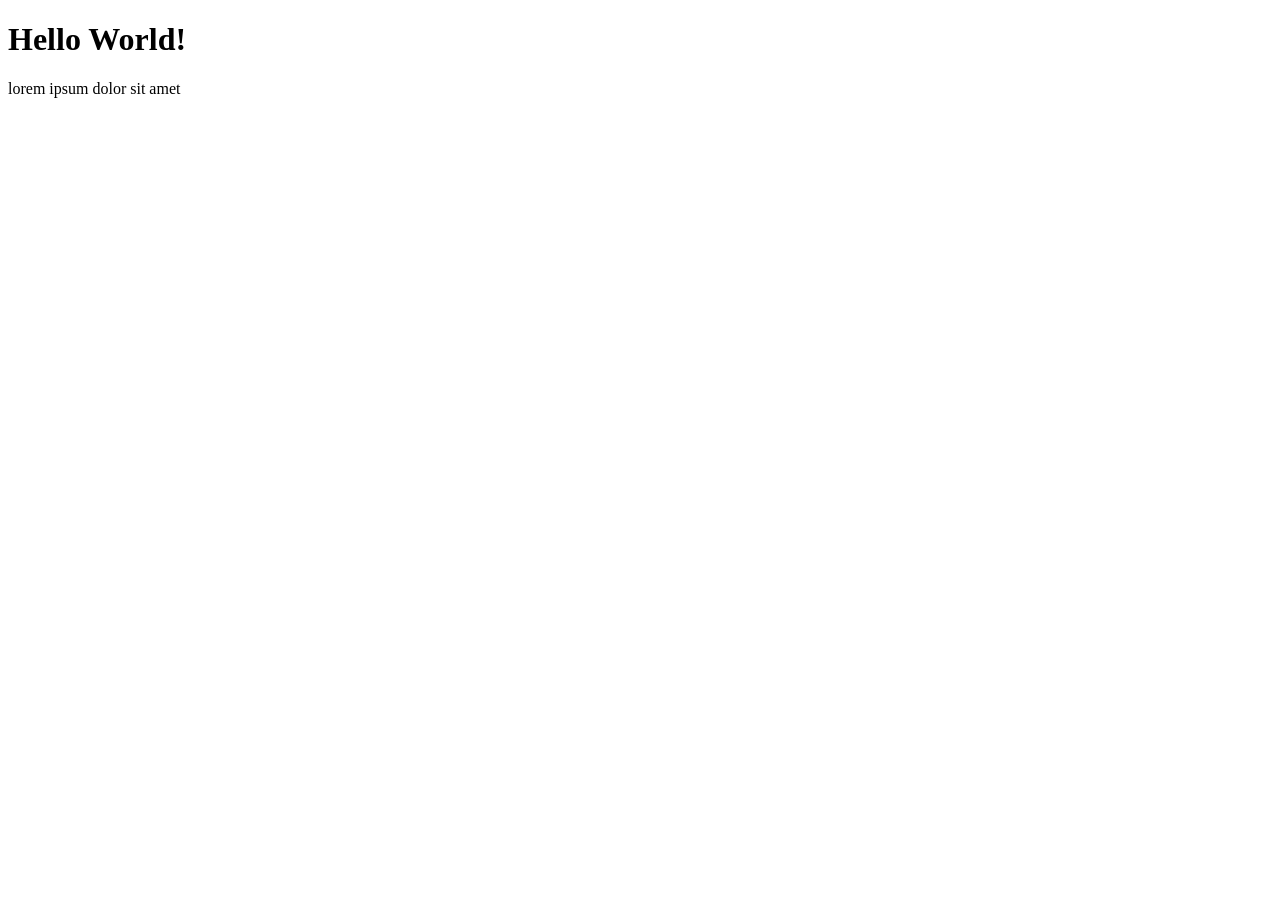
==== index.html @ 87a0aebd "initial commit" ====
<!DOCTYPE html>
<html lang="en">
<head>
    <meta charset="UTF-8">
    <meta name="viewport" content="width=device-width, initial-scale=1.0">
    <title>Document</title>
</head>
<body>
    <h1>Hello World!</h1>
    <div>lorem ipsum dolor sit amet</div>
</body>
</html>
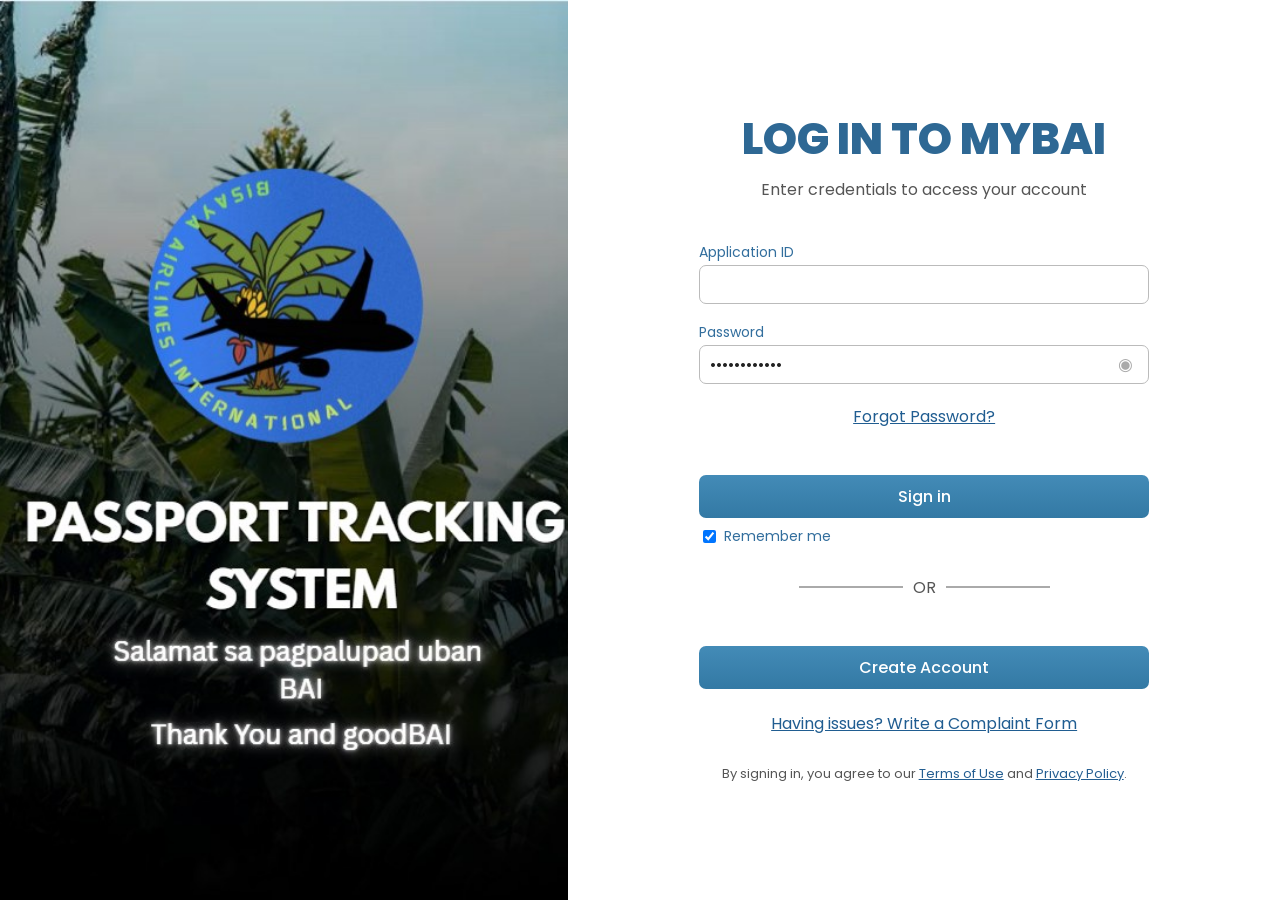
==== commit 65dd9431: "moved website to root directory" ====
--- a/index.html
+++ b/index.html
@@ -1,12 +1,16 @@
-<!DOCTYPE html>
+<!doctype html>
 <html lang="en">
 <head>
-    <meta charset="UTF-8">
-    <meta name="viewport" content="width=device-width, initial-scale=1.0">
-    <title>Document</title>
+  <meta charset="UTF-8">
+  <meta name="viewport" content="width=device-width, initial-scale=1.0">
+  <title>BAI Passport Tracking System</title>
+  <link rel="preconnect" href="https://fonts.googleapis.com">
+  <link rel="preconnect" href="https://fonts.gstatic.com" crossorigin>
+  <link href="https://fonts.googleapis.com/css2?family=Poppins:wght@400;500;600;700;800&display=swap" rel="stylesheet">
+  <link rel="stylesheet" href="style.css">
 </head>
 <body>
-    <h1>Hello World!</h1>
-    <div>lorem ipsum dolor sit amet</div>
+  <div id="app"></div>
+  <script src="script.js"></script>
 </body>
-</html>+</html>
--- a/style.css
+++ b/style.css
@@ -0,0 +1,355 @@
+
+:root{
+  --blue:#397fa9;
+  --blue-dark:#2f6690;
+  --blue-light:#4aa0d4;
+  --text:#555;
+  --border:#bdbdbd;
+  --white:#fff;
+  --bg:#eef1ef;
+  --shadow:0 8px 30px rgba(0,0,0,.12);
+}
+*{box-sizing:border-box}
+html,body{margin:0;min-height:100%;font-family:Poppins,Arial,sans-serif;color:var(--text)}
+button,input,select,textarea{font:inherit}
+button,a{cursor:pointer}
+a{color:#245e91}
+body{background:#ddd}
+
+/* Shared auth layout */
+.auth-screen{
+  min-height:100vh;
+  background:
+    linear-gradient(rgba(31,16,43,.18),rgba(31,16,43,.28)),
+    url("assets/auth-city-clean.jpg") center/cover fixed;
+  display:flex;
+  align-items:center;
+  justify-content:center;
+  padding:44px 20px;
+}
+.auth-card{
+  width:min(505px,94vw);
+  min-height:690px;
+  background:#fff;
+  border-radius:20px;
+  padding:38px 26px;
+  box-shadow:0 15px 45px rgba(0,0,0,.17);
+}
+.auth-card.compact{min-height:565px}
+.auth-brand{display:flex;align-items:center;gap:12px;margin:-5px 0 20px -6px}
+.auth-brand img{width:70px;height:70px;border-radius:50%;object-fit:cover}
+.auth-brand-title{font-size:46px;line-height:.9;font-weight:800;color:#fff;display:none}
+.auth-heading{text-align:center;color:#111;font-size:25px;font-weight:500;margin:10px 0 12px}
+.auth-sub{text-align:center;font-size:15px;line-height:1.45;margin-bottom:54px;color:#666}
+.form-grid{display:grid;grid-template-columns:1fr 1fr;gap:20px 8px}
+.field{margin-bottom:10px}
+.field.full{grid-column:1/-1}
+label{display:block;color:#326e9d;font-size:14px;margin-bottom:2px}
+input,select,textarea{
+  width:100%;
+  border:1px solid #bbb;
+  border-radius:7px;
+  outline:none;
+  background:#fff;
+  color:#222;
+}
+input,select{height:39px;padding:7px 10px}
+textarea{min-height:370px;padding:10px;resize:vertical}
+input:focus,select:focus,textarea:focus{border-color:#3b82b3;box-shadow:0 0 0 2px rgba(59,130,179,.1)}
+.password-wrap{position:relative}
+.password-wrap input{padding-right:42px}
+.eye{position:absolute;right:10px;top:50%;transform:translateY(-50%);color:#aaa;border:0;background:none;font-size:17px}
+.primary{
+  width:100%;height:43px;border:0;border-radius:7px;
+  background:linear-gradient(#438bb7,#3379a4);color:#fff;font-weight:500;
+}
+.primary:hover{filter:brightness(.96)}
+.link-btn{background:none;border:0;color:#205d91;text-decoration:underline;padding:0}
+.auth-actions{margin-top:28px}
+.auth-foot{text-align:center;margin-top:20px;font-size:14px}
+.divider{display:flex;align-items:center;gap:10px;justify-content:center;margin:28px 0}
+.divider:before,.divider:after{content:"";height:2px;background:#aaa;width:104px}
+.message-screen{
+  display:flex;flex-direction:column;align-items:center;justify-content:center;
+  text-align:center;min-height:610px;padding:20px;
+}
+.message-icon{width:78px;height:78px;border-radius:50%;object-fit:cover;margin-bottom:10px}
+.message-screen h1{color:#111;font-size:38px;font-weight:500;margin:20px 0 10px}
+.message-screen p{max-width:400px;line-height:1.5;margin:0 0 22px}
+.message-screen .primary{max-width:450px}
+
+/* Login */
+.login-screen{
+  min-height:100vh;
+  display:grid;grid-template-columns:44.4% 55.6%;
+  background:#fff;
+}
+.login-visual{
+  /* The supplied login screenshot already contains the correct logo, text,
+     background image, and dark overlay. Use it as one complete visual panel
+     instead of layering those elements a second time. */
+  background:url("assets/login-left-bg.jpg") center center/cover no-repeat;
+  position:relative;
+  min-height:100vh;
+}
+.login-copy{display:none}
+.login-logo{display:none}
+.login-panel{display:flex;align-items:center;justify-content:center;padding:40px}
+.login-box{width:min(450px,100%)}
+.login-box h1{text-align:center;color:#2e6894;font-size:44px;line-height:1;margin:0 0 14px;font-weight:800}
+.login-box .subtitle{text-align:center;margin-bottom:40px}
+.login-box .field{margin-bottom:18px}
+.login-box .primary{margin-top:18px}
+.remember{display:flex;align-items:center;gap:5px;margin-top:8px}
+.remember input{width:auto;height:auto}
+.small-center{text-align:center;margin-top:20px}
+.terms{text-align:center;margin-top:28px;font-size:13px}
+
+/* Complaint */
+.complaint-bg{
+  min-height:100vh;
+  width:100%;
+  background:linear-gradient(180deg,#d9ddd9 0%,#9ea19f 45%,#171717 100%);
+  display:flex;
+  justify-content:center;
+  align-items:center;
+  padding:32px 20px;
+}
+.complaint-card{
+  width:min(858px,100%);
+  background:#fff;
+  padding:38px 205px 34px;
+  border-radius:2px;
+  box-shadow:0 8px 28px rgba(0,0,0,.12);
+}
+.complaint-header{text-align:center;margin-bottom:38px}
+.complaint-header h1{
+  color:#2f6894;font-size:42px;line-height:1.1;
+  margin:0 0 4px;font-weight:800;
+}
+.complaint-header p{margin:0;font-size:14px;color:#666}
+.complaint-card .field{margin-bottom:10px}
+.complaint-card label{font-size:14px}
+.complaint-card input,
+.complaint-card select{
+  height:39px;
+}
+.complaint-card textarea{
+  height:372px;
+  min-height:372px;
+  resize:vertical;
+}
+.complaint-submit{margin-top:7px}
+.complaint-success-card{
+  width:min(495px,92vw);
+  min-height:435px;
+  display:flex;
+  align-items:center;
+  justify-content:center;
+  padding:35px 24px;
+}
+.complaint-success{text-align:center;width:100%}
+.complaint-success h1{
+  color:#2f6894;font-size:40px;font-weight:800;margin:0 0 10px;
+}
+.complaint-success p{line-height:1.5;margin:0 0 28px;font-size:14px}
+.complaint-success .primary{max-width:450px}
+
+/* Dashboard */
+.dashboard{
+  min-height:100vh;background:#f4f5f3;display:grid;
+  grid-template-columns:185px 1fr;grid-template-rows:128px 1fr 49px;
+}
+.sidebar{
+  grid-row:1/4;background:#397fa9;color:#fff;padding:20px 10px;
+  position:relative;
+}
+.sidebar-logo{height:139px;background:transparent;border-radius:0;margin:6px 30px 30px 30px;display:flex;align-items:center;justify-content:center}
+.sidebar-logo img{width:125px;height:125px;border-radius:50%;object-fit:contain;background:transparent;display:block}
+.nav{display:flex;flex-direction:column;gap:7px}
+.nav button{
+  border:0;background:transparent;color:#fff;text-align:left;padding:12px 12px;border-radius:9px;font-size:14px;letter-spacing:.5px
+}
+.nav button:hover,.nav button.active{background:#43a1d8}
+.nav button.active{outline:4px solid rgba(255,255,255,.9);outline-offset:-2px}
+.help{
+  position:absolute;left:10px;right:10px;bottom:70px;background:#2f769f;border-radius:12px;padding:16px 10px;text-align:center;font-size:11px
+}
+.help strong{font-size:12px}
+.help button{margin-top:8px;border:1px solid #fff;background:transparent;color:#fff;border-radius:20px;padding:6px 15px}
+.topbar{
+  grid-column:2;display:flex;align-items:center;justify-content:space-between;
+  background:#fff;border-top:4px solid #397fa9;border-bottom:3px solid #ddd;padding:0 35px 0 28px
+}
+.welcome{font-size:23px;letter-spacing:4px;color:#397fa9}
+.welcome small{display:block;font-size:12px;letter-spacing:0;color:#2d8bc4;margin-top:2px}
+.top-actions{display:flex;align-items:center;gap:22px;color:#397fa9}
+.bell{font-size:27px;position:relative}.badge{position:absolute;top:-5px;right:-7px;background:#49d8e2;color:#fff;border-radius:50%;font-size:10px;padding:2px 5px}
+.avatar{width:43px;height:43px;border-radius:50%;background:#397fa9;color:#fff;display:flex;align-items:center;justify-content:center;font-size:24px}
+.content{grid-column:2;padding:20px 25px 10px}
+.hero{
+  height:142px;border-radius:20px;overflow:hidden;
+  background:linear-gradient(90deg,#3d84ad 0%,#3d84ad 34%,rgba(61,132,173,.5)),url("assets/dashboard-banner.jpg") center/cover;
+  padding:20px;color:#fff
+}
+.hero h2{margin:0;font-size:28px;letter-spacing:2px}.hero p{font-size:20px;letter-spacing:2px;margin:8px 0}
+.cards{display:grid;grid-template-columns:1fr 395px;gap:20px;margin-top:20px}
+.panel{background:#fff;border:7px solid #f0f0ef;border-radius:16px;padding:10px 14px;box-shadow:0 1px 2px rgba(0,0,0,.04)}
+.panel h3{font-size:20px;letter-spacing:2px;font-weight:500;color:#397fa9;margin:0 0 10px;border-bottom:1px solid #ddd;padding-bottom:12px}
+.update{padding:18px 8px;border-bottom:1px solid #ddd;display:flex;gap:10px;align-items:center;font-size:13px;color:#3982b0}
+.update:last-child{border-bottom:0}.dot{width:28px;height:28px;border-radius:50%;display:flex;align-items:center;justify-content:center;font-size:16px}
+.dot.green{background:#7bea87;color:#fff}.dot.blue{background:#48a0d8;color:#fff}.dot.orange{background:#fff;border:3px solid #ff8138;color:#ff8138}
+.update time{margin-left:auto;color:#aaa;text-align:right}
+.passport{background:#3b82ad;color:#fff;border-radius:10px;padding:14px;margin:0 0 12px;min-height:164px;position:relative}
+.passport strong{display:block;font-size:13px}.passport .name{font-size:15px;margin:4px 0 15px}.passport .id{font-weight:600}.map{position:absolute;right:0;top:0;width:45%;height:100%;background:rgba(0,0,0,.18);border-radius:0 10px 10px 0;display:flex;align-items:center;justify-content:center;font-size:55px;opacity:.65}
+.trip{border:1px solid #eee;border-radius:10px;padding:10px}.trip-head{display:flex;justify-content:space-between;color:#397fa9;font-size:13px}.route{display:flex;justify-content:space-between;align-items:center;margin:14px 0;font-weight:500;color:#397fa9}.plane{font-size:22px;color:#111}.trip-meta{border-top:1px solid #eee;padding-top:8px;font-size:11px}.status{float:right;background:#79e57d;border-radius:15px;padding:4px 10px;letter-spacing:1px}
+.footer{grid-column:2;border-top:3px solid #ddd;background:#fff;display:flex;justify-content:space-between;align-items:center;padding:0 25px;color:#aaa;font-size:10px}
+
+/* Profile/placeholder pages */
+.page-panel{background:#fff;border-radius:16px;padding:30px;min-height:500px}
+.page-panel h2{color:#397fa9;margin-top:0}
+.stat-grid{display:grid;grid-template-columns:repeat(3,1fr);gap:15px}
+.stat{border:1px solid #ddd;border-radius:10px;padding:18px}.stat b{display:block;color:#397fa9;font-size:22px}
+
+/* Responsive */
+@media(max-width:900px){
+  .login-screen{grid-template-columns:1fr}.login-visual{min-height:520px;background-position:center top}
+  .complaint-card{padding:35px 8vw}
+  .complaint-success-card{padding:30px 24px}
+  .dashboard{grid-template-columns:75px 1fr}.sidebar-logo{margin:6px 4px 30px;height:80px;background:transparent}.sidebar-logo img{width:70px;height:70px}.nav button{font-size:0;text-align:center}.nav button:before{font-size:18px;content:"•"}.help{display:none}
+}
+@media(max-width:650px){
+  .auth-card{padding:25px 18px}.form-grid{grid-template-columns:1fr}.field.full{grid-column:auto}.auth-card{min-height:620px}
+  .login-panel{padding:25px}.login-box h1{font-size:32px}
+  .complaint-header h1{font-size:34px}
+  .complaint-success h1{font-size:32px}
+  .cards{grid-template-columns:1fr}.dashboard{grid-template-rows:105px 1fr 45px}.topbar{padding:0 15px}.welcome{font-size:16px;letter-spacing:2px}.content{padding:12px}.hero{height:auto}.footer{font-size:8px}
+}
+
+/* Forgot password page */
+.auth-card .message-screen .field input{background:#fff}
+.auth-card .message-screen .field{margin-bottom:14px}
+
+/* Dashboard header icons */
+.top-actions .notification-btn,
+.top-actions .profile-avatar{
+  display:inline-flex;
+  align-items:center;
+  justify-content:center;
+  flex:0 0 auto;
+}
+.notification-btn{
+  position:relative;
+  width:34px;
+  height:42px;
+  color:#397fa9;
+  background:none;
+  border:0;
+  padding:0;
+}
+.notification-btn svg{width:28px;height:28px;display:block}
+.notification-btn .badge{
+  position:absolute;
+  top:-3px;
+  right:-1px;
+  min-width:19px;
+  height:19px;
+  padding:0 5px;
+  border-radius:50%;
+  background:#48d1df;
+  color:#fff;
+  font-size:10px;
+  line-height:19px;
+  text-align:center;
+  font-family:Poppins,Arial,sans-serif;
+}
+.profile-avatar{
+  width:43px;
+  height:43px;
+  border-radius:50%;
+  background:#397fa9;
+  color:#fff;
+  overflow:hidden;
+}
+.profile-avatar svg{width:29px;height:29px;display:block}
+
+/* Dashboard header layout */
+.topbar{min-width:0}
+.welcome{min-width:0;white-space:nowrap}
+.top-actions{flex:0 0 auto;white-space:nowrap}
+.top-actions > span:last-child{font-size:18px}
+.user-menu{position:relative;display:flex;align-items:center}
+.user-menu-toggle{
+  border:0;background:transparent;color:#397fa9;font:inherit;
+  display:flex;align-items:center;gap:8px;padding:7px 4px;cursor:pointer;
+}
+.user-menu-toggle .chevron{font-size:14px;transition:transform .15s ease}
+.user-menu.open .chevron{transform:rotate(180deg)}
+.user-dropdown{
+  display:none;position:absolute;right:0;top:52px;width:170px;
+  background:#fff;border:1px solid #ddd;border-radius:9px;
+  box-shadow:0 8px 25px rgba(0,0,0,.16);z-index:50;overflow:hidden;
+}
+.user-menu.open .user-dropdown{display:block}
+.user-dropdown button{
+  width:100%;border:0;background:#fff;text-align:left;padding:12px 16px;
+  color:#397fa9;font-size:14px;cursor:pointer;
+}
+.user-dropdown button:hover{background:#f1f7fa}
+.user-dropdown .logout{color:#b33a3a;border-top:1px solid #eee}
+@media(max-width:900px){
+  .welcome{font-size:18px;letter-spacing:2px}
+  .top-actions > span:last-child{font-size:15px}
+}
+@media(max-width:650px){
+  .welcome{font-size:14px;letter-spacing:1px}
+  .welcome small{font-size:10px}
+  .top-actions{gap:10px}
+  .top-actions > span:last-child{font-size:13px}
+}
+
+/* User dropdown */
+.welcome{min-width:0;white-space:nowrap}
+.top-actions{flex:0 0 auto;white-space:nowrap}
+.user-menu{position:relative;display:flex;align-items:center}
+.user-menu-toggle{border:0;background:transparent;color:#397fa9;font:inherit;display:flex;align-items:center;gap:8px;padding:7px 4px;cursor:pointer}
+.user-menu-toggle .chevron{font-size:14px}
+.user-dropdown{display:none;position:absolute;right:0;top:52px;width:175px;background:#fff;border:1px solid #ddd;border-radius:9px;box-shadow:0 8px 25px rgba(0,0,0,.16);z-index:100;overflow:hidden}
+.user-menu.open .user-dropdown{display:block}
+.user-dropdown button{width:100%;border:0;background:#fff;text-align:left;padding:12px 16px;color:#397fa9;font-size:14px;cursor:pointer}
+.user-dropdown button:hover{background:#f1f7fa}
+.user-dropdown .logout{color:#b33a3a;border-top:1px solid #eee}
+
+.user-dropdown{min-height:88px}
+.user-dropdown button{display:block;min-height:44px}
+
+/* Complaint + account navigation refinements */
+.user-dropdown{min-height:88px}
+.user-dropdown button{display:block;min-height:44px}
+
+/* Added passport application tracking details */
+.status-intro{color:#666;margin:0 0 20px;font-size:14px}
+.status-lookup{display:grid;grid-template-columns:1fr 1fr 180px;gap:14px;align-items:end;margin-bottom:20px}
+.status-lookup .field{margin:0}
+.status-lookup .primary{margin:0;height:40px}
+.status-result{border:1px solid #dfe6ea;border-radius:14px;padding:22px;background:#fbfcfc}
+.status-result-head{display:flex;justify-content:space-between;align-items:flex-start;border-bottom:1px solid #e2e2e2;padding-bottom:15px;margin-bottom:16px}
+.status-result-head h3{margin:3px 0 0;color:#397fa9;font-size:21px}
+.status-label{font-size:11px;letter-spacing:1.5px;color:#888}
+.current-status{background:#79e57d;color:#fff;border-radius:16px;padding:6px 12px;font-size:11px;font-weight:700;letter-spacing:1px}
+.reference-grid{display:grid;grid-template-columns:1fr 1fr;gap:12px;margin-bottom:20px}
+.reference-grid>div{background:#fff;border:1px solid #e5e5e5;border-radius:9px;padding:12px 14px}
+.reference-grid span{display:block;color:#888;font-size:11px;margin-bottom:4px}
+.reference-grid b{color:#397fa9;font-size:13px;word-break:break-word}
+.status-timeline{border-top:1px solid #eee;padding-top:6px}
+.timeline-step{display:flex;gap:13px;align-items:flex-start;position:relative;padding:12px 4px;color:#999}
+.timeline-step:not(:last-child):after{content:"";position:absolute;left:12px;top:36px;width:2px;height:24px;background:#ddd}
+.timeline-step>span{width:18px;height:18px;display:flex;align-items:center;justify-content:center;border-radius:50%;font-size:12px;background:#eee;color:#999;flex:0 0 18px;z-index:1}
+.timeline-step b{display:block;font-size:13px;color:#777}
+.timeline-step small{display:block;font-size:11px;color:#aaa;margin-top:2px}
+.timeline-step.done>span{background:#79e57d;color:#fff}
+.timeline-step.done b{color:#397fa9}
+.timeline-step.current>span{background:#397fa9;color:#fff}
+.timeline-step.current b{color:#397fa9}
+.status-note{font-size:11px;color:#999;margin:15px 0 0;border-top:1px solid #eee;padding-top:12px}
+@media(max-width:900px){.status-lookup{grid-template-columns:1fr}.status-lookup .primary{width:100%;max-width:none}.reference-grid{grid-template-columns:1fr}}
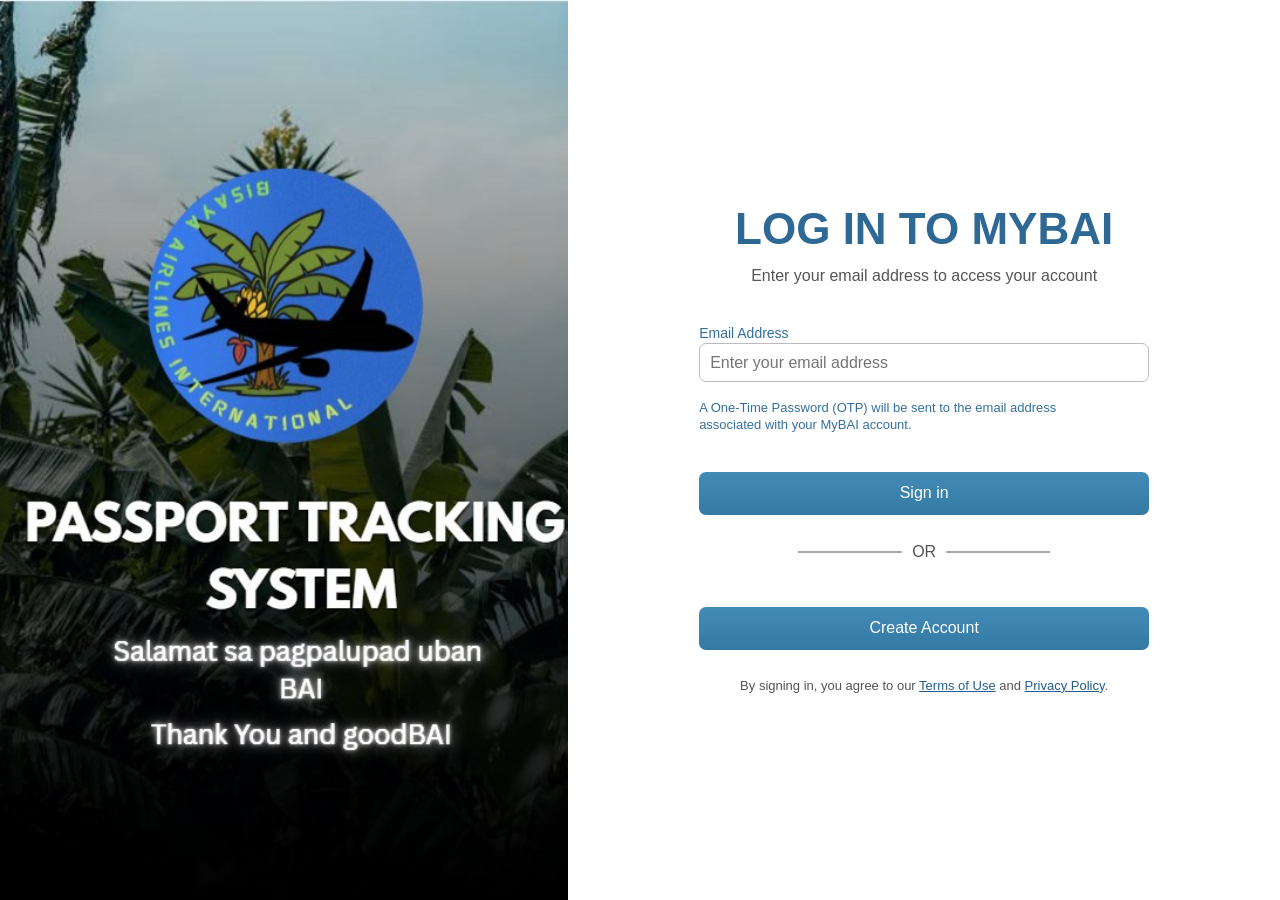
==== commit 5594d2a0: "Changed the font to Helvetica Neue and made the welcome title section bigger" ====
--- a/index.html
+++ b/index.html
@@ -6,7 +6,7 @@
   <title>BAI Passport Tracking System</title>
   <link rel="preconnect" href="https://fonts.googleapis.com">
   <link rel="preconnect" href="https://fonts.gstatic.com" crossorigin>
-  <link href="https://fonts.googleapis.com/css2?family=Poppins:wght@400;500;600;700;800&display=swap" rel="stylesheet">
+  <link href="https://fonts.googleapis.com/css2?family=Plus+Jakarta+Sans:wght@400;500;600;700;800&display=swap" rel="stylesheet">
   <link rel="stylesheet" href="style.css">
 </head>
 <body>
--- a/style.css
+++ b/style.css
@@ -41,6 +41,7 @@
 .auth-brand-title{font-size:46px;line-height:.9;font-weight:800;color:#fff;display:none}
 .auth-heading{text-align:center;color:#111;font-size:25px;font-weight:500;margin:10px 0 12px}
 .auth-sub{text-align:center;font-size:15px;line-height:1.45;margin-bottom:54px;color:#666}
+.id-match-note{margin:0 0 16px;padding:9px 12px;border-left:3px solid #397fa9;background:rgba(57,127,169,.08);color:#555;font-size:12px;line-height:1.45}
 .form-grid{display:grid;grid-template-columns:1fr 1fr;gap:20px 8px}
 .field{margin-bottom:10px}
 .field.full{grid-column:1/-1}
@@ -56,6 +57,14 @@
 input,select{height:39px;padding:7px 10px}
 textarea{min-height:370px;padding:10px;resize:vertical}
 input:focus,select:focus,textarea:focus{border-color:#3b82b3;box-shadow:0 0 0 2px rgba(59,130,179,.1)}
+
+.field.invalid input,
+.field.invalid select,
+.field.invalid textarea{border-color:#d9534f;box-shadow:none}
+.field-error{margin-top:4px;color:#d9534f;font-size:12px;line-height:1.3;text-align:left}
+.agreement.invalid{color:#d9534f}
+.agreement.invalid input{outline:1px solid #d9534f;outline-offset:1px}
+.agreement-error{margin-left:22px}
 .password-wrap{position:relative}
 .password-wrap input{padding-right:42px}
 .eye{position:absolute;right:10px;top:50%;transform:translateY(-50%);color:#aaa;border:0;background:none;font-size:17px}
@@ -181,8 +190,8 @@
   grid-column:2;display:flex;align-items:center;justify-content:space-between;
   background:#fff;border-top:4px solid #397fa9;border-bottom:3px solid #ddd;padding:0 35px 0 28px
 }
-.welcome{font-size:23px;letter-spacing:4px;color:#397fa9}
-.welcome small{display:block;font-size:12px;letter-spacing:0;color:#2d8bc4;margin-top:2px}
+.welcome{font-size:34px;font-weight:700;letter-spacing:2px;color:#397fa9}
+.welcome small{display:block;font-size:16px;font-weight:500;letter-spacing:0;color:#2d8bc4;margin-top:4px}
 .top-actions{display:flex;align-items:center;gap:22px;color:#397fa9}
 .bell{font-size:27px;position:relative}.badge{position:absolute;top:-5px;right:-7px;background:#49d8e2;color:#fff;border-radius:50%;font-size:10px;padding:2px 5px}
 .avatar{width:43px;height:43px;border-radius:50%;background:#397fa9;color:#fff;display:flex;align-items:center;justify-content:center;font-size:24px}
@@ -208,8 +217,9 @@
 /* Profile/placeholder pages */
 .page-panel{background:#fff;border-radius:16px;padding:30px;min-height:500px}
 .page-panel h2{color:#397fa9;margin-top:0}
-.stat-grid{display:grid;grid-template-columns:repeat(3,1fr);gap:15px}
+.stat-grid{display:grid;grid-template-columns:repeat(2,1fr);gap:15px}
 .stat{border:1px solid #ddd;border-radius:10px;padding:18px}.stat b{display:block;color:#397fa9;font-size:22px}
+.profile-details-grid{grid-template-columns:repeat(3,1fr)}
 
 /* Responsive */
 @media(max-width:900px){
@@ -332,7 +342,8 @@
 .status-lookup{display:grid;grid-template-columns:1fr 1fr 180px;gap:14px;align-items:end;margin-bottom:20px}
 .status-lookup .field{margin:0}
 .status-lookup .primary{margin:0;height:40px}
-.status-result{border:1px solid #dfe6ea;border-radius:14px;padding:22px;background:#fbfcfc}
+.status-result{display:none;border:1px solid #dfe6ea;border-radius:14px;padding:22px;background:#fbfcfc}
+.status-result.visible{display:block}
 .status-result-head{display:flex;justify-content:space-between;align-items:flex-start;border-bottom:1px solid #e2e2e2;padding-bottom:15px;margin-bottom:16px}
 .status-result-head h3{margin:3px 0 0;color:#397fa9;font-size:21px}
 .status-label{font-size:11px;letter-spacing:1.5px;color:#888}
@@ -353,3 +364,467 @@
 .timeline-step.current b{color:#397fa9}
 .status-note{font-size:11px;color:#999;margin:15px 0 0;border-top:1px solid #eee;padding-top:12px}
 @media(max-width:900px){.status-lookup{grid-template-columns:1fr}.status-lookup .primary{width:100%;max-width:none}.reference-grid{grid-template-columns:1fr}}
+
+/* Updated authentication / registration screens */
+.terminal-auth{
+  background:url("assets/auth-terminal-bg.png") center top/cover no-repeat;
+  padding:0;
+  min-height:100vh;
+}
+.terminal-auth .auth-card,
+.auth-choice-card,
+.registration-card{
+  box-shadow:none;
+}
+.auth-choice-card{
+  width:min(480px,92vw);
+  height:408px;
+  background:#fff;
+  border-radius:20px;
+  padding:34px 24px 24px;
+  text-align:center;
+}
+.choice-icon{
+  width:78px;height:78px;border-radius:50%;
+  margin:0 auto 8px;overflow:hidden;
+  background:#49a0da;
+  display:flex;align-items:center;justify-content:center;
+}
+.choice-icon img{width:100%;height:100%;object-fit:cover;display:block}
+.choice-icon.small{width:78px;height:78px;margin:0}
+.auth-choice-card .auth-heading{margin:4px 0 12px;font-size:25px}
+.auth-choice-card .auth-sub{margin:0 0 21px;font-size:15px}
+.auth-choice-card .primary{height:40px}
+.choice-note{margin:11px 0 0;line-height:1.35;font-size:14px}
+
+.registration-card{
+  width:min(480px,92vw);
+  min-height:684px;
+  background:#fff;
+  border-radius:20px;
+  padding:11px 26px 17px;
+}
+.registration-card.minor-card{min-height:704px}
+.renewal-card{min-height:704px}
+.form-title-row{display:flex;align-items:center;gap:8px;margin-bottom:10px}
+.form-title-row h1{font-size:23px;line-height:1.05;font-weight:400;color:#111;margin:0}
+.form-title-row p{font-size:13px;line-height:1.15;margin:1px 0 0;color:#666}
+.form-title-row h1 span{font-size:18px}
+.photo-row,.minor-upload-row{display:grid;align-items:center;grid-template-columns:94px 1fr;gap:6px;margin:6px 0 8px}
+.minor-upload-row{grid-template-columns:94px 1fr 155px;gap:7px}
+.upload-box{
+  border:2px dashed #4d8fc1;
+  height:89px;
+  display:flex;align-items:center;justify-content:center;
+  gap:5px;color:#316c9c;background:#fff;
+  font-size:14px;text-align:left;
+}
+.photo-box{height:89px}
+.school-box{height:89px}
+.upload-note{font-size:14px;line-height:1.15;color:#555}
+.upload-icon{font-size:27px;line-height:1;color:#2f75a8}
+.wide-upload{width:100%;height:78px;margin:7px 0 0;justify-content:center}
+.registration-card .form-grid{gap:8px 8px;margin-top:3px}
+.registration-card .field{margin-bottom:0}
+.registration-card input{height:37px;border-radius:7px}
+.adult-grid{grid-template-columns:1fr 1fr 1fr}
+.adult-grid .field:nth-child(1){grid-column:1 / 2}
+.adult-grid .field:nth-child(2){grid-column:2 / 4}
+.adult-grid .field:nth-child(3){grid-column:1 / 2}
+.adult-grid .field:nth-child(4){grid-column:2 / 3}
+.adult-grid .field:nth-child(5){grid-column:3 / 4}
+.adult-grid .field.full{grid-column:1 / -1}
+.minor-grid{grid-template-columns:1fr 1fr}
+.renewal-card .form-title-row{margin-bottom:6px}
+.renewal-note{font-size:13px;line-height:1.18;color:#666;margin:5px 0 6px}
+.agreement{display:flex;align-items:center;gap:4px;font-size:14px;color:#666;margin-top:2px}
+.agreement input{width:19px;height:19px}
+.agreement-note{font-size:13px;line-height:1.2;margin:8px 0 0;color:#666}
+
+.verify-card{width:min(480px,92vw);min-height:556px;padding:0}
+.verify-message{min-height:556px;padding:35px 28px}
+.verify-message h1{font-size:39px;margin:10px 0 10px}
+.verify-message p{font-size:14px;margin-bottom:22px}
+.verify-code-field{width:190px;text-align:left;margin:0 auto 20px}
+.verify-code-field input{height:38px;letter-spacing:4px}
+.verify-warning{font-weight:700;color:#555;margin:0 0 9px!important}
+.verify-message .primary{height:40px}
+
+.created-card{width:min(480px,92vw);min-height:656px;padding:0}
+.created-message{min-height:656px;padding:40px 28px}
+.created-message h1{font-size:38px;margin:0 0 12px}
+.created-message p{font-size:15px;line-height:1.35;margin-bottom:20px}
+.created-message .primary{height:40px;margin-top:2px}
+
+.renewal-continue-card{width:min(480px,92vw);min-height:458px;padding:0}
+.renewal-message{min-height:458px;padding:50px 28px}
+.renewal-message h1{font-size:39px;margin:0 0 10px}
+.renewal-message p{font-size:14px;line-height:1.45;margin-bottom:10px}
+.renewal-message .primary{height:40px}
+
+.otp-hint{color:#36709d;font-size:13px;line-height:1.25;margin:8px 0 3px}
+.login-box .otp-hint{margin-left:0}
+.login-box .auth-actions{margin-top:21px}
+.login-box .remember{margin-top:7px}
+.status-link-action{text-align:right;margin-top:-8px;margin-bottom:16px}
+.status-link-action .link-btn{font-size:13px}
+
+@media(max-width:650px){
+  .auth-choice-card{height:auto;min-height:408px}
+  .registration-card,.registration-card.minor-card,.renewal-card{min-height:0}
+  .adult-grid,.minor-grid{grid-template-columns:1fr}
+  .adult-grid .field,.adult-grid .field.full,.minor-grid .field,.minor-grid .field.full{grid-column:auto!important}
+  .minor-upload-row{grid-template-columns:94px 1fr}
+  .school-box{grid-column:1/-1}
+}
+
+/* Reference screenshot vertical alignment */
+.auth-choice-card{transform:translateY(16px)}
+.registration-card{transform:translateY(2px)}
+.verify-card{transform:translateY(-41px)}
+.created-card{transform:translateY(8px)}
+.renewal-continue-card{transform:translateY(8px)}
+
+/* Create-account navigation + OTP sending */
+.auth-back{
+  position:absolute;
+  top:16px;
+  left:18px;
+  cursor:pointer;
+}
+.back-btn{
+  display:inline-flex;
+  align-items:center;
+  justify-content:center;
+  width:max-content;
+  min-height:36px;
+  padding:7px 12px;
+  border:1px solid #397fa9;
+  border-radius:7px;
+  background:#fff;
+  color:#397fa9;
+  font-size:13px;
+  font-weight:500;
+  line-height:1.2;
+  text-decoration:none;
+  white-space:nowrap;
+  cursor:pointer;
+  box-sizing:border-box;
+}
+.back-btn:hover{background:#f3f8fb;text-decoration:none}
+.auth-choice-card,.registration-card,.verify-card,.new-application-card{position:relative}
+.auth-back-choice{top:13px;left:14px;text-align:left}
+.auth-back-form{top:8px;left:18px;text-align:left}
+.registration-card{padding-top:42px}
+.verify-message{position:relative}
+.verify-message .auth-back{top:4px;left:4px}
+.otp-send-btn{margin-top:12px}
+.resend-btn{
+  margin-top:13px;
+  border:0;
+  background:transparent;
+  color:#397fa9;
+  text-decoration:underline;
+  font-size:13px;
+  cursor:pointer;
+}
+.resend-btn:disabled{color:#aaa;text-decoration:none;cursor:not-allowed}
+.otp-status{font-size:12px!important;color:#777;margin-top:5px!important;margin-bottom:0!important}
+
+/* Profile email change */
+.profile-panel{position:relative}
+.profile-success{margin:-6px 0 18px;padding:10px 14px;border:1px solid #b7dfbe;background:#eef9f0;color:#2f7a3f;border-radius:8px;font-size:13px}
+.email-account-section{display:flex;align-items:flex-start;justify-content:space-between;gap:24px;max-width:900px}
+.current-email{width:min(575px,100%);min-height:39px;border:1px solid #d2d2d2;border-radius:7px;background:#f8f8f8;color:#222;padding:9px 12px;font-size:15px}
+.profile-helper{font-size:12px;color:#888;line-height:1.4;margin:7px 0 0;max-width:575px}
+.change-email-btn{width:260px;max-width:100%;margin-top:24px}
+.email-change-panel{position:relative}
+.profile-back{margin:0 0 13px;font-size:13px}
+.email-change-panel h2{margin-top:0}
+.email-change-current{border:1px solid #e5e5e5;border-radius:9px;background:#fafbfb;padding:12px 14px;margin:0 0 20px;max-width:700px}
+.email-change-current span{display:block;color:#888;font-size:11px;margin-bottom:4px}
+.email-change-current b{color:#397fa9;font-size:14px;word-break:break-word}
+.email-change-panel .field{max-width:700px}
+.email-change-panel .primary{max-width:700px}
+.email-verify-instruction{font-size:13px;color:#666;margin:0 0 16px}
+.email-change-otp{max-width:190px!important}
+.email-change-panel .resend-btn{display:block;margin:12px 0 0}
+.email-change-panel .otp-status{font-size:12px;color:#888;margin-top:10px}
+@media(max-width:900px){
+ .email-account-section{display:block}
+ .change-email-btn{margin-top:14px}
+}
+
+
+/* Settings */
+.settings-panel{position:relative;max-width:none}
+.settings-panel h2{margin-bottom:26px}
+.settings-section{max-width:920px;border-top:1px solid #e2e2e2;padding:22px 0 8px}
+.settings-section:first-of-type{border-top:0;padding-top:0}
+.settings-section h3{margin:0 0 12px;color:#397fa9;font-size:18px}
+.settings-row,.settings-action{width:100%;display:flex;align-items:center;justify-content:space-between;gap:20px;padding:14px 0;border:0;background:transparent;text-align:left}
+.settings-row span,.settings-action span:first-child{display:flex;flex-direction:column;gap:4px}
+.settings-row b,.settings-action b{font-size:14px;color:#333}
+.settings-row small,.settings-action small{font-size:12px;color:#888;line-height:1.45}
+.settings-toggle{appearance:none;width:44px;height:24px;border-radius:999px;background:#c9c9c9;position:relative;cursor:pointer;flex:0 0 auto;transition:.18s}
+.settings-toggle:before{content:"";position:absolute;top:3px;left:3px;width:18px;height:18px;border-radius:50%;background:#fff;box-shadow:0 1px 2px rgba(0,0,0,.15);transition:.18s}
+.settings-toggle:checked{background:#43a1d8}
+.settings-toggle:checked:before{transform:translateX(20px)}
+.settings-action{cursor:pointer;border-radius:8px;padding-left:10px;padding-right:10px}
+.settings-action:hover{background:#f4f8fb}
+.settings-arrow{font-size:24px;color:#397fa9;line-height:1}
+.danger-section h3{color:#a34b4b}
+.settings-action.danger b{color:#a34b4b}
+.settings-action.danger small{color:#8b7777}
+
+/* Functional form controls and passport-tracking refinements */
+.upload-box{position:relative;flex-direction:column;gap:3px;cursor:pointer;overflow:hidden;transition:border-color .15s ease,background .15s ease}
+.upload-box input[type=file]{position:absolute;inset:0;opacity:0;width:100%;height:100%;cursor:pointer;padding:0;margin:0}
+.upload-box .upload-icon{display:flex;align-items:center;justify-content:center}
+.upload-box .upload-icon svg{width:31px;height:31px}
+.upload-box .upload-label{font-size:14px;text-align:center;line-height:1.15}
+.upload-file-name{display:block;max-width:90%;font-size:10px;color:#397fa9;white-space:nowrap;overflow:hidden;text-overflow:ellipsis}
+.upload-box.has-file{border-style:solid;background:#f7fbfe}
+.upload-box.has-file .upload-file-name:before{content:"✓ ";font-weight:700}
+.upload-box.upload-invalid{border-color:#d9534f;background:#fff9f9}
+.upload-box .upload-error{position:relative;margin:2px 6px 0;font-size:11px;z-index:2}
+.renewal-reason{border:0;padding:2px 0 6px;margin:0 0 4px}
+.renewal-reason legend{font-size:14px;color:#326e9d;margin-bottom:4px}
+.renewal-reason .agreement{display:flex;align-items:center;gap:7px;margin:3px 0;color:#666}
+.renewal-reason .agreement input{width:auto;height:auto;margin:0}
+.application-list{display:flex;flex-direction:column;gap:10px;margin:6px 0 22px}
+.application-list-item{display:flex;align-items:center;justify-content:space-between;gap:18px;border:1px solid #e0e6e9;border-radius:12px;padding:14px 16px;background:#fbfcfc}
+.application-list-item.selected{border-color:#69a6cf;background:#f7fbfe}
+.application-list-item h3{margin:2px 0 3px;color:#397fa9;font-size:17px}
+.application-list-item small{color:#777;font-size:11px}
+.application-list-item .primary{width:auto;min-width:120px;height:38px}
+.empty-status{text-align:center;border:1px dashed #c8d6df;border-radius:12px;padding:26px 20px;margin:4px 0 22px}
+.empty-status h3{margin:0 0 8px;color:#397fa9;font-size:20px}
+.empty-status p{margin:0 auto 18px;max-width:540px;font-size:13px;color:#777}
+.status-empty-actions{display:flex;justify-content:center;gap:10px;flex-wrap:wrap}
+.status-empty-actions .primary{width:auto;min-width:190px}
+.services-panel{margin-top:20px}
+.services-panel .panel{}
+.service-actions{display:flex;align-items:center;gap:10px;flex-wrap:wrap}
+.service-actions .primary{width:auto;min-width:185px;height:40px}
+.service-link{font-size:13px;margin-left:auto}
+.application-review{width:100%;text-align:left;border:1px solid #e1e5e7;border-radius:10px;padding:4px 14px;margin:10px 0 18px;background:#fbfcfc}
+.application-review div{display:flex;justify-content:space-between;gap:15px;padding:9px 0;border-bottom:1px solid #eee;font-size:12px}
+.application-review div:last-child{border-bottom:0}
+.application-review span{color:#888}
+.application-review b{color:#397fa9;text-align:right}
+.new-application-card .message-screen{justify-content:flex-start;padding-top:8px}
+.new-application-card .message-screen h1{font-size:32px;margin-top:10px}
+.profile-helper{font-size:12px;color:#888;margin:5px 0 0}
+@media(max-width:900px){
+  .service-link{margin-left:0}
+  .application-list-item{align-items:flex-start;flex-direction:column}
+  .application-list-item .primary{width:100%}
+}
+
+/* =========================
+   MODULE 2: Help Center + Enquiry UI
+   ========================= */
+.help-center-panel{min-height:620px;padding:28px 32px}
+.help-center-head{display:flex;align-items:flex-start;justify-content:space-between;gap:28px;border-bottom:1px solid #e3e7e9;padding-bottom:22px}
+.help-center-head h2{margin:3px 0 6px;font-size:30px}
+.help-center-head p{margin:0;max-width:690px;color:#6e6e6e;font-size:13px;line-height:1.5}
+.eyebrow{display:block;color:#397fa9;font-size:10px;font-weight:700;letter-spacing:1.8px}
+.help-center-actions{display:flex;flex-wrap:wrap;justify-content:flex-end;gap:8px;min-width:270px}
+.help-center-actions .primary,.help-center-actions .secondary-action{width:auto;min-width:145px;height:38px}
+.secondary-action{height:40px;padding:0 18px;border:1px solid #397fa9;border-radius:7px;background:#fff;color:#397fa9;font-weight:500;cursor:pointer}
+.secondary-action:hover{background:#f3f8fb}
+.help-search{padding:20px 0 12px}
+.help-search .field{margin:0}
+.help-search label{font-weight:600;font-size:13px;margin-bottom:6px}
+.search-line{display:grid;grid-template-columns:1fr 120px;gap:10px}
+.search-line .primary{height:40px}
+.help-search-results{margin:0 0 8px}
+.help-grid{display:grid;grid-template-columns:1.1fr .9fr;gap:20px;margin-top:12px}
+.help-section{border-top:1px solid #e4e7e8;padding-top:18px}
+.help-section-head{display:flex;align-items:center;justify-content:space-between;gap:10px;margin-bottom:11px}
+.help-section-head h3{margin:0;color:#397fa9;font-size:18px}
+.help-section-head .link-btn{font-size:12px}
+.category-grid{display:grid;grid-template-columns:1fr 1fr;gap:9px}
+.category-card{border:1px solid #dbe3e7;border-radius:10px;background:#fbfcfc;text-align:left;padding:12px 14px;cursor:pointer;color:#333;transition:.15s}
+.category-card:hover{border-color:#6da8cc;background:#f6fbfe}
+.category-card span{display:block;color:#397fa9;font-weight:600;font-size:13px;margin-bottom:4px}
+.category-card small{font-size:10px;color:#999}
+.article-list{display:flex;flex-direction:column;gap:8px}
+.article-card{display:block;width:100%;border:1px solid #e0e7ea;border-radius:10px;background:#fff;text-align:left;padding:11px 13px;cursor:pointer}
+.article-card:hover{border-color:#6da8cc;background:#f8fbfd}
+.article-card .article-type{display:inline-block;margin-bottom:4px}
+.article-card strong{display:block;color:#397fa9;font-size:13px;line-height:1.35}
+.article-card>span:not(.article-type){display:block;color:#777;font-size:11px;line-height:1.4;margin-top:3px}
+.article-card small{display:block;color:#aaa;font-size:9px;margin-top:6px}
+.article-type{color:#397fa9;font-size:9px;text-transform:uppercase;letter-spacing:1.1px;font-weight:700}
+.article-view-type{display:block;margin-top:9px;margin-bottom:4px}
+.advisory-list{display:flex;flex-direction:column;gap:8px}
+.advisory-card{width:100%;border:1px solid #dfe7ea;border-left:4px solid #43a1d8;border-radius:8px;background:#fbfcfc;text-align:left;padding:11px 13px;cursor:pointer}
+.advisory-card strong{display:block;color:#397fa9;font-size:13px}
+.advisory-card span{display:block;color:#777;font-size:11px;line-height:1.4;margin-top:3px}
+.advisory-card small{display:block;color:#aaa;font-size:9px;margin-top:5px}
+.help-center-bottom{display:flex;align-items:center;justify-content:space-between;gap:15px;border-top:1px solid #e4e7e8;margin-top:20px;padding-top:18px}
+.help-center-bottom div{display:flex;flex-direction:column;gap:3px}
+.help-center-bottom b{color:#397fa9;font-size:14px}
+.help-center-bottom span{font-size:11px;color:#777}
+.help-center-bottom .primary{width:180px;height:40px}
+.inline-note,.empty-inline{border:1px dashed #c7d6de;border-radius:10px;padding:14px;text-align:center;color:#777;font-size:12px}
+.search-result-head{display:flex;justify-content:space-between;gap:12px;align-items:center;margin-bottom:8px;font-size:12px;color:#666}
+.search-result-head b{color:#397fa9}
+.empty-inline{display:flex;flex-direction:column;align-items:center;gap:9px}
+.empty-inline b{color:#397fa9}
+.empty-inline>div{display:flex;gap:8px}
+.empty-inline .primary,.empty-inline .secondary-action{width:auto;height:36px}
+.subpage-top{margin-bottom:17px}
+.subpage-top h2{margin:8px 0 4px}
+.subpage-top p{margin:0;color:#777;font-size:12px}
+.large-list{gap:10px}
+.article-view-panel,.help-articles-panel,.enquiry-form-panel,.enquiries-panel,.enquiry-view-panel,.ai-chat-panel{min-height:600px}
+.article-view-panel{max-width:960px}
+.article-view-panel h2{font-size:28px;max-width:880px}
+.article-meta{font-size:10px;color:#999;margin-top:6px}
+.article-body{border-top:1px solid #e5e8e9;border-bottom:1px solid #e5e8e9;padding:22px 0;font-size:14px;line-height:1.75;color:#555;white-space:normal}
+.article-actions{display:flex;gap:9px;margin-top:18px;flex-wrap:wrap}
+.article-actions .primary,.article-actions .secondary-action{width:auto;min-width:150px}
+
+/* AI Chat */
+.ai-chat-head{display:flex;justify-content:space-between;gap:15px}
+.ai-chat-head h2{margin-top:8px}
+.ai-chat-head .secondary-action{width:auto;height:36px;align-self:flex-end}
+.ai-chat-layout{max-width:930px;border:1px solid #e2e7e9;border-radius:13px;background:#fafcfc;overflow:hidden}
+.ai-chat-window{height:430px;overflow-y:auto;padding:18px;background:linear-gradient(180deg,#fbfcfc 0%,#f3f7f9 100%)}
+.chat-empty{height:100%;display:flex;flex-direction:column;align-items:center;justify-content:center;text-align:center;gap:7px;color:#777;font-size:12px}
+.chat-empty b{font-size:18px;color:#397fa9}
+.suggested-prompts{display:flex;gap:7px;flex-wrap:wrap;justify-content:center;margin-top:10px}
+.suggested-prompts button{border:1px solid #c9dce8;background:#fff;color:#397fa9;border-radius:18px;padding:7px 10px;font-size:11px;cursor:pointer}
+.chat-message{display:flex;flex-direction:column;max-width:80%;margin-bottom:14px}
+.chat-message.from-member{margin-left:auto;align-items:flex-end}
+.chat-message.from-ai{margin-right:auto;align-items:flex-start}
+.chat-bubble{padding:10px 12px;border-radius:12px;font-size:12px;line-height:1.5;color:#333;background:#fff;border:1px solid #dfe6e8;box-shadow:0 1px 1px rgba(0,0,0,.03)}
+.from-member .chat-bubble{background:#397fa9;color:#fff;border-color:#397fa9}
+.chat-message small{font-size:9px;color:#aaa;margin-top:3px}
+.source-link{border:0;background:transparent;color:#397fa9;text-decoration:underline;padding:3px 0;font-size:10px;cursor:pointer;text-align:left}
+.ai-feedback{display:flex;align-items:center;flex-wrap:wrap;gap:6px;margin-top:5px;font-size:10px;color:#666}
+.ai-feedback button,.escalate-btn{border:1px solid #bcd3e1;background:#fff;color:#397fa9;border-radius:16px;padding:5px 8px;font-size:10px;cursor:pointer}
+.escalate-btn{margin-top:6px;background:#f6fbfe}
+.ai-composer{display:grid;grid-template-columns:1fr 100px;gap:8px;padding:11px;border-top:1px solid #dfe6e8;background:#fff}
+.ai-composer input{height:40px}
+.ai-composer .primary{height:40px}
+
+/* Enquiry forms/history */
+.enquiry-grid{gap:14px 10px}
+.enquiry-form{max-width:980px}
+.enquiry-form .field{margin-bottom:0}
+.enquiry-form textarea{min-height:190px}
+.field-help{display:block;font-size:10px;color:#999;margin-top:4px;line-height:1.4}
+.enquiry-actions{display:flex;justify-content:flex-end;gap:8px;margin-top:16px}
+.enquiry-actions.centered{justify-content:center;flex-wrap:wrap}
+.enquiry-actions .primary,.enquiry-actions .secondary-action{width:auto;min-width:145px}
+.chat-context{border:1px solid #dfe6e8;border-radius:10px;background:#fbfcfc;margin-top:18px;overflow:hidden}
+.chat-context-head,.thread-header{display:flex;justify-content:space-between;align-items:center;padding:10px 13px;border-bottom:1px solid #e5e9ea;background:#f7fafb}
+.chat-context-head b,.thread-header h3{color:#397fa9;margin:0;font-size:13px}
+.chat-context-head span,.thread-header span{font-size:9px;color:#999}
+.chat-transcript{max-height:210px;overflow-y:auto;padding:10px 13px;font-size:11px;line-height:1.55;color:#666}
+.chat-transcript>div{padding:4px 0;border-bottom:1px solid #f0f0f0}
+.chat-transcript>div:last-child{border-bottom:0}
+.enquiries-panel .subpage-top{margin-bottom:19px}
+.enquiry-list{display:flex;flex-direction:column;gap:9px}
+.enquiry-card{width:100%;display:flex;justify-content:space-between;gap:15px;text-align:left;border:1px solid #e0e6e9;border-radius:11px;background:#fff;padding:14px 15px;cursor:pointer}
+.enquiry-card:hover{border-color:#6da8cc;background:#f8fbfd}
+.enquiry-card-main{min-width:0}
+.enquiry-card-main h3{margin:4px 0 2px;color:#397fa9;font-size:16px}
+.enquiry-card-main>b{font-size:11px;color:#555}
+.enquiry-card-main p{margin:4px 0 0;font-size:11px;color:#777;line-height:1.4}
+.enquiry-card-side{display:flex;flex-direction:column;align-items:flex-end;gap:4px;min-width:130px;font-size:9px;color:#aaa}
+.enquiry-card-side strong{color:#397fa9;font-size:10px}
+.status-pill{display:inline-block;padding:4px 8px;border-radius:15px;font-size:9px;font-weight:700;letter-spacing:.5px;background:#eff3f5;color:#777}
+.status-pill.pending{background:#fff6de;color:#9d7a1d}.status-pill.ai-assisted{background:#edf4fa;color:#397fa9}.status-pill.escalated{background:#fff0df;color:#b36920}.status-pill.in-progress{background:#eef6fc;color:#397fa9}.status-pill.resolved{background:#e9f8ec;color:#348042}.status-pill.closed{background:#eeeeee;color:#777}
+.enquiry-success-panel{display:flex;flex-direction:column;align-items:center;justify-content:center;text-align:center;min-height:560px}
+.success-icon{width:58px;height:58px;border-radius:50%;display:flex;align-items:center;justify-content:center;background:#79e57d;color:#fff;font-size:27px;margin-bottom:11px}
+.enquiry-success-panel h2{font-size:30px;margin:0 0 8px}.enquiry-success-panel p{max-width:520px;font-size:13px;color:#777;line-height:1.55;margin:0 0 20px}
+.enquiry-success-meta{display:grid;grid-template-columns:repeat(3,1fr);gap:10px;width:min(650px,100%);margin-bottom:8px}
+.enquiry-success-meta>div{border:1px solid #e2e7e9;border-radius:9px;background:#fbfcfc;padding:11px}
+.enquiry-success-meta span,.enquiry-detail-grid span{display:block;font-size:9px;color:#999;margin-bottom:4px}.enquiry-success-meta b,.enquiry-detail-grid b{display:block;color:#397fa9;font-size:12px;word-break:break-word}
+.enquiry-view-title{display:flex;justify-content:space-between;gap:12px;align-items:flex-start}.enquiry-view-title h2{margin:6px 0 3px}.enquiry-view-title p{margin:0;color:#777;font-size:12px}
+.escalation-badge{background:#fff4e9;color:#a96221;border:1px solid #efd2ad;border-radius:14px;padding:6px 9px;font-size:9px;font-weight:600}
+.enquiry-detail-grid{display:grid;grid-template-columns:repeat(4,1fr);gap:9px;margin-bottom:15px}.enquiry-detail-grid>div{border:1px solid #e2e7e9;border-radius:9px;padding:10px 12px;background:#fbfcfc}
+.thread-header{border:1px solid #e5e9ea;border-bottom:0;border-radius:10px 10px 0 0;margin-top:18px}.enquiry-thread{display:flex;flex-direction:column;gap:10px;border:1px solid #e5e9ea;border-top:0;border-radius:0 0 10px 10px;padding:13px;background:#fff}
+.thread-message{max-width:76%;padding:10px 12px;border-radius:10px;background:#f6f9fa;border:1px solid #e3e9eb}.thread-message.member-message{margin-left:auto;background:#eaf4fa;border-color:#cfe4ef}.thread-message>div{display:flex;justify-content:space-between;gap:10px}.thread-message>div b{color:#397fa9;font-size:10px}.thread-message>div small{font-size:8px;color:#aaa}.thread-message p{margin:6px 0 0;font-size:11px;line-height:1.5;color:#555}
+
+@media(max-width:1000px){
+  .help-center-head{display:block}.help-center-actions{justify-content:flex-start;margin-top:15px}.help-grid{grid-template-columns:1fr}.enquiry-detail-grid{grid-template-columns:1fr 1fr}
+}
+@media(max-width:700px){
+  .help-center-panel{padding:22px 18px}.category-grid{grid-template-columns:1fr}.search-line{grid-template-columns:1fr}.help-center-actions{display:grid;grid-template-columns:1fr}.help-center-actions .primary,.help-center-actions .secondary-action{width:100%}.help-center-bottom{display:block}.help-center-bottom .primary{width:100%;margin-top:10px}.enquiry-success-meta{grid-template-columns:1fr}.enquiry-card{display:block}.enquiry-card-side{align-items:flex-start;margin-top:7px}.ai-chat-head{display:block}.ai-chat-head .secondary-action{margin-top:10px}.ai-composer{grid-template-columns:1fr}.chat-message{max-width:92%}
+}
+.help-contact-strip{display:grid;grid-template-columns:1fr 1fr;gap:10px;margin-top:14px}
+.help-contact-strip>div{border:1px solid #e0e7ea;border-radius:9px;background:#fbfcfc;padding:10px 12px}
+.help-contact-strip b{display:block;color:#397fa9;font-size:10px;text-transform:uppercase;letter-spacing:.7px;margin-bottom:3px}
+.help-contact-strip span{display:block;color:#777;font-size:10px;line-height:1.4}
+@media(max-width:700px){.help-contact-strip{grid-template-columns:1fr}}
+.enquiry-member-reply{margin-top:16px;border:1px solid #dfe6e8;border-radius:10px;background:#fbfcfc;padding:13px}
+.enquiry-member-reply textarea{min-height:110px}
+.enquiry-member-reply .enquiry-actions{justify-content:flex-end;margin-top:8px}
+
+
+/* Member notification dropdown */
+.member-notification-dropdown{
+  position:fixed;
+  z-index:3000;
+  background:#fff;
+  border:1px solid #dfe6ea;
+  border-radius:12px;
+  box-shadow:0 12px 30px rgba(25,55,75,.18);
+  overflow:hidden;
+  opacity:0;
+  transform:translateY(-5px);
+  transition:opacity .12s ease,transform .12s ease;
+}
+.member-notification-dropdown.visible{opacity:1;transform:translateY(0)}
+.member-notification-dropdown.open{opacity:1;transform:translateY(0)}
+.notification-dropdown-head{
+  display:flex;align-items:center;justify-content:space-between;gap:14px;
+  padding:14px 16px;border-bottom:1px solid #e6ecef;background:#fff;
+}
+.notification-dropdown-head>div{display:flex;flex-direction:column;gap:2px}
+.notification-dropdown-head b{color:#397fa9;font-size:15px}
+.notification-dropdown-head small{color:#8d9aa3;font-size:11px}
+.notification-text-action,.notification-clear-action{
+  border:0;background:transparent;color:#397fa9;cursor:pointer;font-size:12px;padding:4px 0;
+}
+.notification-text-action:disabled,.notification-clear-action:disabled{color:#b7c0c5;cursor:default}
+.notification-list{max-height:min(430px,60vh);overflow:auto;background:#fff}
+.notification-item{
+  width:100%;display:flex;align-items:flex-start;gap:10px;text-align:left;
+  border:0;border-bottom:1px solid #edf1f3;background:#fff;padding:13px 16px;cursor:pointer;
+}
+.notification-item:hover{background:#f7fbfd}
+.notification-item.unread{background:#f3f9fc}
+.notification-item-dot{width:8px;height:8px;border-radius:50%;background:transparent;flex:0 0 auto;margin-top:5px}
+.notification-item.unread .notification-item-dot{background:#49cddd}
+.notification-item-body{min-width:0;display:flex;flex-direction:column;gap:4px;flex:1}
+.notification-item-body b{color:#35546a;font-size:12px;line-height:1.45;font-weight:500}
+.notification-item.unread .notification-item-body b{font-weight:600;color:#2e6f96}
+.notification-item-body small{color:#9aa6ad;font-size:10px}
+.notification-item-new{color:#397fa9;font-size:10px;font-weight:600;white-space:nowrap;padding-top:2px}
+.notification-dropdown-foot{display:flex;justify-content:flex-end;padding:9px 16px;border-top:1px solid #e6ecef;background:#fbfcfd}
+.notification-empty{display:flex;flex-direction:column;align-items:center;justify-content:center;gap:3px;padding:36px 20px;color:#8d9aa3}
+.notification-empty b{color:#397fa9;font-size:13px}
+.notification-empty span{font-size:11px}
+@media(max-width:650px){
+  .member-notification-dropdown{max-width:calc(100vw - 24px)}
+  .notification-item{padding:12px 14px}
+}
+
+/* Enquiry attachment display */
+.enquiry-attachment,.admin-enquiry-attachment{display:flex;align-items:center;gap:10px;margin-top:10px;padding:9px 11px;border:1px solid #d7e1e7;border-radius:8px;background:#f7fafc;max-width:420px}.attachment-icon{font-size:18px}.attachment-info{display:flex;flex-direction:column;min-width:0;flex:1}.attachment-info b{font-size:12px;white-space:nowrap;overflow:hidden;text-overflow:ellipsis}.attachment-info small{font-size:10px;color:#71808c;margin-top:2px}.attachment-view-btn{border:1px solid #2f7fae;background:#fff;color:#2f7fae;border-radius:6px;padding:5px 9px;font-size:11px;cursor:pointer}.attachment-view-btn:hover{background:#eef7fb}
+
+.selected-enquiry-file{display:flex;align-items:center;gap:8px;margin-top:7px;padding:8px 10px;border:1px solid #d7e1e7;border-radius:8px;background:#f7fafc;max-width:520px}.selected-enquiry-file>span{font-size:16px}.selected-enquiry-file>div{display:flex;flex-direction:column;min-width:0;flex:1}.selected-enquiry-file b{font-size:11px;white-space:nowrap;overflow:hidden;text-overflow:ellipsis}.selected-enquiry-file small{font-size:9px;color:#71808c;margin-top:2px}.selected-enquiry-file button{border:1px solid #c9d5dc;background:#fff;color:#52636d;border-radius:6px;padding:4px 8px;font-size:10px;cursor:pointer}.selected-enquiry-file button:hover{background:#eef7fb}.attachment-count{font-size:10px;color:#71808c;margin-top:5px}
+
+/* Link application validation modal */
+.link-application-modal{position:fixed;inset:0;z-index:4000;display:flex;align-items:center;justify-content:center;padding:20px;background:rgba(20,35,50,.52)}
+.link-application-modal-card{width:min(430px,calc(100vw - 40px));background:#fff;border:1px solid #dfe6ea;border-radius:12px;box-shadow:0 18px 45px rgba(20,45,65,.25);padding:24px;text-align:center}
+.link-application-modal-card h3{margin:0 0 8px;color:#397fa9;font-size:20px}
+.link-application-modal-card p{margin:0 0 18px;color:#66757f;font-size:12px;line-height:1.55}
+.link-application-modal-card .primary{width:auto;min-width:82px;margin:0 auto}
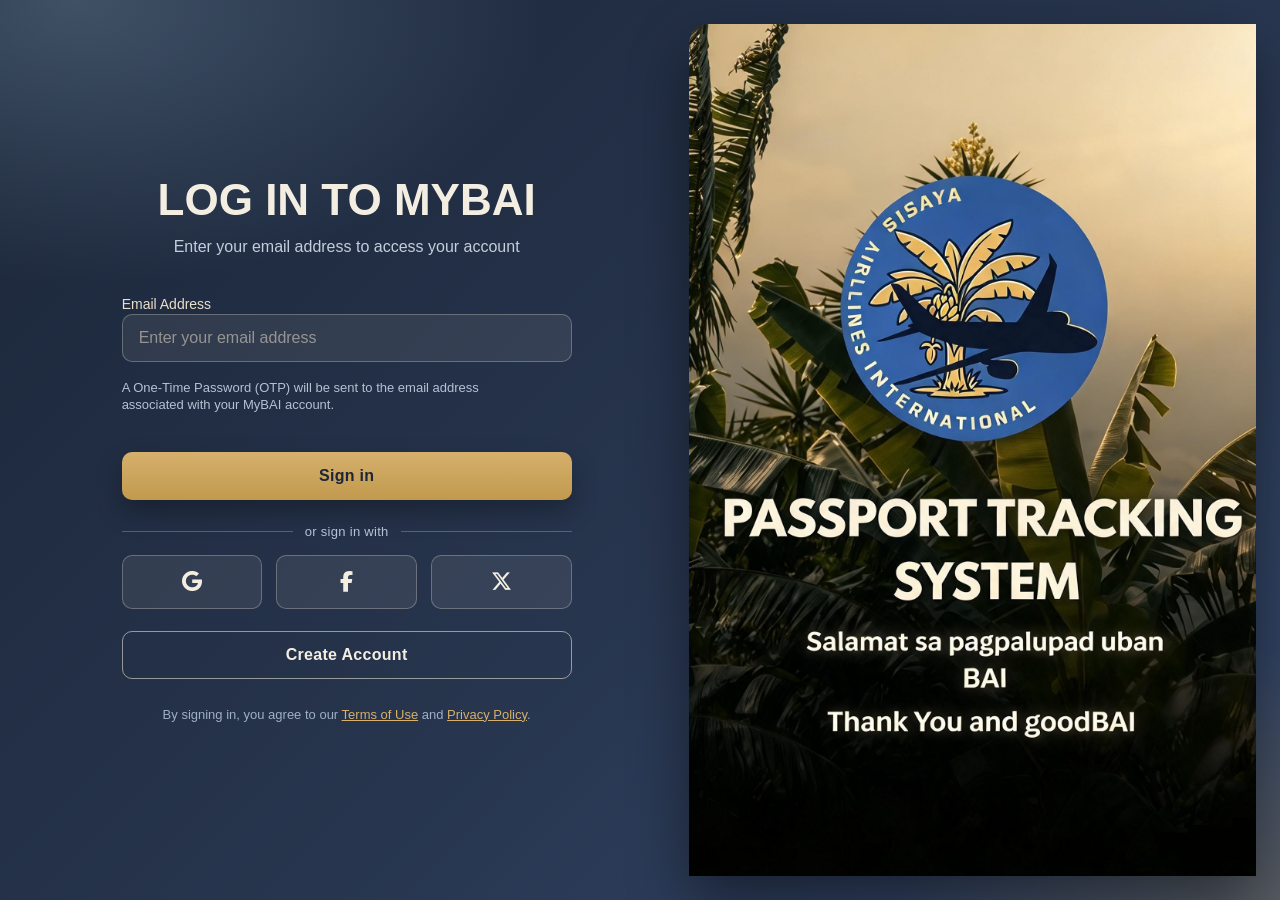
==== commit cc442de6: "Changed the UI for login" ====
--- a/index.html
+++ b/index.html
@@ -7,6 +7,7 @@
   <link rel="preconnect" href="https://fonts.googleapis.com">
   <link rel="preconnect" href="https://fonts.gstatic.com" crossorigin>
   <link href="https://fonts.googleapis.com/css2?family=Plus+Jakarta+Sans:wght@400;500;600;700;800&display=swap" rel="stylesheet">
+  <link rel="stylesheet" href="https://cdnjs.cloudflare.com/ajax/libs/font-awesome/6.5.1/css/all.min.css">
   <link rel="stylesheet" href="style.css">
 </head>
 <body>
--- a/style.css
+++ b/style.css
@@ -1,8 +1,8 @@
 
 :root{
-  --blue:#397fa9;
-  --blue-dark:#2f6690;
-  --blue-light:#4aa0d4;
+  --blue:#27354e;
+  --blue-dark:#27354e;
+  --blue-light:#7a94ad;
   --text:#555;
   --border:#bdbdbd;
   --white:#fff;
@@ -13,7 +13,7 @@
 html,body{margin:0;min-height:100%;font-family:Poppins,Arial,sans-serif;color:var(--text)}
 button,input,select,textarea{font:inherit}
 button,a{cursor:pointer}
-a{color:#245e91}
+a{color:#27354e}
 body{background:#ddd}
 
 /* Shared auth layout */
@@ -41,11 +41,11 @@
 .auth-brand-title{font-size:46px;line-height:.9;font-weight:800;color:#fff;display:none}
 .auth-heading{text-align:center;color:#111;font-size:25px;font-weight:500;margin:10px 0 12px}
 .auth-sub{text-align:center;font-size:15px;line-height:1.45;margin-bottom:54px;color:#666}
-.id-match-note{margin:0 0 16px;padding:9px 12px;border-left:3px solid #397fa9;background:rgba(57,127,169,.08);color:#555;font-size:12px;line-height:1.45}
+.id-match-note{margin:0 0 16px;padding:9px 12px;border-left:3px solid #27354e;background:rgba(39,53,78,.08);color:#555;font-size:12px;line-height:1.45}
 .form-grid{display:grid;grid-template-columns:1fr 1fr;gap:20px 8px}
 .field{margin-bottom:10px}
 .field.full{grid-column:1/-1}
-label{display:block;color:#326e9d;font-size:14px;margin-bottom:2px}
+label{display:block;color:#27354e;font-size:14px;margin-bottom:2px}
 input,select,textarea{
   width:100%;
   border:1px solid #bbb;
@@ -56,7 +56,7 @@
 }
 input,select{height:39px;padding:7px 10px}
 textarea{min-height:370px;padding:10px;resize:vertical}
-input:focus,select:focus,textarea:focus{border-color:#3b82b3;box-shadow:0 0 0 2px rgba(59,130,179,.1)}
+input:focus,select:focus,textarea:focus{border-color:#27354e;box-shadow:0 0 0 2px rgba(39,53,78,.1)}
 
 .field.invalid input,
 .field.invalid select,
@@ -70,10 +70,10 @@
 .eye{position:absolute;right:10px;top:50%;transform:translateY(-50%);color:#aaa;border:0;background:none;font-size:17px}
 .primary{
   width:100%;height:43px;border:0;border-radius:7px;
-  background:linear-gradient(#438bb7,#3379a4);color:#fff;font-weight:500;
+  background:linear-gradient(#34476a,#27354e);color:#fff;font-weight:500;
 }
 .primary:hover{filter:brightness(.96)}
-.link-btn{background:none;border:0;color:#205d91;text-decoration:underline;padding:0}
+.link-btn{background:none;border:0;color:#27354e;text-decoration:underline;padding:0}
 .auth-actions{margin-top:28px}
 .auth-foot{text-align:center;margin-top:20px;font-size:14px}
 .divider{display:flex;align-items:center;gap:10px;justify-content:center;margin:28px 0}
@@ -97,15 +97,17 @@
   /* The supplied login screenshot already contains the correct logo, text,
      background image, and dark overlay. Use it as one complete visual panel
      instead of layering those elements a second time. */
-  background:url("assets/login-left-bg.jpg") center center/cover no-repeat;
+  background:none;overflow:hidden;
   position:relative;
   min-height:100vh;
 }
 .login-copy{display:none}
+.login-visual::before{content:"";position:absolute;inset:-8px;background:url("assets/login-left-bg.jpg") center center/cover no-repeat}
+@media(max-width:900px){.login-visual::before{background-position:center top}}
 .login-logo{display:none}
 .login-panel{display:flex;align-items:center;justify-content:center;padding:40px}
 .login-box{width:min(450px,100%)}
-.login-box h1{text-align:center;color:#2e6894;font-size:44px;line-height:1;margin:0 0 14px;font-weight:800}
+.login-box h1{text-align:center;color:#27354e;font-size:44px;line-height:1;margin:0 0 14px;font-weight:800}
 .login-box .subtitle{text-align:center;margin-bottom:40px}
 .login-box .field{margin-bottom:18px}
 .login-box .primary{margin-top:18px}
@@ -133,7 +135,7 @@
 }
 .complaint-header{text-align:center;margin-bottom:38px}
 .complaint-header h1{
-  color:#2f6894;font-size:42px;line-height:1.1;
+  color:#27354e;font-size:42px;line-height:1.1;
   margin:0 0 4px;font-weight:800;
 }
 .complaint-header p{margin:0;font-size:14px;color:#666}
@@ -159,18 +161,18 @@
 }
 .complaint-success{text-align:center;width:100%}
 .complaint-success h1{
-  color:#2f6894;font-size:40px;font-weight:800;margin:0 0 10px;
+  color:#27354e;font-size:40px;font-weight:800;margin:0 0 10px;
 }
 .complaint-success p{line-height:1.5;margin:0 0 28px;font-size:14px}
 .complaint-success .primary{max-width:450px}
 
 /* Dashboard */
 .dashboard{
-  min-height:100vh;background:#f4f5f3;display:grid;
+  height:100vh;height:100dvh;overflow:hidden;background:var(--page);display:grid;
   grid-template-columns:185px 1fr;grid-template-rows:128px 1fr 49px;
 }
 .sidebar{
-  grid-row:1/4;background:#397fa9;color:#fff;padding:20px 10px;
+  grid-row:1/4;background:linear-gradient(180deg,#27354e 0%,#212d44 55%,#1b2638 100%);color:#fff;padding:20px 10px;
   position:relative;
 }
 .sidebar-logo{height:139px;background:transparent;border-radius:0;margin:6px 30px 30px 30px;display:flex;align-items:center;justify-content:center}
@@ -179,46 +181,71 @@
 .nav button{
   border:0;background:transparent;color:#fff;text-align:left;padding:12px 12px;border-radius:9px;font-size:14px;letter-spacing:.5px
 }
-.nav button:hover,.nav button.active{background:#43a1d8}
-.nav button.active{outline:4px solid rgba(255,255,255,.9);outline-offset:-2px}
+.nav button{transition:transform .2s ease,background .2s ease}
+.nav button:hover{background:rgba(255,255,255,.16);transform:translateX(6px)}
+.nav button{display:flex;align-items:center;gap:12px;position:relative}
+.nav .ni{width:19px;height:19px;flex:none;fill:none;stroke:currentColor;stroke-width:1.8;stroke-linecap:round;stroke-linejoin:round}
+:root{--page:#f4eee2}
+.nav button.active{background:var(--page);color:#27354e;font-weight:700;margin-right:-10px;padding-right:22px;border-radius:26px 0 0 26px}
+.nav button.active::after{content:"";position:absolute;right:0;bottom:-26px;width:26px;height:26px;pointer-events:none;background:radial-gradient(circle at 0 100%,transparent 26px,var(--page) 26.5px)}
+
+
+.nav button.active::before{content:"";position:absolute;right:0;top:-26px;width:26px;height:26px;pointer-events:none;background:radial-gradient(circle at 0 0,transparent 26px,var(--page) 26.5px)}
+.nav button.active .ni{color:#27354e}
+.nav button.active:hover{transform:none}
+
 .help{
-  position:absolute;left:10px;right:10px;bottom:70px;background:#2f769f;border-radius:12px;padding:16px 10px;text-align:center;font-size:11px
+  position:absolute;left:10px;right:10px;bottom:70px;background:#27354e;border-radius:12px;padding:16px 10px;text-align:center;font-size:11px
 }
 .help strong{font-size:12px}
+.top-actions{position:relative}
+.top-actions .user-menu{position:static}
+.top-actions .user-menu-toggle{display:none}
+.top-actions .user-dropdown{top:54px;right:0}
+.profile-avatar{cursor:pointer}
+@media(max-height:620px){.help{display:none}}
 .help button{margin-top:8px;border:1px solid #fff;background:transparent;color:#fff;border-radius:20px;padding:6px 15px}
 .topbar{
   grid-column:2;display:flex;align-items:center;justify-content:space-between;
-  background:#fff;border-top:4px solid #397fa9;border-bottom:3px solid #ddd;padding:0 35px 0 28px
-}
-.welcome{font-size:34px;font-weight:700;letter-spacing:2px;color:#397fa9}
-.welcome small{display:block;font-size:16px;font-weight:500;letter-spacing:0;color:#2d8bc4;margin-top:4px}
-.top-actions{display:flex;align-items:center;gap:22px;color:#397fa9}
-.bell{font-size:27px;position:relative}.badge{position:absolute;top:-5px;right:-7px;background:#49d8e2;color:#fff;border-radius:50%;font-size:10px;padding:2px 5px}
-.avatar{width:43px;height:43px;border-radius:50%;background:#397fa9;color:#fff;display:flex;align-items:center;justify-content:center;font-size:24px}
-.content{grid-column:2;padding:20px 25px 10px}
+  background:#fff;border-top:4px solid #27354e;border-bottom:3px solid #ddd;padding:0 35px 0 28px
+}
+.welcome{font-size:34px;font-weight:700;letter-spacing:2px;color:#27354e}
+.welcome small{display:block;font-size:16px;font-weight:500;letter-spacing:0;color:#27354e;margin-top:4px}
+.top-actions{display:flex;align-items:center;gap:22px;color:#27354e}
+.bell{font-size:27px;position:relative}.badge{position:absolute;top:-5px;right:-7px;background:#c19a4e;color:#fff;border-radius:50%;font-size:10px;padding:2px 5px}
+.avatar{width:43px;height:43px;border-radius:50%;background:#27354e;color:#fff;display:flex;align-items:center;justify-content:center;font-size:24px}
+.content{grid-column:2;padding:20px 25px 10px;min-height:0;overflow-y:auto;scrollbar-width:thin}
 .hero{
-  height:142px;border-radius:20px;overflow:hidden;
-  background:linear-gradient(90deg,#3d84ad 0%,#3d84ad 34%,rgba(61,132,173,.5)),url("assets/dashboard-banner.jpg") center/cover;
+  height:142px;border-radius:20px 0 0 0;overflow:hidden;
+  background:linear-gradient(90deg,#27354e 0%,#27354e 34%,rgba(39,53,78,.5)),url("assets/dashboard-banner.jpg") center/cover;
   padding:20px;color:#fff
 }
-.hero h2{margin:0;font-size:28px;letter-spacing:2px}.hero p{font-size:20px;letter-spacing:2px;margin:8px 0}
+.hero h2{margin:0;font-size:28px;letter-spacing:2px;text-shadow:0 2px 10px rgba(0,0,0,.25)}.hero p{font-size:20px;letter-spacing:2px;margin:8px 0}
+.hero{position:relative;box-shadow:0 14px 32px rgba(39,53,78,.30)}
+.hero::after{content:"";position:absolute;top:0;left:-60%;width:40%;height:100%;background:linear-gradient(100deg,transparent,rgba(255,255,255,.22),transparent);transform:skewX(-20deg);animation:heroShine 5s ease-in-out infinite;pointer-events:none}
+@keyframes heroShine{0%,60%{left:-60%}100%{left:130%}}
 .cards{display:grid;grid-template-columns:1fr 395px;gap:20px;margin-top:20px}
-.panel{background:#fff;border:7px solid #f0f0ef;border-radius:16px;padding:10px 14px;box-shadow:0 1px 2px rgba(0,0,0,.04)}
-.panel h3{font-size:20px;letter-spacing:2px;font-weight:500;color:#397fa9;margin:0 0 10px;border-bottom:1px solid #ddd;padding-bottom:12px}
-.update{padding:18px 8px;border-bottom:1px solid #ddd;display:flex;gap:10px;align-items:center;font-size:13px;color:#3982b0}
+.panel{background:#fff;border:0;border-radius:20px 0 0 0;padding:17px 21px;box-shadow:0 4px 18px rgba(39,53,78,.08);transition:transform .25s ease,box-shadow .25s ease}
+.panel:hover{transform:translateY(-4px);box-shadow:0 14px 30px rgba(39,53,78,.18)}
+.cards .panel{animation:fadeUp .6s ease both}
+.cards .panel:nth-child(2){animation-delay:.15s}
+@keyframes fadeUp{from{opacity:0;transform:translateY(18px)}to{opacity:1;transform:translateY(0)}}
+@media(prefers-reduced-motion:reduce){.hero::after,.cards .panel{animation:none}}
+.panel h3{font-size:20px;letter-spacing:2px;font-weight:500;color:#27354e;margin:0 0 10px;border-bottom:1px solid #ddd;padding-bottom:12px}
+.update{padding:18px 8px;border-bottom:1px solid #ddd;display:flex;gap:10px;align-items:center;font-size:13px;color:#27354e}
 .update:last-child{border-bottom:0}.dot{width:28px;height:28px;border-radius:50%;display:flex;align-items:center;justify-content:center;font-size:16px}
-.dot.green{background:#7bea87;color:#fff}.dot.blue{background:#48a0d8;color:#fff}.dot.orange{background:#fff;border:3px solid #ff8138;color:#ff8138}
+.dot.green{background:#7bea87;color:#fff}.dot.blue{background:#7a94ad;color:#fff}.dot.orange{background:#fff;border:3px solid #ff8138;color:#ff8138}
 .update time{margin-left:auto;color:#aaa;text-align:right}
-.passport{background:#3b82ad;color:#fff;border-radius:10px;padding:14px;margin:0 0 12px;min-height:164px;position:relative}
+.passport{background:linear-gradient(135deg,#27354e 0%,#1b2638 100%);box-shadow:0 10px 22px rgba(39,53,78,.35);color:#fff;border-radius:14px;padding:14px;margin:0 0 12px;min-height:164px;position:relative}
 .passport strong{display:block;font-size:13px}.passport .name{font-size:15px;margin:4px 0 15px}.passport .id{font-weight:600}.map{position:absolute;right:0;top:0;width:45%;height:100%;background:rgba(0,0,0,.18);border-radius:0 10px 10px 0;display:flex;align-items:center;justify-content:center;font-size:55px;opacity:.65}
-.trip{border:1px solid #eee;border-radius:10px;padding:10px}.trip-head{display:flex;justify-content:space-between;color:#397fa9;font-size:13px}.route{display:flex;justify-content:space-between;align-items:center;margin:14px 0;font-weight:500;color:#397fa9}.plane{font-size:22px;color:#111}.trip-meta{border-top:1px solid #eee;padding-top:8px;font-size:11px}.status{float:right;background:#79e57d;border-radius:15px;padding:4px 10px;letter-spacing:1px}
+.trip{border:1px solid #eee;border-radius:10px;padding:10px}.trip-head{display:flex;justify-content:space-between;color:#27354e;font-size:13px}.route{display:flex;justify-content:space-between;align-items:center;margin:14px 0;font-weight:500;color:#27354e}.plane{font-size:22px;color:#111}.trip-meta{border-top:1px solid #eee;padding-top:8px;font-size:11px}.status{float:right;background:#79e57d;border-radius:15px;padding:4px 10px;letter-spacing:1px}
 .footer{grid-column:2;border-top:3px solid #ddd;background:#fff;display:flex;justify-content:space-between;align-items:center;padding:0 25px;color:#aaa;font-size:10px}
 
 /* Profile/placeholder pages */
-.page-panel{background:#fff;border-radius:16px;padding:30px;min-height:500px}
-.page-panel h2{color:#397fa9;margin-top:0}
+.page-panel{background:#fff;border-radius:20px 0 0 0;padding:30px;min-height:500px}
+.page-panel h2{color:#27354e;margin-top:0}
 .stat-grid{display:grid;grid-template-columns:repeat(2,1fr);gap:15px}
-.stat{border:1px solid #ddd;border-radius:10px;padding:18px}.stat b{display:block;color:#397fa9;font-size:22px}
+.stat{border:1px solid #ddd;border-radius:10px;padding:18px}.stat b{display:block;color:#27354e;font-size:22px}
 .profile-details-grid{grid-template-columns:repeat(3,1fr)}
 
 /* Responsive */
@@ -226,7 +253,7 @@
   .login-screen{grid-template-columns:1fr}.login-visual{min-height:520px;background-position:center top}
   .complaint-card{padding:35px 8vw}
   .complaint-success-card{padding:30px 24px}
-  .dashboard{grid-template-columns:75px 1fr}.sidebar-logo{margin:6px 4px 30px;height:80px;background:transparent}.sidebar-logo img{width:70px;height:70px}.nav button{font-size:0;text-align:center}.nav button:before{font-size:18px;content:"•"}.help{display:none}
+  .dashboard{grid-template-columns:75px 1fr}.sidebar-logo{margin:6px 4px 30px;height:80px;background:transparent}.sidebar-logo img{width:70px;height:70px}.nav button{font-size:0;justify-content:center;gap:0}.nav .ni{width:22px;height:22px}.help{display:none}
 }
 @media(max-width:650px){
   .auth-card{padding:25px 18px}.form-grid{grid-template-columns:1fr}.field.full{grid-column:auto}.auth-card{min-height:620px}
@@ -252,7 +279,7 @@
   position:relative;
   width:34px;
   height:42px;
-  color:#397fa9;
+  color:#27354e;
   background:none;
   border:0;
   padding:0;
@@ -266,7 +293,7 @@
   height:19px;
   padding:0 5px;
   border-radius:50%;
-  background:#48d1df;
+  background:#c19a4e;
   color:#fff;
   font-size:10px;
   line-height:19px;
@@ -277,11 +304,13 @@
   width:43px;
   height:43px;
   border-radius:50%;
-  background:#397fa9;
+  background:#27354e;
   color:#fff;
   overflow:hidden;
 }
-.profile-avatar svg{width:29px;height:29px;display:block}
+.profile-avatar{background:#27354e;border:2px solid #c19a4e;box-sizing:border-box}
+.profile-avatar svg{display:none}
+.profile-avatar::before{content:"";width:24px;height:24px;background:url("data:image/svg+xml,%3Csvg xmlns='http://www.w3.org/2000/svg' viewBox='0 0 24 24' fill='none' stroke='%23f4eee2' stroke-width='1.8' stroke-linecap='round' stroke-linejoin='round'%3E%3Ccircle cx='12' cy='8' r='3.6'/%3E%3Cpath d='M5 20c.8-3.8 3.4-5.8 7-5.8s6.2 2 7 5.8'/%3E%3C/svg%3E") center/contain no-repeat}
 
 /* Dashboard header layout */
 .topbar{min-width:0}
@@ -290,7 +319,7 @@
 .top-actions > span:last-child{font-size:18px}
 .user-menu{position:relative;display:flex;align-items:center}
 .user-menu-toggle{
-  border:0;background:transparent;color:#397fa9;font:inherit;
+  border:0;background:transparent;color:#27354e;font:inherit;
   display:flex;align-items:center;gap:8px;padding:7px 4px;cursor:pointer;
 }
 .user-menu-toggle .chevron{font-size:14px;transition:transform .15s ease}
@@ -303,9 +332,9 @@
 .user-menu.open .user-dropdown{display:block}
 .user-dropdown button{
   width:100%;border:0;background:#fff;text-align:left;padding:12px 16px;
-  color:#397fa9;font-size:14px;cursor:pointer;
-}
-.user-dropdown button:hover{background:#f1f7fa}
+  color:#27354e;font-size:14px;cursor:pointer;
+}
+.user-dropdown button:hover{background:#f4eee2}
 .user-dropdown .logout{color:#b33a3a;border-top:1px solid #eee}
 @media(max-width:900px){
   .welcome{font-size:18px;letter-spacing:2px}
@@ -322,12 +351,12 @@
 .welcome{min-width:0;white-space:nowrap}
 .top-actions{flex:0 0 auto;white-space:nowrap}
 .user-menu{position:relative;display:flex;align-items:center}
-.user-menu-toggle{border:0;background:transparent;color:#397fa9;font:inherit;display:flex;align-items:center;gap:8px;padding:7px 4px;cursor:pointer}
+.user-menu-toggle{border:0;background:transparent;color:#27354e;font:inherit;display:flex;align-items:center;gap:8px;padding:7px 4px;cursor:pointer}
 .user-menu-toggle .chevron{font-size:14px}
 .user-dropdown{display:none;position:absolute;right:0;top:52px;width:175px;background:#fff;border:1px solid #ddd;border-radius:9px;box-shadow:0 8px 25px rgba(0,0,0,.16);z-index:100;overflow:hidden}
 .user-menu.open .user-dropdown{display:block}
-.user-dropdown button{width:100%;border:0;background:#fff;text-align:left;padding:12px 16px;color:#397fa9;font-size:14px;cursor:pointer}
-.user-dropdown button:hover{background:#f1f7fa}
+.user-dropdown button{width:100%;border:0;background:#fff;text-align:left;padding:12px 16px;color:#27354e;font-size:14px;cursor:pointer}
+.user-dropdown button:hover{background:#f4eee2}
 .user-dropdown .logout{color:#b33a3a;border-top:1px solid #eee}
 
 .user-dropdown{min-height:88px}
@@ -345,13 +374,13 @@
 .status-result{display:none;border:1px solid #dfe6ea;border-radius:14px;padding:22px;background:#fbfcfc}
 .status-result.visible{display:block}
 .status-result-head{display:flex;justify-content:space-between;align-items:flex-start;border-bottom:1px solid #e2e2e2;padding-bottom:15px;margin-bottom:16px}
-.status-result-head h3{margin:3px 0 0;color:#397fa9;font-size:21px}
+.status-result-head h3{margin:3px 0 0;color:#27354e;font-size:21px}
 .status-label{font-size:11px;letter-spacing:1.5px;color:#888}
 .current-status{background:#79e57d;color:#fff;border-radius:16px;padding:6px 12px;font-size:11px;font-weight:700;letter-spacing:1px}
 .reference-grid{display:grid;grid-template-columns:1fr 1fr;gap:12px;margin-bottom:20px}
 .reference-grid>div{background:#fff;border:1px solid #e5e5e5;border-radius:9px;padding:12px 14px}
 .reference-grid span{display:block;color:#888;font-size:11px;margin-bottom:4px}
-.reference-grid b{color:#397fa9;font-size:13px;word-break:break-word}
+.reference-grid b{color:#27354e;font-size:13px;word-break:break-word}
 .status-timeline{border-top:1px solid #eee;padding-top:6px}
 .timeline-step{display:flex;gap:13px;align-items:flex-start;position:relative;padding:12px 4px;color:#999}
 .timeline-step:not(:last-child):after{content:"";position:absolute;left:12px;top:36px;width:2px;height:24px;background:#ddd}
@@ -359,9 +388,9 @@
 .timeline-step b{display:block;font-size:13px;color:#777}
 .timeline-step small{display:block;font-size:11px;color:#aaa;margin-top:2px}
 .timeline-step.done>span{background:#79e57d;color:#fff}
-.timeline-step.done b{color:#397fa9}
-.timeline-step.current>span{background:#397fa9;color:#fff}
-.timeline-step.current b{color:#397fa9}
+.timeline-step.done b{color:#27354e}
+.timeline-step.current>span{background:#27354e;color:#fff}
+.timeline-step.current b{color:#27354e}
 .status-note{font-size:11px;color:#999;margin:15px 0 0;border-top:1px solid #eee;padding-top:12px}
 @media(max-width:900px){.status-lookup{grid-template-columns:1fr}.status-lookup .primary{width:100%;max-width:none}.reference-grid{grid-template-columns:1fr}}
 
@@ -387,7 +416,7 @@
 .choice-icon{
   width:78px;height:78px;border-radius:50%;
   margin:0 auto 8px;overflow:hidden;
-  background:#49a0da;
+  background:#7a94ad;
   display:flex;align-items:center;justify-content:center;
 }
 .choice-icon img{width:100%;height:100%;object-fit:cover;display:block}
@@ -413,16 +442,16 @@
 .photo-row,.minor-upload-row{display:grid;align-items:center;grid-template-columns:94px 1fr;gap:6px;margin:6px 0 8px}
 .minor-upload-row{grid-template-columns:94px 1fr 155px;gap:7px}
 .upload-box{
-  border:2px dashed #4d8fc1;
+  border:2px dashed #7a94ad;
   height:89px;
   display:flex;align-items:center;justify-content:center;
-  gap:5px;color:#316c9c;background:#fff;
+  gap:5px;color:#27354e;background:#fff;
   font-size:14px;text-align:left;
 }
 .photo-box{height:89px}
 .school-box{height:89px}
 .upload-note{font-size:14px;line-height:1.15;color:#555}
-.upload-icon{font-size:27px;line-height:1;color:#2f75a8}
+.upload-icon{font-size:27px;line-height:1;color:#27354e}
 .wide-upload{width:100%;height:78px;margin:7px 0 0;justify-content:center}
 .registration-card .form-grid{gap:8px 8px;margin-top:3px}
 .registration-card .field{margin-bottom:0}
@@ -462,7 +491,7 @@
 .renewal-message p{font-size:14px;line-height:1.45;margin-bottom:10px}
 .renewal-message .primary{height:40px}
 
-.otp-hint{color:#36709d;font-size:13px;line-height:1.25;margin:8px 0 3px}
+.otp-hint{color:#27354e;font-size:13px;line-height:1.25;margin:8px 0 3px}
 .login-box .otp-hint{margin-left:0}
 .login-box .auth-actions{margin-top:21px}
 .login-box .remember{margin-top:7px}
@@ -499,10 +528,10 @@
   width:max-content;
   min-height:36px;
   padding:7px 12px;
-  border:1px solid #397fa9;
+  border:1px solid #27354e;
   border-radius:7px;
   background:#fff;
-  color:#397fa9;
+  color:#27354e;
   font-size:13px;
   font-weight:500;
   line-height:1.2;
@@ -511,7 +540,7 @@
   cursor:pointer;
   box-sizing:border-box;
 }
-.back-btn:hover{background:#f3f8fb;text-decoration:none}
+.back-btn:hover{background:#f4eee2;text-decoration:none}
 .auth-choice-card,.registration-card,.verify-card,.new-application-card{position:relative}
 .auth-back-choice{top:13px;left:14px;text-align:left}
 .auth-back-form{top:8px;left:18px;text-align:left}
@@ -523,7 +552,7 @@
   margin-top:13px;
   border:0;
   background:transparent;
-  color:#397fa9;
+  color:#27354e;
   text-decoration:underline;
   font-size:13px;
   cursor:pointer;
@@ -543,7 +572,7 @@
 .email-change-panel h2{margin-top:0}
 .email-change-current{border:1px solid #e5e5e5;border-radius:9px;background:#fafbfb;padding:12px 14px;margin:0 0 20px;max-width:700px}
 .email-change-current span{display:block;color:#888;font-size:11px;margin-bottom:4px}
-.email-change-current b{color:#397fa9;font-size:14px;word-break:break-word}
+.email-change-current b{color:#27354e;font-size:14px;word-break:break-word}
 .email-change-panel .field{max-width:700px}
 .email-change-panel .primary{max-width:700px}
 .email-verify-instruction{font-size:13px;color:#666;margin:0 0 16px}
@@ -561,18 +590,18 @@
 .settings-panel h2{margin-bottom:26px}
 .settings-section{max-width:920px;border-top:1px solid #e2e2e2;padding:22px 0 8px}
 .settings-section:first-of-type{border-top:0;padding-top:0}
-.settings-section h3{margin:0 0 12px;color:#397fa9;font-size:18px}
+.settings-section h3{margin:0 0 12px;color:#27354e;font-size:18px}
 .settings-row,.settings-action{width:100%;display:flex;align-items:center;justify-content:space-between;gap:20px;padding:14px 0;border:0;background:transparent;text-align:left}
 .settings-row span,.settings-action span:first-child{display:flex;flex-direction:column;gap:4px}
 .settings-row b,.settings-action b{font-size:14px;color:#333}
 .settings-row small,.settings-action small{font-size:12px;color:#888;line-height:1.45}
 .settings-toggle{appearance:none;width:44px;height:24px;border-radius:999px;background:#c9c9c9;position:relative;cursor:pointer;flex:0 0 auto;transition:.18s}
 .settings-toggle:before{content:"";position:absolute;top:3px;left:3px;width:18px;height:18px;border-radius:50%;background:#fff;box-shadow:0 1px 2px rgba(0,0,0,.15);transition:.18s}
-.settings-toggle:checked{background:#43a1d8}
+.settings-toggle:checked{background:#7a94ad}
 .settings-toggle:checked:before{transform:translateX(20px)}
 .settings-action{cursor:pointer;border-radius:8px;padding-left:10px;padding-right:10px}
-.settings-action:hover{background:#f4f8fb}
-.settings-arrow{font-size:24px;color:#397fa9;line-height:1}
+.settings-action:hover{background:#f4eee2}
+.settings-arrow{font-size:24px;color:#27354e;line-height:1}
 .danger-section h3{color:#a34b4b}
 .settings-action.danger b{color:#a34b4b}
 .settings-action.danger small{color:#8b7777}
@@ -583,23 +612,23 @@
 .upload-box .upload-icon{display:flex;align-items:center;justify-content:center}
 .upload-box .upload-icon svg{width:31px;height:31px}
 .upload-box .upload-label{font-size:14px;text-align:center;line-height:1.15}
-.upload-file-name{display:block;max-width:90%;font-size:10px;color:#397fa9;white-space:nowrap;overflow:hidden;text-overflow:ellipsis}
-.upload-box.has-file{border-style:solid;background:#f7fbfe}
+.upload-file-name{display:block;max-width:90%;font-size:10px;color:#27354e;white-space:nowrap;overflow:hidden;text-overflow:ellipsis}
+.upload-box.has-file{border-style:solid;background:#f4eee2}
 .upload-box.has-file .upload-file-name:before{content:"✓ ";font-weight:700}
 .upload-box.upload-invalid{border-color:#d9534f;background:#fff9f9}
 .upload-box .upload-error{position:relative;margin:2px 6px 0;font-size:11px;z-index:2}
 .renewal-reason{border:0;padding:2px 0 6px;margin:0 0 4px}
-.renewal-reason legend{font-size:14px;color:#326e9d;margin-bottom:4px}
+.renewal-reason legend{font-size:14px;color:#27354e;margin-bottom:4px}
 .renewal-reason .agreement{display:flex;align-items:center;gap:7px;margin:3px 0;color:#666}
 .renewal-reason .agreement input{width:auto;height:auto;margin:0}
 .application-list{display:flex;flex-direction:column;gap:10px;margin:6px 0 22px}
 .application-list-item{display:flex;align-items:center;justify-content:space-between;gap:18px;border:1px solid #e0e6e9;border-radius:12px;padding:14px 16px;background:#fbfcfc}
-.application-list-item.selected{border-color:#69a6cf;background:#f7fbfe}
-.application-list-item h3{margin:2px 0 3px;color:#397fa9;font-size:17px}
+.application-list-item.selected{border-color:#7a94ad;background:#f4eee2}
+.application-list-item h3{margin:2px 0 3px;color:#27354e;font-size:17px}
 .application-list-item small{color:#777;font-size:11px}
 .application-list-item .primary{width:auto;min-width:120px;height:38px}
 .empty-status{text-align:center;border:1px dashed #c8d6df;border-radius:12px;padding:26px 20px;margin:4px 0 22px}
-.empty-status h3{margin:0 0 8px;color:#397fa9;font-size:20px}
+.empty-status h3{margin:0 0 8px;color:#27354e;font-size:20px}
 .empty-status p{margin:0 auto 18px;max-width:540px;font-size:13px;color:#777}
 .status-empty-actions{display:flex;justify-content:center;gap:10px;flex-wrap:wrap}
 .status-empty-actions .primary{width:auto;min-width:190px}
@@ -612,7 +641,7 @@
 .application-review div{display:flex;justify-content:space-between;gap:15px;padding:9px 0;border-bottom:1px solid #eee;font-size:12px}
 .application-review div:last-child{border-bottom:0}
 .application-review span{color:#888}
-.application-review b{color:#397fa9;text-align:right}
+.application-review b{color:#27354e;text-align:right}
 .new-application-card .message-screen{justify-content:flex-start;padding-top:8px}
 .new-application-card .message-screen h1{font-size:32px;margin-top:10px}
 .profile-helper{font-size:12px;color:#888;margin:5px 0 0}
@@ -629,11 +658,11 @@
 .help-center-head{display:flex;align-items:flex-start;justify-content:space-between;gap:28px;border-bottom:1px solid #e3e7e9;padding-bottom:22px}
 .help-center-head h2{margin:3px 0 6px;font-size:30px}
 .help-center-head p{margin:0;max-width:690px;color:#6e6e6e;font-size:13px;line-height:1.5}
-.eyebrow{display:block;color:#397fa9;font-size:10px;font-weight:700;letter-spacing:1.8px}
+.eyebrow{display:block;color:#27354e;font-size:10px;font-weight:700;letter-spacing:1.8px}
 .help-center-actions{display:flex;flex-wrap:wrap;justify-content:flex-end;gap:8px;min-width:270px}
 .help-center-actions .primary,.help-center-actions .secondary-action{width:auto;min-width:145px;height:38px}
-.secondary-action{height:40px;padding:0 18px;border:1px solid #397fa9;border-radius:7px;background:#fff;color:#397fa9;font-weight:500;cursor:pointer}
-.secondary-action:hover{background:#f3f8fb}
+.secondary-action{height:40px;padding:0 18px;border:1px solid #27354e;border-radius:7px;background:#fff;color:#27354e;font-weight:500;cursor:pointer}
+.secondary-action:hover{background:#f4eee2}
 .help-search{padding:20px 0 12px}
 .help-search .field{margin:0}
 .help-search label{font-weight:600;font-size:13px;margin-bottom:6px}
@@ -643,37 +672,37 @@
 .help-grid{display:grid;grid-template-columns:1.1fr .9fr;gap:20px;margin-top:12px}
 .help-section{border-top:1px solid #e4e7e8;padding-top:18px}
 .help-section-head{display:flex;align-items:center;justify-content:space-between;gap:10px;margin-bottom:11px}
-.help-section-head h3{margin:0;color:#397fa9;font-size:18px}
+.help-section-head h3{margin:0;color:#27354e;font-size:18px}
 .help-section-head .link-btn{font-size:12px}
 .category-grid{display:grid;grid-template-columns:1fr 1fr;gap:9px}
 .category-card{border:1px solid #dbe3e7;border-radius:10px;background:#fbfcfc;text-align:left;padding:12px 14px;cursor:pointer;color:#333;transition:.15s}
-.category-card:hover{border-color:#6da8cc;background:#f6fbfe}
-.category-card span{display:block;color:#397fa9;font-weight:600;font-size:13px;margin-bottom:4px}
+.category-card:hover{border-color:#7a94ad;background:#f4eee2}
+.category-card span{display:block;color:#27354e;font-weight:600;font-size:13px;margin-bottom:4px}
 .category-card small{font-size:10px;color:#999}
 .article-list{display:flex;flex-direction:column;gap:8px}
 .article-card{display:block;width:100%;border:1px solid #e0e7ea;border-radius:10px;background:#fff;text-align:left;padding:11px 13px;cursor:pointer}
-.article-card:hover{border-color:#6da8cc;background:#f8fbfd}
+.article-card:hover{border-color:#7a94ad;background:#f4eee2}
 .article-card .article-type{display:inline-block;margin-bottom:4px}
-.article-card strong{display:block;color:#397fa9;font-size:13px;line-height:1.35}
+.article-card strong{display:block;color:#27354e;font-size:13px;line-height:1.35}
 .article-card>span:not(.article-type){display:block;color:#777;font-size:11px;line-height:1.4;margin-top:3px}
 .article-card small{display:block;color:#aaa;font-size:9px;margin-top:6px}
-.article-type{color:#397fa9;font-size:9px;text-transform:uppercase;letter-spacing:1.1px;font-weight:700}
+.article-type{color:#27354e;font-size:9px;text-transform:uppercase;letter-spacing:1.1px;font-weight:700}
 .article-view-type{display:block;margin-top:9px;margin-bottom:4px}
 .advisory-list{display:flex;flex-direction:column;gap:8px}
-.advisory-card{width:100%;border:1px solid #dfe7ea;border-left:4px solid #43a1d8;border-radius:8px;background:#fbfcfc;text-align:left;padding:11px 13px;cursor:pointer}
-.advisory-card strong{display:block;color:#397fa9;font-size:13px}
+.advisory-card{width:100%;border:1px solid #dfe7ea;border-left:4px solid #7a94ad;border-radius:8px;background:#fbfcfc;text-align:left;padding:11px 13px;cursor:pointer}
+.advisory-card strong{display:block;color:#27354e;font-size:13px}
 .advisory-card span{display:block;color:#777;font-size:11px;line-height:1.4;margin-top:3px}
 .advisory-card small{display:block;color:#aaa;font-size:9px;margin-top:5px}
 .help-center-bottom{display:flex;align-items:center;justify-content:space-between;gap:15px;border-top:1px solid #e4e7e8;margin-top:20px;padding-top:18px}
 .help-center-bottom div{display:flex;flex-direction:column;gap:3px}
-.help-center-bottom b{color:#397fa9;font-size:14px}
+.help-center-bottom b{color:#27354e;font-size:14px}
 .help-center-bottom span{font-size:11px;color:#777}
 .help-center-bottom .primary{width:180px;height:40px}
 .inline-note,.empty-inline{border:1px dashed #c7d6de;border-radius:10px;padding:14px;text-align:center;color:#777;font-size:12px}
 .search-result-head{display:flex;justify-content:space-between;gap:12px;align-items:center;margin-bottom:8px;font-size:12px;color:#666}
-.search-result-head b{color:#397fa9}
+.search-result-head b{color:#27354e}
 .empty-inline{display:flex;flex-direction:column;align-items:center;gap:9px}
-.empty-inline b{color:#397fa9}
+.empty-inline b{color:#27354e}
 .empty-inline>div{display:flex;gap:8px}
 .empty-inline .primary,.empty-inline .secondary-action{width:auto;height:36px}
 .subpage-top{margin-bottom:17px}
@@ -695,19 +724,19 @@
 .ai-chat-layout{max-width:930px;border:1px solid #e2e7e9;border-radius:13px;background:#fafcfc;overflow:hidden}
 .ai-chat-window{height:430px;overflow-y:auto;padding:18px;background:linear-gradient(180deg,#fbfcfc 0%,#f3f7f9 100%)}
 .chat-empty{height:100%;display:flex;flex-direction:column;align-items:center;justify-content:center;text-align:center;gap:7px;color:#777;font-size:12px}
-.chat-empty b{font-size:18px;color:#397fa9}
+.chat-empty b{font-size:18px;color:#27354e}
 .suggested-prompts{display:flex;gap:7px;flex-wrap:wrap;justify-content:center;margin-top:10px}
-.suggested-prompts button{border:1px solid #c9dce8;background:#fff;color:#397fa9;border-radius:18px;padding:7px 10px;font-size:11px;cursor:pointer}
+.suggested-prompts button{border:1px solid #eadfca;background:#fff;color:#27354e;border-radius:18px;padding:7px 10px;font-size:11px;cursor:pointer}
 .chat-message{display:flex;flex-direction:column;max-width:80%;margin-bottom:14px}
 .chat-message.from-member{margin-left:auto;align-items:flex-end}
 .chat-message.from-ai{margin-right:auto;align-items:flex-start}
 .chat-bubble{padding:10px 12px;border-radius:12px;font-size:12px;line-height:1.5;color:#333;background:#fff;border:1px solid #dfe6e8;box-shadow:0 1px 1px rgba(0,0,0,.03)}
-.from-member .chat-bubble{background:#397fa9;color:#fff;border-color:#397fa9}
+.from-member .chat-bubble{background:#27354e;color:#fff;border-color:#27354e}
 .chat-message small{font-size:9px;color:#aaa;margin-top:3px}
-.source-link{border:0;background:transparent;color:#397fa9;text-decoration:underline;padding:3px 0;font-size:10px;cursor:pointer;text-align:left}
+.source-link{border:0;background:transparent;color:#27354e;text-decoration:underline;padding:3px 0;font-size:10px;cursor:pointer;text-align:left}
 .ai-feedback{display:flex;align-items:center;flex-wrap:wrap;gap:6px;margin-top:5px;font-size:10px;color:#666}
-.ai-feedback button,.escalate-btn{border:1px solid #bcd3e1;background:#fff;color:#397fa9;border-radius:16px;padding:5px 8px;font-size:10px;cursor:pointer}
-.escalate-btn{margin-top:6px;background:#f6fbfe}
+.ai-feedback button,.escalate-btn{border:1px solid #eadfca;background:#fff;color:#27354e;border-radius:16px;padding:5px 8px;font-size:10px;cursor:pointer}
+.escalate-btn{margin-top:6px;background:#f4eee2}
 .ai-composer{display:grid;grid-template-columns:1fr 100px;gap:8px;padding:11px;border-top:1px solid #dfe6e8;background:#fff}
 .ai-composer input{height:40px}
 .ai-composer .primary{height:40px}
@@ -723,7 +752,7 @@
 .enquiry-actions .primary,.enquiry-actions .secondary-action{width:auto;min-width:145px}
 .chat-context{border:1px solid #dfe6e8;border-radius:10px;background:#fbfcfc;margin-top:18px;overflow:hidden}
 .chat-context-head,.thread-header{display:flex;justify-content:space-between;align-items:center;padding:10px 13px;border-bottom:1px solid #e5e9ea;background:#f7fafb}
-.chat-context-head b,.thread-header h3{color:#397fa9;margin:0;font-size:13px}
+.chat-context-head b,.thread-header h3{color:#27354e;margin:0;font-size:13px}
 .chat-context-head span,.thread-header span{font-size:9px;color:#999}
 .chat-transcript{max-height:210px;overflow-y:auto;padding:10px 13px;font-size:11px;line-height:1.55;color:#666}
 .chat-transcript>div{padding:4px 0;border-bottom:1px solid #f0f0f0}
@@ -731,26 +760,26 @@
 .enquiries-panel .subpage-top{margin-bottom:19px}
 .enquiry-list{display:flex;flex-direction:column;gap:9px}
 .enquiry-card{width:100%;display:flex;justify-content:space-between;gap:15px;text-align:left;border:1px solid #e0e6e9;border-radius:11px;background:#fff;padding:14px 15px;cursor:pointer}
-.enquiry-card:hover{border-color:#6da8cc;background:#f8fbfd}
+.enquiry-card:hover{border-color:#7a94ad;background:#f4eee2}
 .enquiry-card-main{min-width:0}
-.enquiry-card-main h3{margin:4px 0 2px;color:#397fa9;font-size:16px}
+.enquiry-card-main h3{margin:4px 0 2px;color:#27354e;font-size:16px}
 .enquiry-card-main>b{font-size:11px;color:#555}
 .enquiry-card-main p{margin:4px 0 0;font-size:11px;color:#777;line-height:1.4}
 .enquiry-card-side{display:flex;flex-direction:column;align-items:flex-end;gap:4px;min-width:130px;font-size:9px;color:#aaa}
-.enquiry-card-side strong{color:#397fa9;font-size:10px}
+.enquiry-card-side strong{color:#27354e;font-size:10px}
 .status-pill{display:inline-block;padding:4px 8px;border-radius:15px;font-size:9px;font-weight:700;letter-spacing:.5px;background:#eff3f5;color:#777}
-.status-pill.pending{background:#fff6de;color:#9d7a1d}.status-pill.ai-assisted{background:#edf4fa;color:#397fa9}.status-pill.escalated{background:#fff0df;color:#b36920}.status-pill.in-progress{background:#eef6fc;color:#397fa9}.status-pill.resolved{background:#e9f8ec;color:#348042}.status-pill.closed{background:#eeeeee;color:#777}
+.status-pill.pending{background:#fff6de;color:#9d7a1d}.status-pill.ai-assisted{background:#f4eee2;color:#27354e}.status-pill.escalated{background:#fff0df;color:#b36920}.status-pill.in-progress{background:#f4eee2;color:#27354e}.status-pill.resolved{background:#e9f8ec;color:#348042}.status-pill.closed{background:#eeeeee;color:#777}
 .enquiry-success-panel{display:flex;flex-direction:column;align-items:center;justify-content:center;text-align:center;min-height:560px}
 .success-icon{width:58px;height:58px;border-radius:50%;display:flex;align-items:center;justify-content:center;background:#79e57d;color:#fff;font-size:27px;margin-bottom:11px}
 .enquiry-success-panel h2{font-size:30px;margin:0 0 8px}.enquiry-success-panel p{max-width:520px;font-size:13px;color:#777;line-height:1.55;margin:0 0 20px}
 .enquiry-success-meta{display:grid;grid-template-columns:repeat(3,1fr);gap:10px;width:min(650px,100%);margin-bottom:8px}
 .enquiry-success-meta>div{border:1px solid #e2e7e9;border-radius:9px;background:#fbfcfc;padding:11px}
-.enquiry-success-meta span,.enquiry-detail-grid span{display:block;font-size:9px;color:#999;margin-bottom:4px}.enquiry-success-meta b,.enquiry-detail-grid b{display:block;color:#397fa9;font-size:12px;word-break:break-word}
+.enquiry-success-meta span,.enquiry-detail-grid span{display:block;font-size:9px;color:#999;margin-bottom:4px}.enquiry-success-meta b,.enquiry-detail-grid b{display:block;color:#27354e;font-size:12px;word-break:break-word}
 .enquiry-view-title{display:flex;justify-content:space-between;gap:12px;align-items:flex-start}.enquiry-view-title h2{margin:6px 0 3px}.enquiry-view-title p{margin:0;color:#777;font-size:12px}
 .escalation-badge{background:#fff4e9;color:#a96221;border:1px solid #efd2ad;border-radius:14px;padding:6px 9px;font-size:9px;font-weight:600}
 .enquiry-detail-grid{display:grid;grid-template-columns:repeat(4,1fr);gap:9px;margin-bottom:15px}.enquiry-detail-grid>div{border:1px solid #e2e7e9;border-radius:9px;padding:10px 12px;background:#fbfcfc}
 .thread-header{border:1px solid #e5e9ea;border-bottom:0;border-radius:10px 10px 0 0;margin-top:18px}.enquiry-thread{display:flex;flex-direction:column;gap:10px;border:1px solid #e5e9ea;border-top:0;border-radius:0 0 10px 10px;padding:13px;background:#fff}
-.thread-message{max-width:76%;padding:10px 12px;border-radius:10px;background:#f6f9fa;border:1px solid #e3e9eb}.thread-message.member-message{margin-left:auto;background:#eaf4fa;border-color:#cfe4ef}.thread-message>div{display:flex;justify-content:space-between;gap:10px}.thread-message>div b{color:#397fa9;font-size:10px}.thread-message>div small{font-size:8px;color:#aaa}.thread-message p{margin:6px 0 0;font-size:11px;line-height:1.5;color:#555}
+.thread-message{max-width:76%;padding:10px 12px;border-radius:10px;background:#f6f9fa;border:1px solid #e3e9eb}.thread-message.member-message{margin-left:auto;background:#f4eee2;border-color:#eadfca}.thread-message>div{display:flex;justify-content:space-between;gap:10px}.thread-message>div b{color:#27354e;font-size:10px}.thread-message>div small{font-size:8px;color:#aaa}.thread-message p{margin:6px 0 0;font-size:11px;line-height:1.5;color:#555}
 
 @media(max-width:1000px){
   .help-center-head{display:block}.help-center-actions{justify-content:flex-start;margin-top:15px}.help-grid{grid-template-columns:1fr}.enquiry-detail-grid{grid-template-columns:1fr 1fr}
@@ -760,7 +789,7 @@
 }
 .help-contact-strip{display:grid;grid-template-columns:1fr 1fr;gap:10px;margin-top:14px}
 .help-contact-strip>div{border:1px solid #e0e7ea;border-radius:9px;background:#fbfcfc;padding:10px 12px}
-.help-contact-strip b{display:block;color:#397fa9;font-size:10px;text-transform:uppercase;letter-spacing:.7px;margin-bottom:3px}
+.help-contact-strip b{display:block;color:#27354e;font-size:10px;text-transform:uppercase;letter-spacing:.7px;margin-bottom:3px}
 .help-contact-strip span{display:block;color:#777;font-size:10px;line-height:1.4}
 @media(max-width:700px){.help-contact-strip{grid-template-columns:1fr}}
 .enquiry-member-reply{margin-top:16px;border:1px solid #dfe6e8;border-radius:10px;background:#fbfcfc;padding:13px}
@@ -788,10 +817,10 @@
   padding:14px 16px;border-bottom:1px solid #e6ecef;background:#fff;
 }
 .notification-dropdown-head>div{display:flex;flex-direction:column;gap:2px}
-.notification-dropdown-head b{color:#397fa9;font-size:15px}
+.notification-dropdown-head b{color:#27354e;font-size:15px}
 .notification-dropdown-head small{color:#8d9aa3;font-size:11px}
 .notification-text-action,.notification-clear-action{
-  border:0;background:transparent;color:#397fa9;cursor:pointer;font-size:12px;padding:4px 0;
+  border:0;background:transparent;color:#27354e;cursor:pointer;font-size:12px;padding:4px 0;
 }
 .notification-text-action:disabled,.notification-clear-action:disabled{color:#b7c0c5;cursor:default}
 .notification-list{max-height:min(430px,60vh);overflow:auto;background:#fff}
@@ -799,18 +828,18 @@
   width:100%;display:flex;align-items:flex-start;gap:10px;text-align:left;
   border:0;border-bottom:1px solid #edf1f3;background:#fff;padding:13px 16px;cursor:pointer;
 }
-.notification-item:hover{background:#f7fbfd}
-.notification-item.unread{background:#f3f9fc}
+.notification-item:hover{background:#f4eee2}
+.notification-item.unread{background:#f4eee2}
 .notification-item-dot{width:8px;height:8px;border-radius:50%;background:transparent;flex:0 0 auto;margin-top:5px}
-.notification-item.unread .notification-item-dot{background:#49cddd}
+.notification-item.unread .notification-item-dot{background:#c19a4e}
 .notification-item-body{min-width:0;display:flex;flex-direction:column;gap:4px;flex:1}
-.notification-item-body b{color:#35546a;font-size:12px;line-height:1.45;font-weight:500}
-.notification-item.unread .notification-item-body b{font-weight:600;color:#2e6f96}
+.notification-item-body b{color:#27354e;font-size:12px;line-height:1.45;font-weight:500}
+.notification-item.unread .notification-item-body b{font-weight:600;color:#27354e}
 .notification-item-body small{color:#9aa6ad;font-size:10px}
-.notification-item-new{color:#397fa9;font-size:10px;font-weight:600;white-space:nowrap;padding-top:2px}
+.notification-item-new{color:#27354e;font-size:10px;font-weight:600;white-space:nowrap;padding-top:2px}
 .notification-dropdown-foot{display:flex;justify-content:flex-end;padding:9px 16px;border-top:1px solid #e6ecef;background:#fbfcfd}
 .notification-empty{display:flex;flex-direction:column;align-items:center;justify-content:center;gap:3px;padding:36px 20px;color:#8d9aa3}
-.notification-empty b{color:#397fa9;font-size:13px}
+.notification-empty b{color:#27354e;font-size:13px}
 .notification-empty span{font-size:11px}
 @media(max-width:650px){
   .member-notification-dropdown{max-width:calc(100vw - 24px)}
@@ -818,13 +847,89 @@
 }
 
 /* Enquiry attachment display */
-.enquiry-attachment,.admin-enquiry-attachment{display:flex;align-items:center;gap:10px;margin-top:10px;padding:9px 11px;border:1px solid #d7e1e7;border-radius:8px;background:#f7fafc;max-width:420px}.attachment-icon{font-size:18px}.attachment-info{display:flex;flex-direction:column;min-width:0;flex:1}.attachment-info b{font-size:12px;white-space:nowrap;overflow:hidden;text-overflow:ellipsis}.attachment-info small{font-size:10px;color:#71808c;margin-top:2px}.attachment-view-btn{border:1px solid #2f7fae;background:#fff;color:#2f7fae;border-radius:6px;padding:5px 9px;font-size:11px;cursor:pointer}.attachment-view-btn:hover{background:#eef7fb}
-
-.selected-enquiry-file{display:flex;align-items:center;gap:8px;margin-top:7px;padding:8px 10px;border:1px solid #d7e1e7;border-radius:8px;background:#f7fafc;max-width:520px}.selected-enquiry-file>span{font-size:16px}.selected-enquiry-file>div{display:flex;flex-direction:column;min-width:0;flex:1}.selected-enquiry-file b{font-size:11px;white-space:nowrap;overflow:hidden;text-overflow:ellipsis}.selected-enquiry-file small{font-size:9px;color:#71808c;margin-top:2px}.selected-enquiry-file button{border:1px solid #c9d5dc;background:#fff;color:#52636d;border-radius:6px;padding:4px 8px;font-size:10px;cursor:pointer}.selected-enquiry-file button:hover{background:#eef7fb}.attachment-count{font-size:10px;color:#71808c;margin-top:5px}
+.enquiry-attachment,.admin-enquiry-attachment{display:flex;align-items:center;gap:10px;margin-top:10px;padding:9px 11px;border:1px solid #eadfca;border-radius:8px;background:#f4eee2;max-width:420px}.attachment-icon{font-size:18px}.attachment-info{display:flex;flex-direction:column;min-width:0;flex:1}.attachment-info b{font-size:12px;white-space:nowrap;overflow:hidden;text-overflow:ellipsis}.attachment-info small{font-size:10px;color:#71808c;margin-top:2px}.attachment-view-btn{border:1px solid #27354e;background:#fff;color:#27354e;border-radius:6px;padding:5px 9px;font-size:11px;cursor:pointer}.attachment-view-btn:hover{background:#f4eee2}
+
+.selected-enquiry-file{display:flex;align-items:center;gap:8px;margin-top:7px;padding:8px 10px;border:1px solid #eadfca;border-radius:8px;background:#f4eee2;max-width:520px}.selected-enquiry-file>span{font-size:16px}.selected-enquiry-file>div{display:flex;flex-direction:column;min-width:0;flex:1}.selected-enquiry-file b{font-size:11px;white-space:nowrap;overflow:hidden;text-overflow:ellipsis}.selected-enquiry-file small{font-size:9px;color:#71808c;margin-top:2px}.selected-enquiry-file button{border:1px solid #c9d5dc;background:#fff;color:#52636d;border-radius:6px;padding:4px 8px;font-size:10px;cursor:pointer}.selected-enquiry-file button:hover{background:#f4eee2}.attachment-count{font-size:10px;color:#71808c;margin-top:5px}
 
 /* Link application validation modal */
 .link-application-modal{position:fixed;inset:0;z-index:4000;display:flex;align-items:center;justify-content:center;padding:20px;background:rgba(20,35,50,.52)}
 .link-application-modal-card{width:min(430px,calc(100vw - 40px));background:#fff;border:1px solid #dfe6ea;border-radius:12px;box-shadow:0 18px 45px rgba(20,45,65,.25);padding:24px;text-align:center}
-.link-application-modal-card h3{margin:0 0 8px;color:#397fa9;font-size:20px}
+.link-application-modal-card h3{margin:0 0 8px;color:#27354e;font-size:20px}
 .link-application-modal-card p{margin:0 0 18px;color:#66757f;font-size:12px;line-height:1.55}
 .link-application-modal-card .primary{width:auto;min-width:82px;margin:0 auto}
+
+/* Orange hover for every pressable button */
+:root{--orange:#c16333;--orange-dark:#a94819;--orange-tint:#fff1e8}
+button,.back-btn,.link-btn,.secondary-action,.category-card,.article-card,.advisory-card,.enquiry-card,.upload-box,.profile-avatar,a{transition:background .2s ease,color .2s ease,border-color .2s ease,box-shadow .2s ease}
+.primary:not(:disabled):hover{background:linear-gradient(var(--orange),var(--orange-dark));filter:none;color:#fff}
+.secondary-action:hover,.back-btn:hover,.suggested-prompts button:hover,.ai-feedback button:hover,.escalate-btn:hover,.attachment-view-btn:hover,.selected-enquiry-file button:hover,.help button:hover{background:var(--orange);border-color:var(--orange);color:#fff;text-decoration:none}
+.link-btn:hover,.resend-btn:not(:disabled):hover,.notification-text-action:not(:disabled):hover,.notification-clear-action:not(:disabled):hover,.source-link:hover,.eye:hover,.notification-btn:hover,a:hover{color:var(--orange)}
+.category-card:hover,.article-card:hover,.advisory-card:hover,.enquiry-card:hover,.upload-box:hover{border-color:var(--orange);background:var(--orange-tint)}
+.settings-action:hover,.user-dropdown button:hover,.notification-item:hover{background:var(--orange-tint);color:var(--orange-dark)}
+.user-dropdown .logout:hover{color:#b33a3a}
+.settings-action.danger:hover{background:#fbeaea}
+.nav button:not(.active):hover{background:var(--orange);color:#fff}
+.profile-avatar:hover{background:var(--orange);border-color:var(--orange-dark)}
+
+/* ===== Login restyle: form left, framed photo right ===== */
+.login-screen{
+  grid-template-columns:1fr minmax(380px,46%);
+  gap:20px;
+  padding:24px;
+  background:#fff;
+}
+.login-visual{
+  min-height:calc(100vh - 48px);
+  border-radius:20px 0 0 0;
+  box-shadow:0 14px 32px rgba(39,53,78,.30);
+}
+.login-visual::before{ inset:0; }
+
+/* ===== Login: navy backdrop (no white) + social sign-in ===== */
+.login-screen{
+  background:
+    radial-gradient(760px 460px at 6% 0%,rgba(122,148,173,.38),transparent 62%),
+    radial-gradient(640px 420px at 100% 100%,rgba(193,154,78,.26),transparent 60%),
+    linear-gradient(135deg,#1b2638 0%,#27354e 55%,#34476a 100%);
+}
+.login-visual{box-shadow:0 26px 60px rgba(0,0,0,.45)}
+.login-visual::before{inset:-6px}
+.login-box h1{color:#f4eee2}
+.login-box .subtitle{color:#c3cfdd}
+.login-box label{color:#eadfca;font-weight:500}
+.login-box input{height:48px;padding:0 16px;background:rgba(244,238,226,.08);border:1px solid rgba(244,238,226,.28);border-radius:10px;color:#f4eee2}
+.login-box input::placeholder{color:rgba(234,223,202,.55)}
+.login-box input:focus{background:rgba(244,238,226,.12);border-color:#d6b06c;box-shadow:0 0 0 3px rgba(214,176,108,.22)}
+.login-box .field.invalid input{border-color:#ff8a7d;box-shadow:none}
+.login-box .field-error{color:#ff9b8f}
+.login-box .otp-hint{color:#b4c2d3}
+.login-box .primary{height:48px;border-radius:10px;font-weight:600;letter-spacing:.3px;background:linear-gradient(#d6b06c,#c19a4e);color:#1b2638;box-shadow:0 12px 26px rgba(0,0,0,.28)}
+.login-box .primary:not(:disabled):hover{background:linear-gradient(#c16333,#a94819);border-color:#c16333;color:#fff;box-shadow:0 12px 26px rgba(169,72,25,.40)}
+.login-box .divider{color:#b4c2d3;font-size:13px;letter-spacing:.3px;gap:12px;margin:24px 0 16px}
+.login-box .divider:before,.login-box .divider:after{flex:1;width:auto;height:1px;background:rgba(244,238,226,.25)}
+.social-row{display:grid;grid-template-columns:repeat(3,1fr);gap:14px}
+.social-btn{height:54px;border-radius:10px;border:1px solid rgba(244,238,226,.28);background:rgba(244,238,226,.08);color:#f4eee2;font-size:21px;display:flex;align-items:center;justify-content:center;transition:transform .2s ease,background .2s ease,border-color .2s ease,box-shadow .2s ease}
+.social-btn:hover{background:#c16333;border-color:#c16333;color:#fff;transform:translateY(-3px);box-shadow:0 12px 24px rgba(169,72,25,.40)}
+.social-btn:focus-visible{outline:2px solid #d6b06c;outline-offset:2px}
+.social-row ~ .primary{margin-top:22px;background:transparent;color:#f4eee2;border:1.5px solid rgba(244,238,226,.55);box-shadow:none}
+.login-box .terms{color:#9fb0c4}
+.login-box .terms a{color:#d6b06c}
+.login-box .terms a:hover{color:#f4a46b}
+#socialLoginMessage .link-application-modal-card{background:#f4eee2;border-color:#eadfca;border-radius:20px 0 0 0}
+
+/* Same card corner (top-left round, other 3 sharp) on the create-account cards */
+.auth-card,
+.auth-choice-card,
+.registration-card,
+.verify-card,
+.created-card,
+.renewal-continue-card,
+.new-application-card,
+.upload-box{
+  border-radius:20px 0 0 0 !important;
+}
+
+@media(max-width:900px){
+  .login-screen{ grid-template-columns:1fr; padding:16px; }
+  .login-visual{ min-height:320px; }
+}
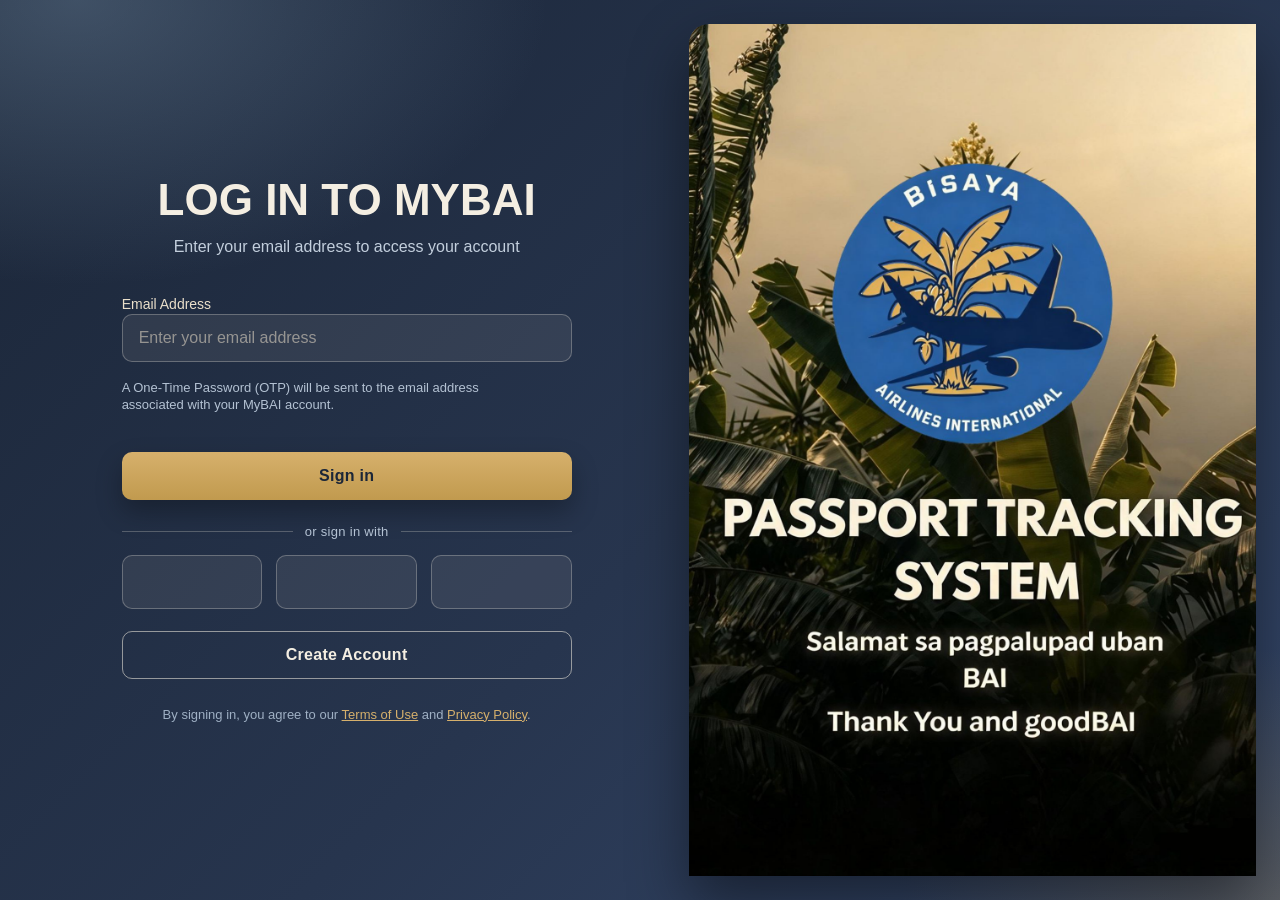
==== commit 5d1b2eec: "fixed auth terminal bg logo overlay" ====
--- a/index.html
+++ b/index.html
@@ -7,7 +7,6 @@
   <link rel="preconnect" href="https://fonts.googleapis.com">
   <link rel="preconnect" href="https://fonts.gstatic.com" crossorigin>
   <link href="https://fonts.googleapis.com/css2?family=Plus+Jakarta+Sans:wght@400;500;600;700;800&display=swap" rel="stylesheet">
-  <link rel="stylesheet" href="https://cdnjs.cloudflare.com/ajax/libs/font-awesome/6.5.1/css/all.min.css">
   <link rel="stylesheet" href="style.css">
 </head>
 <body>
--- a/style.css
+++ b/style.css
@@ -915,7 +915,14 @@
 .login-box .terms{color:#9fb0c4}
 .login-box .terms a{color:#d6b06c}
 .login-box .terms a:hover{color:#f4a46b}
-#socialLoginMessage .link-application-modal-card{background:#f4eee2;border-color:#eadfca;border-radius:20px 0 0 0}
+#socialLoginMessage .link-application-modal-card{background:#f4eee2;border-color:#eadfca;border-radius:12px}
+body .upload-box{border-radius:0 !important}
+
+/* Register / verify pages: lift the card off the background */
+.terminal-auth{position:relative}
+.terminal-auth::before{content:"";position:absolute;inset:0;pointer-events:none;background:radial-gradient(ellipse 65% 75% at 50% 50%,rgba(12,20,36,.48) 0%,rgba(12,20,36,.24) 60%,rgba(12,20,36,.12) 100%)}
+.terminal-auth > *{position:relative;z-index:1}
+.terminal-auth .auth-card,.terminal-auth .auth-choice-card,.terminal-auth .registration-card,.terminal-auth .verify-card,.terminal-auth .created-card,.terminal-auth .renewal-continue-card,.terminal-auth .new-application-card{box-shadow:0 40px 90px rgba(8,14,28,.60),0 14px 30px rgba(8,14,28,.40)}
 
 /* Same card corner (top-left round, other 3 sharp) on the create-account cards */
 .auth-card,
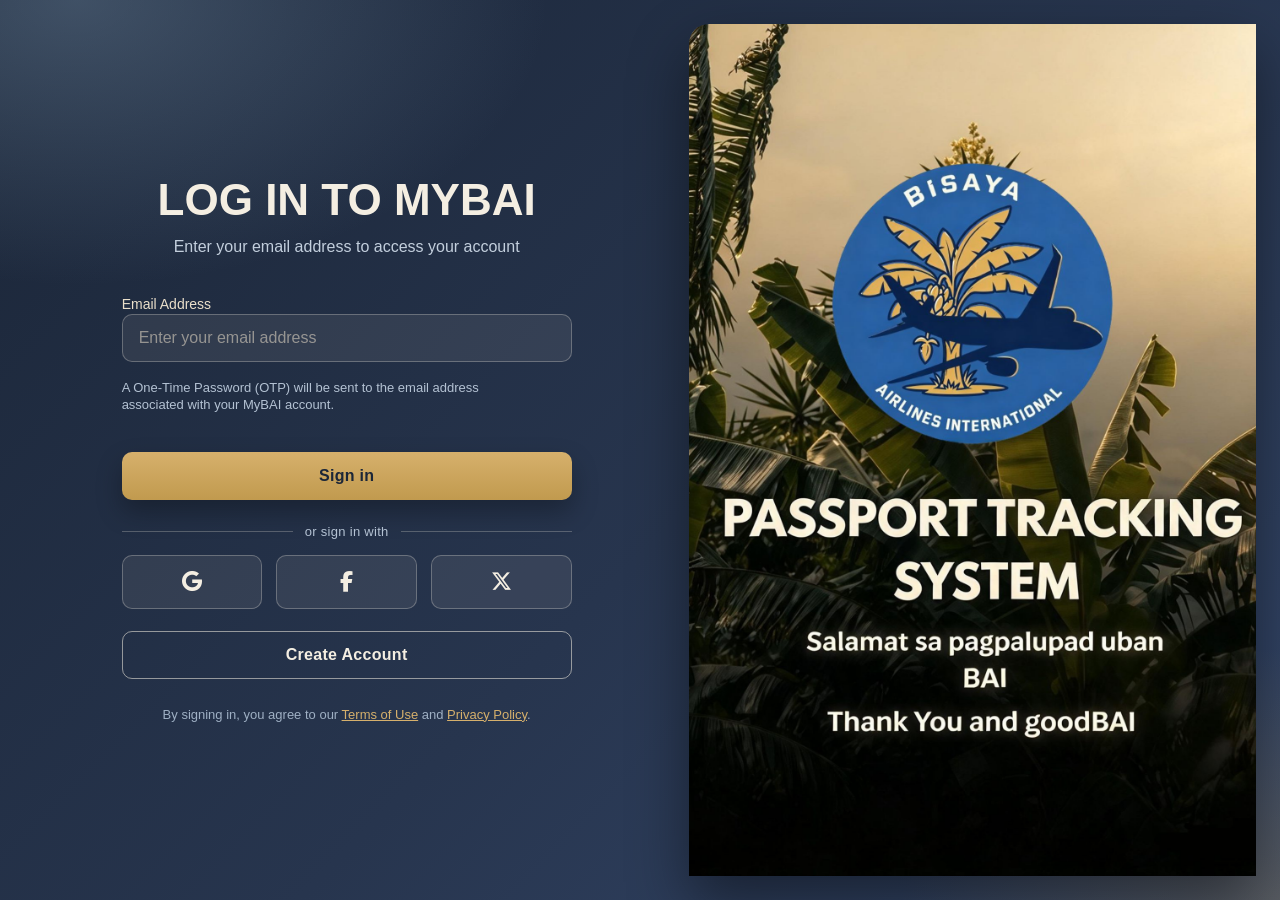
==== commit 8c7beb26: "I just noticed that I removed the font awesome font hence the removed social icons from login, fixed" ====
--- a/index.html
+++ b/index.html
@@ -8,6 +8,7 @@
   <link rel="preconnect" href="https://fonts.gstatic.com" crossorigin>
   <link href="https://fonts.googleapis.com/css2?family=Plus+Jakarta+Sans:wght@400;500;600;700;800&display=swap" rel="stylesheet">
   <link rel="stylesheet" href="style.css">
+  <link rel="stylesheet" href="https://cdnjs.cloudflare.com/ajax/libs/font-awesome/6.5.1/css/all.min.css">
 </head>
 <body>
   <div id="app"></div>
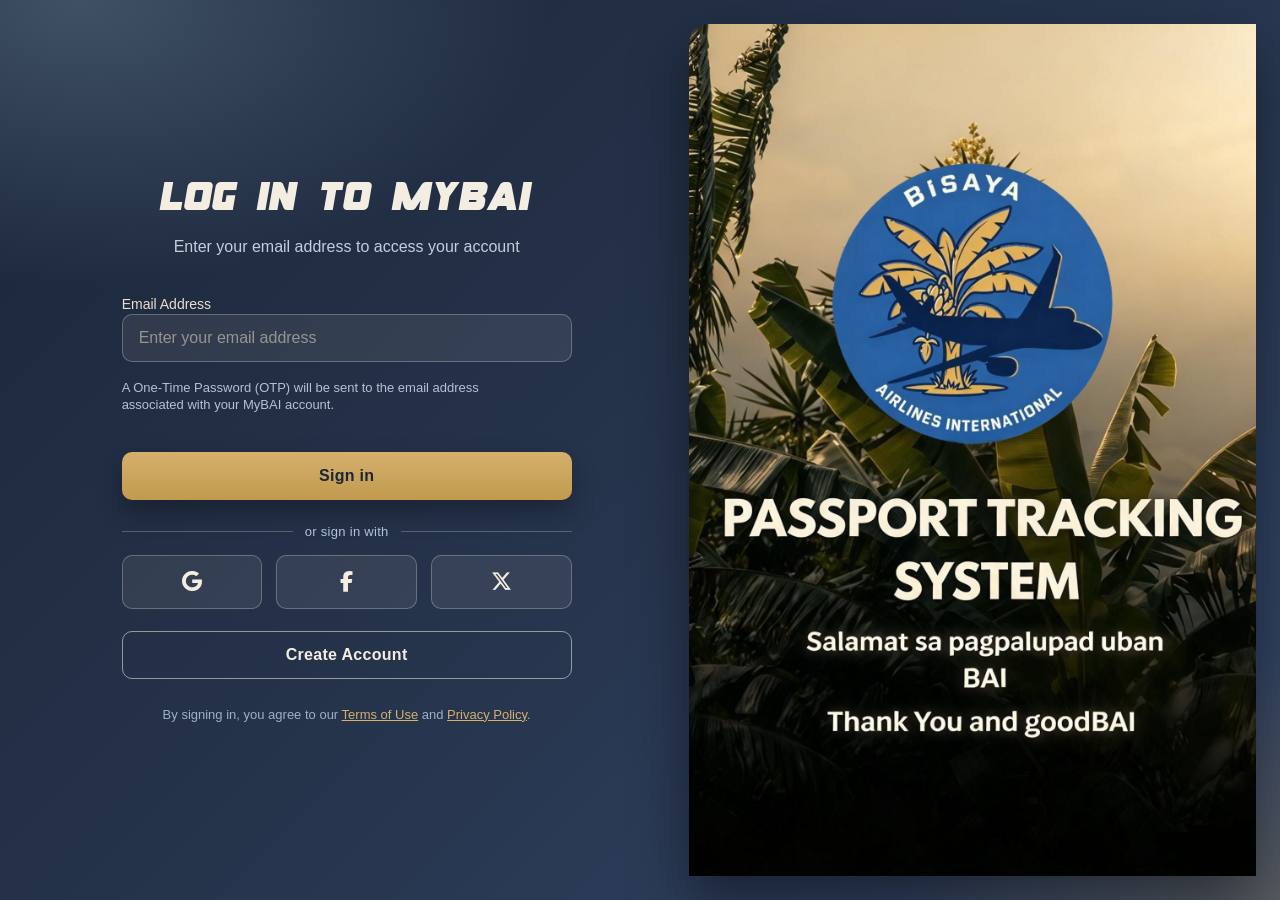
==== commit bf87c11a: "hate uni" ====
--- a/index.html
+++ b/index.html
@@ -1,14 +1,23 @@
 <!doctype html>
+<!--
+  BAI Passport Tracking System — MyBAI Member Portal
+  Single-page application shell for passport applicants.
+  All views, hash-based routing, and client-side state live in script.js.
+-->
 <html lang="en">
 <head>
   <meta charset="UTF-8">
   <meta name="viewport" content="width=device-width, initial-scale=1.0">
   <title>BAI Passport Tracking System</title>
+
+  <!-- Google Fonts & Font Awesome Icons -->
   <link rel="preconnect" href="https://fonts.googleapis.com">
   <link rel="preconnect" href="https://fonts.gstatic.com" crossorigin>
   <link href="https://fonts.googleapis.com/css2?family=Plus+Jakarta+Sans:wght@400;500;600;700;800&display=swap" rel="stylesheet">
+  <link rel="stylesheet" href="https://cdnjs.cloudflare.com/ajax/libs/font-awesome/6.5.1/css/all.min.css">
+
+  <!-- Member Portal Styles -->
   <link rel="stylesheet" href="style.css">
-  <link rel="stylesheet" href="https://cdnjs.cloudflare.com/ajax/libs/font-awesome/6.5.1/css/all.min.css">
 </head>
 <body>
   <div id="app"></div>
--- a/style.css
+++ b/style.css
@@ -1,5 +1,24 @@
-
-:root{
+/* ==========================================================================
+   BAI Passport Tracking System — Member Portal Stylesheet (style.css)
+
+   Architecture & Major Sections:
+     1. Design Tokens (:root) & Global Reset
+     2. Shared Auth Cards, Login Split-Screen & Legacy Complaint Views
+     3. Member Dashboard Shell (Sidebar, Topbar, Hero Banner & Overview Cards)
+     4. Profile, Status Lookup & Stepper Timeline
+     5. Terminal-Themed Registration, File Upload Boxes & OTP Verification
+     6. Email Change Flow & Account Settings
+     7. Help Center, Knowledge Base, Deterministic AI Chat & Enquiry Threads
+     8. In-App Notification Dropdown & Validation Modals
+     9. Brand Theme Overrides (Navy/Gold/Orange Hover States & Aeromove Font)
+    10. 5-Step Passport Renewal & New Application Wizards
+    11. Legal Pages (Privacy Policy & Terms & Conditions)
+
+   Note: Later sections intentionally override base rules via CSS cascade
+   (e.g., navy login backdrop, horizontal status stepper, wizard overrides).
+   ========================================================================== */
+
+:root {
   --blue:#27354e;
   --blue-dark:#27354e;
   --blue-light:#7a94ad;
@@ -9,25 +28,45 @@
   --bg:#eef1ef;
   --shadow:0 8px 30px rgba(0,0,0,.12);
 }
-*{box-sizing:border-box}
-html,body{margin:0;min-height:100%;font-family:Poppins,Arial,sans-serif;color:var(--text)}
-button,input,select,textarea{font:inherit}
-button,a{cursor:pointer}
-a{color:#27354e}
-body{background:#ddd}
+
+* {
+  box-sizing:border-box;
+}
+
+html,body {
+  margin:0;
+  min-height:100%;
+  font-family:Poppins,Arial,sans-serif;
+  color:var(--text);
+}
+
+button,input,select,textarea {
+  font:inherit;
+}
+
+button,a {
+  cursor:pointer;
+}
+
+a {
+  color:#27354e;
+}
+
+body {
+  background:#ddd;
+}
 
 /* Shared auth layout */
-.auth-screen{
+.auth-screen {
   min-height:100vh;
-  background:
-    linear-gradient(rgba(31,16,43,.18),rgba(31,16,43,.28)),
-    url("assets/auth-city-clean.jpg") center/cover fixed;
+  background: linear-gradient(rgba(31,16,43,.18),rgba(31,16,43,.28)), url("assets/auth-city-clean.jpg") center/cover fixed;
   display:flex;
   align-items:center;
   justify-content:center;
   padding:44px 20px;
 }
-.auth-card{
+
+.auth-card {
   width:min(505px,94vw);
   min-height:690px;
   background:#fff;
@@ -35,18 +74,81 @@
   padding:38px 26px;
   box-shadow:0 15px 45px rgba(0,0,0,.17);
 }
-.auth-card.compact{min-height:565px}
-.auth-brand{display:flex;align-items:center;gap:12px;margin:-5px 0 20px -6px}
-.auth-brand img{width:70px;height:70px;border-radius:50%;object-fit:cover}
-.auth-brand-title{font-size:46px;line-height:.9;font-weight:800;color:#fff;display:none}
-.auth-heading{text-align:center;color:#111;font-size:25px;font-weight:500;margin:10px 0 12px}
-.auth-sub{text-align:center;font-size:15px;line-height:1.45;margin-bottom:54px;color:#666}
-.id-match-note{margin:0 0 16px;padding:9px 12px;border-left:3px solid #27354e;background:rgba(39,53,78,.08);color:#555;font-size:12px;line-height:1.45}
-.form-grid{display:grid;grid-template-columns:1fr 1fr;gap:20px 8px}
-.field{margin-bottom:10px}
-.field.full{grid-column:1/-1}
-label{display:block;color:#27354e;font-size:14px;margin-bottom:2px}
-input,select,textarea{
+
+.auth-card.compact {
+  min-height:565px;
+}
+
+.auth-brand {
+  display:flex;
+  align-items:center;
+  gap:12px;
+  margin:-5px 0 20px -6px;
+}
+
+.auth-brand img {
+  width:70px;
+  height:70px;
+  border-radius:50%;
+  object-fit:cover;
+}
+
+.auth-brand-title {
+  font-size:46px;
+  line-height:.9;
+  font-weight:800;
+  color:#fff;
+  display:none;
+}
+
+.auth-heading {
+  text-align:center;
+  color:#111;
+  font-size:25px;
+  font-weight:500;
+  margin:10px 0 12px;
+}
+
+.auth-sub {
+  text-align:center;
+  font-size:15px;
+  line-height:1.45;
+  margin-bottom:54px;
+  color:#666;
+}
+
+.id-match-note {
+  margin:0 0 16px;
+  padding:9px 12px;
+  border-left:3px solid #27354e;
+  background:rgba(39,53,78,.08);
+  color:#555;
+  font-size:12px;
+  line-height:1.45;
+}
+
+.form-grid {
+  display:grid;
+  grid-template-columns:1fr 1fr;
+  gap:20px 8px;
+}
+
+.field {
+  margin-bottom:10px;
+}
+
+.field.full {
+  grid-column:1/-1;
+}
+
+label {
+  display:block;
+  color:#27354e;
+  font-size:14px;
+  margin-bottom:2px;
+}
+
+input,select,textarea {
   width:100%;
   border:1px solid #bbb;
   border-radius:7px;
@@ -54,70 +156,248 @@
   background:#fff;
   color:#222;
 }
-input,select{height:39px;padding:7px 10px}
-textarea{min-height:370px;padding:10px;resize:vertical}
-input:focus,select:focus,textarea:focus{border-color:#27354e;box-shadow:0 0 0 2px rgba(39,53,78,.1)}
-
-.field.invalid input,
-.field.invalid select,
-.field.invalid textarea{border-color:#d9534f;box-shadow:none}
-.field-error{margin-top:4px;color:#d9534f;font-size:12px;line-height:1.3;text-align:left}
-.agreement.invalid{color:#d9534f}
-.agreement.invalid input{outline:1px solid #d9534f;outline-offset:1px}
-.agreement-error{margin-left:22px}
-.password-wrap{position:relative}
-.password-wrap input{padding-right:42px}
-.eye{position:absolute;right:10px;top:50%;transform:translateY(-50%);color:#aaa;border:0;background:none;font-size:17px}
-.primary{
-  width:100%;height:43px;border:0;border-radius:7px;
-  background:linear-gradient(#34476a,#27354e);color:#fff;font-weight:500;
-}
-.primary:hover{filter:brightness(.96)}
-.link-btn{background:none;border:0;color:#27354e;text-decoration:underline;padding:0}
-.auth-actions{margin-top:28px}
-.auth-foot{text-align:center;margin-top:20px;font-size:14px}
-.divider{display:flex;align-items:center;gap:10px;justify-content:center;margin:28px 0}
-.divider:before,.divider:after{content:"";height:2px;background:#aaa;width:104px}
-.message-screen{
-  display:flex;flex-direction:column;align-items:center;justify-content:center;
-  text-align:center;min-height:610px;padding:20px;
-}
-.message-icon{width:78px;height:78px;border-radius:50%;object-fit:cover;margin-bottom:10px}
-.message-screen h1{color:#111;font-size:38px;font-weight:500;margin:20px 0 10px}
-.message-screen p{max-width:400px;line-height:1.5;margin:0 0 22px}
-.message-screen .primary{max-width:450px}
+
+input,select {
+  height:39px;
+  padding:7px 10px;
+}
+
+textarea {
+  min-height:370px;
+  padding:10px;
+  resize:vertical;
+}
+
+input:focus,select:focus,textarea:focus {
+  border-color:#27354e;
+  box-shadow:0 0 0 2px rgba(39,53,78,.1);
+}
+
+.field.invalid input, .field.invalid select, .field.invalid textarea {
+  border-color:#d9534f;
+  box-shadow:none;
+}
+
+.field-error {
+  margin-top:4px;
+  color:#d9534f;
+  font-size:12px;
+  line-height:1.3;
+  text-align:left;
+}
+
+.agreement.invalid {
+  color:#d9534f;
+}
+
+.agreement.invalid input {
+  outline:1px solid #d9534f;
+  outline-offset:1px;
+}
+
+.agreement-error {
+  margin-left:22px;
+}
+
+.password-wrap {
+  position:relative;
+}
+
+.password-wrap input {
+  padding-right:42px;
+}
+
+.eye {
+  position:absolute;
+  right:10px;
+  top:50%;
+  transform:translateY(-50%);
+  color:#aaa;
+  border:0;
+  background:none;
+  font-size:17px;
+}
+
+.primary {
+  width:100%;
+  height:43px;
+  border:0;
+  border-radius:7px;
+  background:linear-gradient(#34476a,#27354e);
+  color:#fff;
+  font-weight:500;
+}
+
+.primary:hover {
+  filter:brightness(.96);
+}
+
+.link-btn {
+  background:none;
+  border:0;
+  color:#27354e;
+  text-decoration:underline;
+  padding:0;
+}
+
+.auth-actions {
+  margin-top:28px;
+}
+
+.auth-foot {
+  text-align:center;
+  margin-top:20px;
+  font-size:14px;
+}
+
+.divider {
+  display:flex;
+  align-items:center;
+  gap:10px;
+  justify-content:center;
+  margin:28px 0;
+}
+
+.divider:before,.divider:after {
+  content:"";
+  height:2px;
+  background:#aaa;
+  width:104px;
+}
+
+.message-screen {
+  display:flex;
+  flex-direction:column;
+  align-items:center;
+  justify-content:center;
+  text-align:center;
+  min-height:610px;
+  padding:20px;
+}
+
+.message-icon {
+  width:78px;
+  height:78px;
+  border-radius:50%;
+  object-fit:cover;
+  margin-bottom:10px;
+}
+
+.message-screen h1 {
+  color:#111;
+  font-size:38px;
+  font-weight:500;
+  margin:20px 0 10px;
+}
+
+.message-screen p {
+  max-width:400px;
+  line-height:1.5;
+  margin:0 0 22px;
+}
+
+.message-screen .primary {
+  max-width:450px;
+}
 
 /* Login */
-.login-screen{
+.login-screen {
   min-height:100vh;
-  display:grid;grid-template-columns:44.4% 55.6%;
+  display:grid;
+  grid-template-columns:44.4% 55.6%;
   background:#fff;
 }
-.login-visual{
+
+.login-visual {
+  
   /* The supplied login screenshot already contains the correct logo, text,
      background image, and dark overlay. Use it as one complete visual panel
      instead of layering those elements a second time. */
-  background:none;overflow:hidden;
+background:none;
+  overflow:hidden;
   position:relative;
   min-height:100vh;
 }
-.login-copy{display:none}
-.login-visual::before{content:"";position:absolute;inset:-8px;background:url("assets/login-left-bg.jpg") center center/cover no-repeat}
-@media(max-width:900px){.login-visual::before{background-position:center top}}
-.login-logo{display:none}
-.login-panel{display:flex;align-items:center;justify-content:center;padding:40px}
-.login-box{width:min(450px,100%)}
-.login-box h1{text-align:center;color:#27354e;font-size:44px;line-height:1;margin:0 0 14px;font-weight:800}
-.login-box .subtitle{text-align:center;margin-bottom:40px}
-.login-box .field{margin-bottom:18px}
-.login-box .primary{margin-top:18px}
-.remember{display:flex;align-items:center;gap:5px;margin-top:8px}
-.remember input{width:auto;height:auto}
-.small-center{text-align:center;margin-top:20px}
-.terms{text-align:center;margin-top:28px;font-size:13px}
+
+.login-copy {
+  display:none;
+}
+
+.login-visual::before {
+  content:"";
+  position:absolute;
+  inset:-8px;
+  background:url("assets/login-left-bg.jpg") center center/cover no-repeat;
+}
+
+@media(max-width:900px) {
+  .login-visual::before {
+    background-position:center top;
+  }
+}
+
+.login-logo {
+  display:none;
+}
+
+.login-panel {
+  display:flex;
+  align-items:center;
+  justify-content:center;
+  padding:40px;
+}
+
+.login-box {
+  width:min(450px,100%);
+}
+
+.login-box h1 {
+  text-align:center;
+  color:#27354e;
+  font-size:44px;
+  line-height:1;
+  margin:0 0 14px;
+  font-weight:800;
+}
+
+.login-box .subtitle {
+  text-align:center;
+  margin-bottom:40px;
+}
+
+.login-box .field {
+  margin-bottom:18px;
+}
+
+.login-box .primary {
+  margin-top:18px;
+}
+
+.remember {
+  display:flex;
+  align-items:center;
+  gap:5px;
+  margin-top:8px;
+}
+
+.remember input {
+  width:auto;
+  height:auto;
+}
+
+.small-center {
+  text-align:center;
+  margin-top:20px;
+}
+
+.terms {
+  text-align:center;
+  margin-top:28px;
+  font-size:13px;
+}
 
 /* Complaint */
-.complaint-bg{
+.complaint-bg {
   min-height:100vh;
   width:100%;
   background:linear-gradient(180deg,#d9ddd9 0%,#9ea19f 45%,#171717 100%);
@@ -126,32 +406,57 @@
   align-items:center;
   padding:32px 20px;
 }
-.complaint-card{
+
+.complaint-card {
   width:min(858px,100%);
   background:#fff;
   padding:38px 205px 34px;
   border-radius:2px;
   box-shadow:0 8px 28px rgba(0,0,0,.12);
 }
-.complaint-header{text-align:center;margin-bottom:38px}
-.complaint-header h1{
-  color:#27354e;font-size:42px;line-height:1.1;
-  margin:0 0 4px;font-weight:800;
-}
-.complaint-header p{margin:0;font-size:14px;color:#666}
-.complaint-card .field{margin-bottom:10px}
-.complaint-card label{font-size:14px}
-.complaint-card input,
-.complaint-card select{
+
+.complaint-header {
+  text-align:center;
+  margin-bottom:38px;
+}
+
+.complaint-header h1 {
+  color:#27354e;
+  font-size:42px;
+  line-height:1.1;
+  margin:0 0 4px;
+  font-weight:800;
+}
+
+.complaint-header p {
+  margin:0;
+  font-size:14px;
+  color:#666;
+}
+
+.complaint-card .field {
+  margin-bottom:10px;
+}
+
+.complaint-card label {
+  font-size:14px;
+}
+
+.complaint-card input, .complaint-card select {
   height:39px;
 }
-.complaint-card textarea{
+
+.complaint-card textarea {
   height:372px;
   min-height:372px;
   resize:vertical;
 }
-.complaint-submit{margin-top:7px}
-.complaint-success-card{
+
+.complaint-submit {
+  margin-top:7px;
+}
+
+.complaint-success-card {
   width:min(495px,92vw);
   min-height:435px;
   display:flex;
@@ -159,123 +464,662 @@
   justify-content:center;
   padding:35px 24px;
 }
-.complaint-success{text-align:center;width:100%}
-.complaint-success h1{
-  color:#27354e;font-size:40px;font-weight:800;margin:0 0 10px;
-}
-.complaint-success p{line-height:1.5;margin:0 0 28px;font-size:14px}
-.complaint-success .primary{max-width:450px}
+
+.complaint-success {
+  text-align:center;
+  width:100%;
+}
+
+.complaint-success h1 {
+  color:#27354e;
+  font-size:40px;
+  font-weight:800;
+  margin:0 0 10px;
+}
+
+.complaint-success p {
+  line-height:1.5;
+  margin:0 0 28px;
+  font-size:14px;
+}
+
+.complaint-success .primary {
+  max-width:450px;
+}
 
 /* Dashboard */
-.dashboard{
-  height:100vh;height:100dvh;overflow:hidden;background:var(--page);display:grid;
-  grid-template-columns:185px 1fr;grid-template-rows:128px 1fr 49px;
-}
-.sidebar{
-  grid-row:1/4;background:linear-gradient(180deg,#27354e 0%,#212d44 55%,#1b2638 100%);color:#fff;padding:20px 10px;
+.dashboard {
+  height:100vh;
+  height:100dvh;
+  overflow:hidden;
+  background:var(--page);
+  display:grid;
+  grid-template-columns:185px 1fr;
+  grid-template-rows:128px 1fr 49px;
+}
+
+.sidebar {
+  grid-row:1/4;
+  background:linear-gradient(180deg,#27354e 0%,#212d44 55%,#1b2638 100%);
+  color:#fff;
+  padding:20px 10px;
   position:relative;
 }
-.sidebar-logo{height:139px;background:transparent;border-radius:0;margin:6px 30px 30px 30px;display:flex;align-items:center;justify-content:center}
-.sidebar-logo img{width:125px;height:125px;border-radius:50%;object-fit:contain;background:transparent;display:block}
-.nav{display:flex;flex-direction:column;gap:7px}
-.nav button{
-  border:0;background:transparent;color:#fff;text-align:left;padding:12px 12px;border-radius:9px;font-size:14px;letter-spacing:.5px
-}
-.nav button{transition:transform .2s ease,background .2s ease}
-.nav button:hover{background:rgba(255,255,255,.16);transform:translateX(6px)}
-.nav button{display:flex;align-items:center;gap:12px;position:relative}
-.nav .ni{width:19px;height:19px;flex:none;fill:none;stroke:currentColor;stroke-width:1.8;stroke-linecap:round;stroke-linejoin:round}
-:root{--page:#f4eee2}
-.nav button.active{background:var(--page);color:#27354e;font-weight:700;margin-right:-10px;padding-right:22px;border-radius:26px 0 0 26px}
-.nav button.active::after{content:"";position:absolute;right:0;bottom:-26px;width:26px;height:26px;pointer-events:none;background:radial-gradient(circle at 0 100%,transparent 26px,var(--page) 26.5px)}
-
-
-.nav button.active::before{content:"";position:absolute;right:0;top:-26px;width:26px;height:26px;pointer-events:none;background:radial-gradient(circle at 0 0,transparent 26px,var(--page) 26.5px)}
-.nav button.active .ni{color:#27354e}
-.nav button.active:hover{transform:none}
-
-.help{
-  position:absolute;left:10px;right:10px;bottom:70px;background:#27354e;border-radius:12px;padding:16px 10px;text-align:center;font-size:11px
-}
-.help strong{font-size:12px}
-.top-actions{position:relative}
-.top-actions .user-menu{position:static}
-.top-actions .user-menu-toggle{display:none}
-.top-actions .user-dropdown{top:54px;right:0}
-.profile-avatar{cursor:pointer}
-@media(max-height:620px){.help{display:none}}
-.help button{margin-top:8px;border:1px solid #fff;background:transparent;color:#fff;border-radius:20px;padding:6px 15px}
-.topbar{
-  grid-column:2;display:flex;align-items:center;justify-content:space-between;
-  background:#fff;border-top:4px solid #27354e;border-bottom:3px solid #ddd;padding:0 35px 0 28px
-}
-.welcome{font-size:34px;font-weight:700;letter-spacing:2px;color:#27354e}
-.welcome small{display:block;font-size:16px;font-weight:500;letter-spacing:0;color:#27354e;margin-top:4px}
-.top-actions{display:flex;align-items:center;gap:22px;color:#27354e}
-.bell{font-size:27px;position:relative}.badge{position:absolute;top:-5px;right:-7px;background:#c19a4e;color:#fff;border-radius:50%;font-size:10px;padding:2px 5px}
-.avatar{width:43px;height:43px;border-radius:50%;background:#27354e;color:#fff;display:flex;align-items:center;justify-content:center;font-size:24px}
-.content{grid-column:2;padding:20px 25px 10px;min-height:0;overflow-y:auto;scrollbar-width:thin}
-.hero{
-  height:142px;border-radius:20px 0 0 0;overflow:hidden;
+
+.sidebar-logo {
+  height:139px;
+  background:transparent;
+  border-radius:0;
+  margin:6px 30px 30px 30px;
+  display:flex;
+  align-items:center;
+  justify-content:center;
+}
+
+.sidebar-logo img {
+  width:125px;
+  height:125px;
+  border-radius:50%;
+  object-fit:contain;
+  background:transparent;
+  display:block;
+}
+
+.nav {
+  display:flex;
+  flex-direction:column;
+  gap:7px;
+}
+
+.nav button {
+  border:0;
+  background:transparent;
+  color:#fff;
+  text-align:left;
+  padding:12px 12px;
+  border-radius:9px;
+  font-size:14px;
+  letter-spacing:.5px;
+}
+
+.nav button {
+  transition:transform .2s ease,background .2s ease;
+}
+
+.nav button:hover {
+  background:rgba(255,255,255,.16);
+  transform:translateX(6px);
+}
+
+.nav button {
+  display:flex;
+  align-items:center;
+  gap:12px;
+  position:relative;
+}
+
+.nav .ni {
+  width:19px;
+  height:19px;
+  flex:none;
+  fill:none;
+  stroke:currentColor;
+  stroke-width:1.8;
+  stroke-linecap:round;
+  stroke-linejoin:round;
+}
+
+:root {
+  --page:#f4eee2;
+}
+
+.nav button.active {
+  background:var(--page);
+  color:#27354e;
+  font-weight:700;
+  margin-right:-10px;
+  padding-right:22px;
+  border-radius:26px 0 0 26px;
+}
+
+.nav button.active::after {
+  content:"";
+  position:absolute;
+  right:0;
+  bottom:-26px;
+  width:26px;
+  height:26px;
+  pointer-events:none;
+  background:radial-gradient(circle at 0 100%,transparent 26px,var(--page) 26.5px);
+}
+
+.nav button.active::before {
+  content:"";
+  position:absolute;
+  right:0;
+  top:-26px;
+  width:26px;
+  height:26px;
+  pointer-events:none;
+  background:radial-gradient(circle at 0 0,transparent 26px,var(--page) 26.5px);
+}
+
+.nav button.active .ni {
+  color:#27354e;
+}
+
+.nav button.active:hover {
+  transform:none;
+}
+
+.help {
+  position:absolute;
+  left:10px;
+  right:10px;
+  bottom:70px;
+  background:#27354e;
+  border-radius:12px;
+  padding:16px 10px;
+  text-align:center;
+  font-size:11px;
+}
+
+.help strong {
+  font-size:12px;
+}
+
+.top-actions {
+  position:relative;
+}
+
+.top-actions .user-menu {
+  position:static;
+}
+
+.top-actions .user-menu-toggle {
+  display:none;
+}
+
+.top-actions .user-dropdown {
+  top:54px;
+  right:0;
+}
+
+.profile-avatar {
+  cursor:pointer;
+}
+
+@media(max-height:620px) {
+  .help {
+    display:none;
+  }
+}
+
+.help button {
+  margin-top:8px;
+  border:1px solid #fff;
+  background:transparent;
+  color:#fff;
+  border-radius:20px;
+  padding:6px 15px;
+}
+
+.topbar {
+  grid-column:2;
+  display:flex;
+  align-items:center;
+  justify-content:space-between;
+  background:#fff;
+  border-top:4px solid #27354e;
+  border-bottom:3px solid #ddd;
+  padding:0 35px 0 28px;
+}
+
+.welcome {
+  font-size:34px;
+  font-weight:700;
+  letter-spacing:2px;
+  color:#27354e;
+}
+
+.welcome small {
+  display:block;
+  font-size:16px;
+  font-weight:500;
+  letter-spacing:0;
+  color:#27354e;
+  margin-top:4px;
+}
+
+.top-actions {
+  display:flex;
+  align-items:center;
+  gap:22px;
+  color:#27354e;
+}
+
+.bell {
+  font-size:27px;
+  position:relative;
+}
+
+.badge {
+  position:absolute;
+  top:-5px;
+  right:-7px;
+  background:#c19a4e;
+  color:#fff;
+  border-radius:50%;
+  font-size:10px;
+  padding:2px 5px;
+}
+
+.avatar {
+  width:43px;
+  height:43px;
+  border-radius:50%;
+  background:#27354e;
+  color:#fff;
+  display:flex;
+  align-items:center;
+  justify-content:center;
+  font-size:24px;
+}
+
+.content {
+  grid-column:2;
+  padding:20px 25px 10px;
+  min-height:0;
+  overflow-y:auto;
+  scrollbar-width:thin;
+}
+
+.hero {
+  height:142px;
+  border-radius:20px 0 0 0;
+  overflow:hidden;
   background:linear-gradient(90deg,#27354e 0%,#27354e 34%,rgba(39,53,78,.5)),url("assets/dashboard-banner.jpg") center/cover;
-  padding:20px;color:#fff
-}
-.hero h2{margin:0;font-size:28px;letter-spacing:2px;text-shadow:0 2px 10px rgba(0,0,0,.25)}.hero p{font-size:20px;letter-spacing:2px;margin:8px 0}
-.hero{position:relative;box-shadow:0 14px 32px rgba(39,53,78,.30)}
-.hero::after{content:"";position:absolute;top:0;left:-60%;width:40%;height:100%;background:linear-gradient(100deg,transparent,rgba(255,255,255,.22),transparent);transform:skewX(-20deg);animation:heroShine 5s ease-in-out infinite;pointer-events:none}
-@keyframes heroShine{0%,60%{left:-60%}100%{left:130%}}
-.cards{display:grid;grid-template-columns:1fr 395px;gap:20px;margin-top:20px}
-.panel{background:#fff;border:0;border-radius:20px 0 0 0;padding:17px 21px;box-shadow:0 4px 18px rgba(39,53,78,.08);transition:transform .25s ease,box-shadow .25s ease}
-.panel:hover{transform:translateY(-4px);box-shadow:0 14px 30px rgba(39,53,78,.18)}
-.cards .panel{animation:fadeUp .6s ease both}
-.cards .panel:nth-child(2){animation-delay:.15s}
-@keyframes fadeUp{from{opacity:0;transform:translateY(18px)}to{opacity:1;transform:translateY(0)}}
-@media(prefers-reduced-motion:reduce){.hero::after,.cards .panel{animation:none}}
-.panel h3{font-size:20px;letter-spacing:2px;font-weight:500;color:#27354e;margin:0 0 10px;border-bottom:1px solid #ddd;padding-bottom:12px}
-.update{padding:18px 8px;border-bottom:1px solid #ddd;display:flex;gap:10px;align-items:center;font-size:13px;color:#27354e}
-.update:last-child{border-bottom:0}.dot{width:28px;height:28px;border-radius:50%;display:flex;align-items:center;justify-content:center;font-size:16px}
-.dot.green{background:#7bea87;color:#fff}.dot.blue{background:#7a94ad;color:#fff}.dot.orange{background:#fff;border:3px solid #ff8138;color:#ff8138}
-.update time{margin-left:auto;color:#aaa;text-align:right}
-.passport{background:linear-gradient(135deg,#27354e 0%,#1b2638 100%);box-shadow:0 10px 22px rgba(39,53,78,.35);color:#fff;border-radius:14px;padding:14px;margin:0 0 12px;min-height:164px;position:relative}
-.passport strong{display:block;font-size:13px}.passport .name{font-size:15px;margin:4px 0 15px}.passport .id{font-weight:600}.map{position:absolute;right:0;top:0;width:45%;height:100%;background:rgba(0,0,0,.18);border-radius:0 10px 10px 0;display:flex;align-items:center;justify-content:center;font-size:55px;opacity:.65}
-.trip{border:1px solid #eee;border-radius:10px;padding:10px}.trip-head{display:flex;justify-content:space-between;color:#27354e;font-size:13px}.route{display:flex;justify-content:space-between;align-items:center;margin:14px 0;font-weight:500;color:#27354e}.plane{font-size:22px;color:#111}.trip-meta{border-top:1px solid #eee;padding-top:8px;font-size:11px}.status{float:right;background:#79e57d;border-radius:15px;padding:4px 10px;letter-spacing:1px}
-.footer{grid-column:2;border-top:3px solid #ddd;background:#fff;display:flex;justify-content:space-between;align-items:center;padding:0 25px;color:#aaa;font-size:10px}
+  padding:20px;
+  color:#fff;
+}
+
+.hero h2 {
+  margin:0;
+  font-size:28px;
+  letter-spacing:2px;
+  text-shadow:0 2px 10px rgba(0,0,0,.25);
+}
+
+.hero p {
+  font-size:20px;
+  letter-spacing:2px;
+  margin:8px 0;
+}
+
+.hero {
+  position:relative;
+  box-shadow:0 14px 32px rgba(39,53,78,.30);
+}
+
+.hero::after {
+  content:"";
+  position:absolute;
+  top:0;
+  left:-60%;
+  width:40%;
+  height:100%;
+  background:linear-gradient(100deg,transparent,rgba(255,255,255,.22),transparent);
+  transform:skewX(-20deg);
+  animation:heroShine 5s ease-in-out infinite;
+  pointer-events:none;
+}
+
+@keyframes heroShine {
+  0%,60% {
+    left:-60%;
+  }
+  100% {
+    left:130%;
+  }
+}
+
+.cards {
+  display:grid;
+  grid-template-columns:1fr 395px;
+  gap:20px;
+  margin-top:20px;
+}
+
+.panel {
+  background:#fff;
+  border:0;
+  border-radius:20px 0 0 0;
+  padding:17px 21px;
+  box-shadow:0 4px 18px rgba(39,53,78,.08);
+  transition:transform .25s ease,box-shadow .25s ease;
+}
+
+.panel:hover {
+  transform:none;
+}
+
+.cards .panel {
+  animation:fadeUp .6s ease both;
+}
+
+.cards .panel:nth-child(2) {
+  animation-delay:.15s;
+}
+
+@keyframes fadeUp {
+  from {
+    opacity:0;
+    transform:translateY(18px);
+  }
+  to {
+    opacity:1;
+    transform:translateY(0);
+  }
+}
+
+@media(prefers-reduced-motion:reduce) {
+  .hero::after,.cards .panel {
+    animation:none;
+  }
+}
+
+.panel h3 {
+  font-size:20px;
+  letter-spacing:2px;
+  font-weight:500;
+  color:#27354e;
+  margin:0 0 10px;
+  border-bottom:1px solid #ddd;
+  padding-bottom:12px;
+}
+
+.update {
+  padding:18px 8px;
+  border-bottom:1px solid #ddd;
+  display:flex;
+  gap:10px;
+  align-items:center;
+  font-size:13px;
+  color:#27354e;
+}
+
+.update:last-child {
+  border-bottom:0;
+}
+
+.dot {
+  width:28px;
+  height:28px;
+  border-radius:50%;
+  display:flex;
+  align-items:center;
+  justify-content:center;
+  font-size:16px;
+}
+
+.dot.green {
+  background:#7bea87;
+  color:#fff;
+}
+
+.dot.blue {
+  background:#7a94ad;
+  color:#fff;
+}
+
+.dot.orange {
+  background:#fff;
+  border:3px solid #ff8138;
+  color:#ff8138;
+}
+
+.update time {
+  margin-left:auto;
+  color:#aaa;
+  text-align:right;
+}
+
+.passport {
+  background:linear-gradient(135deg,#27354e 0%,#1b2638 100%);
+  box-shadow:0 10px 22px rgba(39,53,78,.35);
+  color:#fff;
+  border-radius:14px;
+  padding:14px;
+  margin:0 0 12px;
+  min-height:164px;
+  position:relative;
+}
+
+.passport strong {
+  display:block;
+  font-size:13px;
+}
+
+.passport .name {
+  font-size:15px;
+  margin:4px 0 15px;
+}
+
+.passport .id {
+  font-weight:600;
+}
+
+.map {
+  position:absolute;
+  right:0;
+  top:0;
+  width:45%;
+  height:100%;
+  background:rgba(0,0,0,.18);
+  border-radius:0 10px 10px 0;
+  display:flex;
+  align-items:center;
+  justify-content:center;
+  font-size:55px;
+  opacity:.65;
+}
+
+.trip {
+  border:1px solid #eee;
+  border-radius:10px;
+  padding:10px;
+}
+
+.trip-head {
+  display:flex;
+  justify-content:space-between;
+  color:#27354e;
+  font-size:13px;
+}
+
+.route {
+  display:flex;
+  justify-content:space-between;
+  align-items:center;
+  margin:14px 0;
+  font-weight:500;
+  color:#27354e;
+}
+
+.plane {
+  font-size:22px;
+  color:#111;
+}
+
+.trip-meta {
+  border-top:1px solid #eee;
+  padding-top:8px;
+  font-size:11px;
+}
+
+.status {
+  float:right;
+  background:#79e57d;
+  border-radius:15px;
+  padding:4px 10px;
+  letter-spacing:1px;
+}
+
+.footer {
+  grid-column:2;
+  border-top:3px solid #ddd;
+  background:#fff;
+  display:flex;
+  justify-content:space-between;
+  align-items:center;
+  padding:0 25px;
+  color:#aaa;
+  font-size:10px;
+}
 
 /* Profile/placeholder pages */
-.page-panel{background:#fff;border-radius:20px 0 0 0;padding:30px;min-height:500px}
-.page-panel h2{color:#27354e;margin-top:0}
-.stat-grid{display:grid;grid-template-columns:repeat(2,1fr);gap:15px}
-.stat{border:1px solid #ddd;border-radius:10px;padding:18px}.stat b{display:block;color:#27354e;font-size:22px}
-.profile-details-grid{grid-template-columns:repeat(3,1fr)}
+.page-panel {
+  background:#fff;
+  border-radius:20px 0 0 0;
+  padding:30px;
+  min-height:500px;
+}
+
+.page-panel h2 {
+  color:#27354e;
+  margin-top:0;
+}
+
+.stat-grid {
+  display:grid;
+  grid-template-columns:repeat(2,1fr);
+  gap:15px;
+}
+
+.stat {
+  border:1px solid #ddd;
+  border-radius:10px;
+  padding:18px;
+}
+
+.stat b {
+  display:block;
+  color:#27354e;
+  font-size:22px;
+}
+
+.profile-details-grid {
+  grid-template-columns:repeat(3,1fr);
+}
 
 /* Responsive */
-@media(max-width:900px){
-  .login-screen{grid-template-columns:1fr}.login-visual{min-height:520px;background-position:center top}
-  .complaint-card{padding:35px 8vw}
-  .complaint-success-card{padding:30px 24px}
-  .dashboard{grid-template-columns:75px 1fr}.sidebar-logo{margin:6px 4px 30px;height:80px;background:transparent}.sidebar-logo img{width:70px;height:70px}.nav button{font-size:0;justify-content:center;gap:0}.nav .ni{width:22px;height:22px}.help{display:none}
-}
-@media(max-width:650px){
-  .auth-card{padding:25px 18px}.form-grid{grid-template-columns:1fr}.field.full{grid-column:auto}.auth-card{min-height:620px}
-  .login-panel{padding:25px}.login-box h1{font-size:32px}
-  .complaint-header h1{font-size:34px}
-  .complaint-success h1{font-size:32px}
-  .cards{grid-template-columns:1fr}.dashboard{grid-template-rows:105px 1fr 45px}.topbar{padding:0 15px}.welcome{font-size:16px;letter-spacing:2px}.content{padding:12px}.hero{height:auto}.footer{font-size:8px}
+@media(max-width:900px) {
+  .login-screen {
+    grid-template-columns:1fr;
+  }
+  .login-visual {
+    min-height:520px;
+    background-position:center top;
+  }
+  .complaint-card {
+    padding:35px 8vw;
+  }
+  .complaint-success-card {
+    padding:30px 24px;
+  }
+  .dashboard {
+    grid-template-columns:75px 1fr;
+  }
+  .sidebar-logo {
+    margin:6px 4px 30px;
+    height:80px;
+    background:transparent;
+  }
+  .sidebar-logo img {
+    width:70px;
+    height:70px;
+  }
+  .nav button {
+    font-size:0;
+    justify-content:center;
+    gap:0;
+  }
+  .nav .ni {
+    width:22px;
+    height:22px;
+  }
+  .help {
+    display:none;
+  }
+}
+
+@media(max-width:650px) {
+  .auth-card {
+    padding:25px 18px;
+  }
+  .form-grid {
+    grid-template-columns:1fr;
+  }
+  .field.full {
+    grid-column:auto;
+  }
+  .auth-card {
+    min-height:620px;
+  }
+  .login-panel {
+    padding:25px;
+  }
+  .login-box h1 {
+    font-size:32px;
+  }
+  .complaint-header h1 {
+    font-size:34px;
+  }
+  .complaint-success h1 {
+    font-size:32px;
+  }
+  .cards {
+    grid-template-columns:1fr;
+  }
+  .dashboard {
+    grid-template-rows:105px 1fr 45px;
+  }
+  .topbar {
+    padding:0 15px;
+  }
+  .welcome {
+    font-size:16px;
+    letter-spacing:2px;
+  }
+  .content {
+    padding:12px;
+  }
+  .hero {
+    height:auto;
+  }
+  .footer {
+    font-size:8px;
+  }
 }
 
 /* Forgot password page */
-.auth-card .message-screen .field input{background:#fff}
-.auth-card .message-screen .field{margin-bottom:14px}
+.auth-card .message-screen .field input {
+  background:#fff;
+}
+
+.auth-card .message-screen .field {
+  margin-bottom:14px;
+}
 
 /* Dashboard header icons */
-.top-actions .notification-btn,
-.top-actions .profile-avatar{
+.top-actions .notification-btn, .top-actions .profile-avatar {
   display:inline-flex;
   align-items:center;
   justify-content:center;
   flex:0 0 auto;
 }
-.notification-btn{
+
+.notification-btn {
   position:relative;
   width:34px;
   height:42px;
@@ -284,8 +1128,14 @@
   border:0;
   padding:0;
 }
-.notification-btn svg{width:28px;height:28px;display:block}
-.notification-btn .badge{
+
+.notification-btn svg {
+  width:28px;
+  height:28px;
+  display:block;
+}
+
+.notification-btn .badge {
   position:absolute;
   top:-3px;
   right:-1px;
@@ -300,7 +1150,8 @@
   text-align:center;
   font-family:Poppins,Arial,sans-serif;
 }
-.profile-avatar{
+
+.profile-avatar {
   width:43px;
   height:43px;
   border-radius:50%;
@@ -308,104 +1159,410 @@
   color:#fff;
   overflow:hidden;
 }
-.profile-avatar{background:#27354e;border:2px solid #c19a4e;box-sizing:border-box}
-.profile-avatar svg{display:none}
-.profile-avatar::before{content:"";width:24px;height:24px;background:url("data:image/svg+xml,%3Csvg xmlns='http://www.w3.org/2000/svg' viewBox='0 0 24 24' fill='none' stroke='%23f4eee2' stroke-width='1.8' stroke-linecap='round' stroke-linejoin='round'%3E%3Ccircle cx='12' cy='8' r='3.6'/%3E%3Cpath d='M5 20c.8-3.8 3.4-5.8 7-5.8s6.2 2 7 5.8'/%3E%3C/svg%3E") center/contain no-repeat}
+
+.profile-avatar {
+  background:#27354e;
+  border:2px solid #c19a4e;
+  box-sizing:border-box;
+}
+
+.profile-avatar svg {
+  display:none;
+}
+
+.profile-avatar::before {
+  content:"";
+  width:24px;
+  height:24px;
+  background:url("data:image/svg+xml,%3Csvg xmlns='http://www.w3.org/2000/svg' viewBox='0 0 24 24' fill='none' stroke='%23f4eee2' stroke-width='1.8' stroke-linecap='round' stroke-linejoin='round'%3E%3Ccircle cx='12' cy='8' r='3.6'/%3E%3Cpath d='M5 20c.8-3.8 3.4-5.8 7-5.8s6.2 2 7 5.8'/%3E%3C/svg%3E") center/contain no-repeat;
+}
 
 /* Dashboard header layout */
-.topbar{min-width:0}
-.welcome{min-width:0;white-space:nowrap}
-.top-actions{flex:0 0 auto;white-space:nowrap}
-.top-actions > span:last-child{font-size:18px}
-.user-menu{position:relative;display:flex;align-items:center}
-.user-menu-toggle{
-  border:0;background:transparent;color:#27354e;font:inherit;
-  display:flex;align-items:center;gap:8px;padding:7px 4px;cursor:pointer;
-}
-.user-menu-toggle .chevron{font-size:14px;transition:transform .15s ease}
-.user-menu.open .chevron{transform:rotate(180deg)}
-.user-dropdown{
-  display:none;position:absolute;right:0;top:52px;width:170px;
-  background:#fff;border:1px solid #ddd;border-radius:9px;
-  box-shadow:0 8px 25px rgba(0,0,0,.16);z-index:50;overflow:hidden;
-}
-.user-menu.open .user-dropdown{display:block}
-.user-dropdown button{
-  width:100%;border:0;background:#fff;text-align:left;padding:12px 16px;
-  color:#27354e;font-size:14px;cursor:pointer;
-}
-.user-dropdown button:hover{background:#f4eee2}
-.user-dropdown .logout{color:#b33a3a;border-top:1px solid #eee}
-@media(max-width:900px){
-  .welcome{font-size:18px;letter-spacing:2px}
-  .top-actions > span:last-child{font-size:15px}
-}
-@media(max-width:650px){
-  .welcome{font-size:14px;letter-spacing:1px}
-  .welcome small{font-size:10px}
-  .top-actions{gap:10px}
-  .top-actions > span:last-child{font-size:13px}
+.topbar {
+  min-width:0;
+}
+
+.welcome {
+  min-width:0;
+  white-space:nowrap;
+}
+
+.top-actions {
+  flex:0 0 auto;
+  white-space:nowrap;
+}
+
+.top-actions > span:last-child {
+  font-size:18px;
+}
+
+.user-menu {
+  position:relative;
+  display:flex;
+  align-items:center;
+}
+
+.user-menu-toggle {
+  border:0;
+  background:transparent;
+  color:#27354e;
+  font:inherit;
+  display:flex;
+  align-items:center;
+  gap:8px;
+  padding:7px 4px;
+  cursor:pointer;
+}
+
+.user-menu-toggle .chevron {
+  font-size:14px;
+  transition:transform .15s ease;
+}
+
+.user-menu.open .chevron {
+  transform:rotate(180deg);
+}
+
+.user-dropdown {
+  display:none;
+  position:absolute;
+  right:0;
+  top:52px;
+  width:170px;
+  background:#fff;
+  border:1px solid #ddd;
+  border-radius:9px;
+  box-shadow:0 8px 25px rgba(0,0,0,.16);
+  z-index:50;
+  overflow:hidden;
+}
+
+.user-menu.open .user-dropdown {
+  display:block;
+}
+
+.user-dropdown button {
+  width:100%;
+  border:0;
+  background:#fff;
+  text-align:left;
+  padding:12px 16px;
+  color:#27354e;
+  font-size:14px;
+  cursor:pointer;
+}
+
+.user-dropdown button:hover {
+  background:#f4eee2;
+}
+
+.user-dropdown .logout {
+  color:#b33a3a;
+  border-top:1px solid #eee;
+}
+
+@media(max-width:900px) {
+  .welcome {
+    font-size:18px;
+    letter-spacing:2px;
+  }
+  .top-actions > span:last-child {
+    font-size:15px;
+  }
+}
+
+@media(max-width:650px) {
+  .welcome {
+    font-size:14px;
+    letter-spacing:1px;
+  }
+  .welcome small {
+    font-size:10px;
+  }
+  .top-actions {
+    gap:10px;
+  }
+  .top-actions > span:last-child {
+    font-size:13px;
+  }
 }
 
 /* User dropdown */
-.welcome{min-width:0;white-space:nowrap}
-.top-actions{flex:0 0 auto;white-space:nowrap}
-.user-menu{position:relative;display:flex;align-items:center}
-.user-menu-toggle{border:0;background:transparent;color:#27354e;font:inherit;display:flex;align-items:center;gap:8px;padding:7px 4px;cursor:pointer}
-.user-menu-toggle .chevron{font-size:14px}
-.user-dropdown{display:none;position:absolute;right:0;top:52px;width:175px;background:#fff;border:1px solid #ddd;border-radius:9px;box-shadow:0 8px 25px rgba(0,0,0,.16);z-index:100;overflow:hidden}
-.user-menu.open .user-dropdown{display:block}
-.user-dropdown button{width:100%;border:0;background:#fff;text-align:left;padding:12px 16px;color:#27354e;font-size:14px;cursor:pointer}
-.user-dropdown button:hover{background:#f4eee2}
-.user-dropdown .logout{color:#b33a3a;border-top:1px solid #eee}
-
-.user-dropdown{min-height:88px}
-.user-dropdown button{display:block;min-height:44px}
-
-/* Complaint + account navigation refinements */
-.user-dropdown{min-height:88px}
-.user-dropdown button{display:block;min-height:44px}
+.welcome {
+  min-width:0;
+  white-space:nowrap;
+}
+
+.top-actions {
+  flex:0 0 auto;
+  white-space:nowrap;
+}
+
+.user-menu {
+  position:relative;
+  display:flex;
+  align-items:center;
+}
+
+.user-menu-toggle {
+  border:0;
+  background:transparent;
+  color:#27354e;
+  font:inherit;
+  display:flex;
+  align-items:center;
+  gap:8px;
+  padding:7px 4px;
+  cursor:pointer;
+}
+
+.user-menu-toggle .chevron {
+  font-size:14px;
+}
+
+.user-dropdown {
+  display:none;
+  position:absolute;
+  right:0;
+  top:52px;
+  width:175px;
+  background:#fff;
+  border:1px solid #ddd;
+  border-radius:9px;
+  box-shadow:0 8px 25px rgba(0,0,0,.16);
+  z-index:100;
+  overflow:hidden;
+}
+
+.user-menu.open .user-dropdown {
+  display:block;
+}
+
+.user-dropdown button {
+  width:100%;
+  border:0;
+  background:#fff;
+  text-align:left;
+  padding:12px 16px;
+  color:#27354e;
+  font-size:14px;
+  cursor:pointer;
+}
+
+.user-dropdown button:hover {
+  background:#f4eee2;
+}
+
+.user-dropdown .logout {
+  color:#b33a3a;
+  border-top:1px solid #eee;
+}
+
+.user-dropdown {
+  min-height:88px;
+}
+
+.user-dropdown button {
+  display:block;
+  min-height:44px;
+}
 
 /* Added passport application tracking details */
-.status-intro{color:#666;margin:0 0 20px;font-size:14px}
-.status-lookup{display:grid;grid-template-columns:1fr 1fr 180px;gap:14px;align-items:end;margin-bottom:20px}
-.status-lookup .field{margin:0}
-.status-lookup .primary{margin:0;height:40px}
-.status-result{display:none;border:1px solid #dfe6ea;border-radius:14px;padding:22px;background:#fbfcfc}
-.status-result.visible{display:block}
-.status-result-head{display:flex;justify-content:space-between;align-items:flex-start;border-bottom:1px solid #e2e2e2;padding-bottom:15px;margin-bottom:16px}
-.status-result-head h3{margin:3px 0 0;color:#27354e;font-size:21px}
-.status-label{font-size:11px;letter-spacing:1.5px;color:#888}
-.current-status{background:#79e57d;color:#fff;border-radius:16px;padding:6px 12px;font-size:11px;font-weight:700;letter-spacing:1px}
-.reference-grid{display:grid;grid-template-columns:1fr 1fr;gap:12px;margin-bottom:20px}
-.reference-grid>div{background:#fff;border:1px solid #e5e5e5;border-radius:9px;padding:12px 14px}
-.reference-grid span{display:block;color:#888;font-size:11px;margin-bottom:4px}
-.reference-grid b{color:#27354e;font-size:13px;word-break:break-word}
-.status-timeline{border-top:1px solid #eee;padding-top:6px}
-.timeline-step{display:flex;gap:13px;align-items:flex-start;position:relative;padding:12px 4px;color:#999}
-.timeline-step:not(:last-child):after{content:"";position:absolute;left:12px;top:36px;width:2px;height:24px;background:#ddd}
-.timeline-step>span{width:18px;height:18px;display:flex;align-items:center;justify-content:center;border-radius:50%;font-size:12px;background:#eee;color:#999;flex:0 0 18px;z-index:1}
-.timeline-step b{display:block;font-size:13px;color:#777}
-.timeline-step small{display:block;font-size:11px;color:#aaa;margin-top:2px}
-.timeline-step.done>span{background:#79e57d;color:#fff}
-.timeline-step.done b{color:#27354e}
-.timeline-step.current>span{background:#27354e;color:#fff}
-.timeline-step.current b{color:#27354e}
-.status-note{font-size:11px;color:#999;margin:15px 0 0;border-top:1px solid #eee;padding-top:12px}
-@media(max-width:900px){.status-lookup{grid-template-columns:1fr}.status-lookup .primary{width:100%;max-width:none}.reference-grid{grid-template-columns:1fr}}
+.status-intro {
+  color:#666;
+  margin:0 0 20px;
+  font-size:14px;
+}
+
+.status-lookup {
+  display:grid;
+  grid-template-columns:1fr 1fr 180px;
+  gap:14px;
+  align-items:end;
+  margin-bottom:20px;
+}
+
+.status-lookup .field {
+  margin:0;
+}
+
+.status-lookup .primary {
+  margin:0;
+  height:40px;
+}
+
+.status-result {
+  display:none;
+  border:1px solid #dfe6ea;
+  border-radius:14px;
+  padding:22px;
+  background:#fbfcfc;
+}
+
+.status-result.visible {
+  display:block;
+}
+
+.status-result-head {
+  display:flex;
+  justify-content:space-between;
+  align-items:flex-start;
+  border-bottom:1px solid #e2e2e2;
+  padding-bottom:15px;
+  margin-bottom:16px;
+}
+
+.status-result-head h3 {
+  margin:3px 0 0;
+  color:#27354e;
+  font-size:21px;
+}
+
+.status-label {
+  font-size:11px;
+  letter-spacing:1.5px;
+  color:#888;
+}
+
+.current-status {
+  background:#79e57d;
+  color:#fff;
+  border-radius:16px;
+  padding:6px 12px;
+  font-size:11px;
+  font-weight:700;
+  letter-spacing:1px;
+}
+
+.reference-grid {
+  display:grid;
+  grid-template-columns:1fr 1fr;
+  gap:12px;
+  margin-bottom:20px;
+}
+
+.reference-grid>div {
+  background:#fff;
+  border:1px solid #e5e5e5;
+  border-radius:9px;
+  padding:12px 14px;
+}
+
+.reference-grid span {
+  display:block;
+  color:#888;
+  font-size:11px;
+  margin-bottom:4px;
+}
+
+.reference-grid b {
+  color:#27354e;
+  font-size:13px;
+  word-break:break-word;
+}
+
+.status-timeline {
+  border-top:1px solid #eee;
+  padding-top:6px;
+}
+
+.timeline-step {
+  display:flex;
+  gap:13px;
+  align-items:flex-start;
+  position:relative;
+  padding:12px 4px;
+  color:#999;
+}
+
+.timeline-step:not(:last-child):after {
+  content:"";
+  position:absolute;
+  left:12px;
+  top:36px;
+  width:2px;
+  height:24px;
+  background:#ddd;
+}
+
+.timeline-step>span {
+  width:18px;
+  height:18px;
+  display:flex;
+  align-items:center;
+  justify-content:center;
+  border-radius:50%;
+  font-size:12px;
+  background:#eee;
+  color:#999;
+  flex:0 0 18px;
+  z-index:1;
+}
+
+.timeline-step b {
+  display:block;
+  font-size:13px;
+  color:#777;
+}
+
+.timeline-step small {
+  display:block;
+  font-size:11px;
+  color:#aaa;
+  margin-top:2px;
+}
+
+.timeline-step.done>span {
+  background:#79e57d;
+  color:#fff;
+}
+
+.timeline-step.done b {
+  color:#27354e;
+}
+
+.timeline-step.current>span {
+  background:#27354e;
+  color:#fff;
+}
+
+.timeline-step.current b {
+  color:#27354e;
+}
+
+.status-note {
+  font-size:11px;
+  color:#999;
+  margin:15px 0 0;
+  border-top:1px solid #eee;
+  padding-top:12px;
+}
+
+@media(max-width:900px) {
+  .status-lookup {
+    grid-template-columns:1fr;
+  }
+  .status-lookup .primary {
+    width:100%;
+    max-width:none;
+  }
+  .reference-grid {
+    grid-template-columns:1fr;
+  }
+}
 
 /* Updated authentication / registration screens */
-.terminal-auth{
+.terminal-auth {
   background:url("assets/auth-terminal-bg.png") center top/cover no-repeat;
   padding:0;
   min-height:100vh;
 }
-.terminal-auth .auth-card,
-.auth-choice-card,
-.registration-card{
+
+.terminal-auth .auth-card, .auth-choice-card, .registration-card {
   box-shadow:none;
 }
-.auth-choice-card{
+
+.auth-choice-card {
   width:min(480px,92vw);
   height:408px;
   background:#fff;
@@ -413,115 +1570,401 @@
   padding:34px 24px 24px;
   text-align:center;
 }
-.choice-icon{
-  width:78px;height:78px;border-radius:50%;
-  margin:0 auto 8px;overflow:hidden;
+
+.choice-icon {
+  width:78px;
+  height:78px;
+  border-radius:50%;
+  margin:0 auto 8px;
+  overflow:hidden;
   background:#7a94ad;
-  display:flex;align-items:center;justify-content:center;
-}
-.choice-icon img{width:100%;height:100%;object-fit:cover;display:block}
-.choice-icon.small{width:78px;height:78px;margin:0}
-.auth-choice-card .auth-heading{margin:4px 0 12px;font-size:25px}
-.auth-choice-card .auth-sub{margin:0 0 21px;font-size:15px}
-.auth-choice-card .primary{height:40px}
-.choice-note{margin:11px 0 0;line-height:1.35;font-size:14px}
-
-.registration-card{
+  display:flex;
+  align-items:center;
+  justify-content:center;
+}
+
+.choice-icon img {
+  width:100%;
+  height:100%;
+  object-fit:cover;
+  display:block;
+}
+
+.choice-icon.small {
+  width:78px;
+  height:78px;
+  margin:0;
+}
+
+.auth-choice-card .auth-heading {
+  margin:4px 0 12px;
+  font-size:25px;
+}
+
+.auth-choice-card .auth-sub {
+  margin:0 0 21px;
+  font-size:15px;
+}
+
+.auth-choice-card .primary {
+  height:40px;
+}
+
+.choice-note {
+  margin:11px 0 0;
+  line-height:1.35;
+  font-size:14px;
+}
+
+.registration-card {
   width:min(480px,92vw);
   min-height:684px;
   background:#fff;
   border-radius:20px;
   padding:11px 26px 17px;
 }
-.registration-card.minor-card{min-height:704px}
-.renewal-card{min-height:704px}
-.form-title-row{display:flex;align-items:center;gap:8px;margin-bottom:10px}
-.form-title-row h1{font-size:23px;line-height:1.05;font-weight:400;color:#111;margin:0}
-.form-title-row p{font-size:13px;line-height:1.15;margin:1px 0 0;color:#666}
-.form-title-row h1 span{font-size:18px}
-.photo-row,.minor-upload-row{display:grid;align-items:center;grid-template-columns:94px 1fr;gap:6px;margin:6px 0 8px}
-.minor-upload-row{grid-template-columns:94px 1fr 155px;gap:7px}
-.upload-box{
+
+.registration-card.minor-card {
+  min-height:704px;
+}
+
+.renewal-card {
+  min-height:704px;
+}
+
+.form-title-row {
+  display:flex;
+  align-items:center;
+  gap:8px;
+  margin-bottom:10px;
+}
+
+.form-title-row h1 {
+  font-size:23px;
+  line-height:1.05;
+  font-weight:400;
+  color:#111;
+  margin:0;
+}
+
+.form-title-row p {
+  font-size:13px;
+  line-height:1.15;
+  margin:1px 0 0;
+  color:#666;
+}
+
+.form-title-row h1 span {
+  font-size:18px;
+}
+
+.photo-row,.minor-upload-row {
+  display:grid;
+  align-items:center;
+  grid-template-columns:94px 1fr;
+  gap:6px;
+  margin:6px 0 8px;
+}
+
+.minor-upload-row {
+  grid-template-columns:94px 1fr 155px;
+  gap:7px;
+}
+
+.upload-box {
   border:2px dashed #7a94ad;
   height:89px;
-  display:flex;align-items:center;justify-content:center;
-  gap:5px;color:#27354e;background:#fff;
-  font-size:14px;text-align:left;
-}
-.photo-box{height:89px}
-.school-box{height:89px}
-.upload-note{font-size:14px;line-height:1.15;color:#555}
-.upload-icon{font-size:27px;line-height:1;color:#27354e}
-.wide-upload{width:100%;height:78px;margin:7px 0 0;justify-content:center}
-.registration-card .form-grid{gap:8px 8px;margin-top:3px}
-.registration-card .field{margin-bottom:0}
-.registration-card input{height:37px;border-radius:7px}
-.adult-grid{grid-template-columns:1fr 1fr 1fr}
-.adult-grid .field:nth-child(1){grid-column:1 / 2}
-.adult-grid .field:nth-child(2){grid-column:2 / 4}
-.adult-grid .field:nth-child(3){grid-column:1 / 2}
-.adult-grid .field:nth-child(4){grid-column:2 / 3}
-.adult-grid .field:nth-child(5){grid-column:3 / 4}
-.adult-grid .field.full{grid-column:1 / -1}
-.minor-grid{grid-template-columns:1fr 1fr}
-.renewal-card .form-title-row{margin-bottom:6px}
-.renewal-note{font-size:13px;line-height:1.18;color:#666;margin:5px 0 6px}
-.agreement{display:flex;align-items:center;gap:4px;font-size:14px;color:#666;margin-top:2px}
-.agreement input{width:19px;height:19px}
-.agreement-note{font-size:13px;line-height:1.2;margin:8px 0 0;color:#666}
-
-.verify-card{width:min(480px,92vw);min-height:556px;padding:0}
-.verify-message{min-height:556px;padding:35px 28px}
-.verify-message h1{font-size:39px;margin:10px 0 10px}
-.verify-message p{font-size:14px;margin-bottom:22px}
-.verify-code-field{width:190px;text-align:left;margin:0 auto 20px}
-.verify-code-field input{height:38px;letter-spacing:4px}
-.verify-warning{font-weight:700;color:#555;margin:0 0 9px!important}
-.verify-message .primary{height:40px}
-
-.created-card{width:min(480px,92vw);min-height:656px;padding:0}
-.created-message{min-height:656px;padding:40px 28px}
-.created-message h1{font-size:38px;margin:0 0 12px}
-.created-message p{font-size:15px;line-height:1.35;margin-bottom:20px}
-.created-message .primary{height:40px;margin-top:2px}
-
-.renewal-continue-card{width:min(480px,92vw);min-height:458px;padding:0}
-.renewal-message{min-height:458px;padding:50px 28px}
-.renewal-message h1{font-size:39px;margin:0 0 10px}
-.renewal-message p{font-size:14px;line-height:1.45;margin-bottom:10px}
-.renewal-message .primary{height:40px}
-
-.otp-hint{color:#27354e;font-size:13px;line-height:1.25;margin:8px 0 3px}
-.login-box .otp-hint{margin-left:0}
-.login-box .auth-actions{margin-top:21px}
-.login-box .remember{margin-top:7px}
-.status-link-action{text-align:right;margin-top:-8px;margin-bottom:16px}
-.status-link-action .link-btn{font-size:13px}
-
-@media(max-width:650px){
-  .auth-choice-card{height:auto;min-height:408px}
-  .registration-card,.registration-card.minor-card,.renewal-card{min-height:0}
-  .adult-grid,.minor-grid{grid-template-columns:1fr}
-  .adult-grid .field,.adult-grid .field.full,.minor-grid .field,.minor-grid .field.full{grid-column:auto!important}
-  .minor-upload-row{grid-template-columns:94px 1fr}
-  .school-box{grid-column:1/-1}
+  display:flex;
+  align-items:center;
+  justify-content:center;
+  gap:5px;
+  color:#27354e;
+  background:#fff;
+  font-size:14px;
+  text-align:left;
+}
+
+.photo-box {
+  height:89px;
+}
+
+.school-box {
+  height:89px;
+}
+
+.upload-note {
+  font-size:14px;
+  line-height:1.15;
+  color:#555;
+}
+
+.upload-icon {
+  font-size:27px;
+  line-height:1;
+  color:#27354e;
+}
+
+.wide-upload {
+  width:100%;
+  height:78px;
+  margin:7px 0 0;
+  justify-content:center;
+}
+
+.registration-card .form-grid {
+  gap:8px 8px;
+  margin-top:3px;
+}
+
+.registration-card .field {
+  margin-bottom:0;
+}
+
+.registration-card input {
+  height:37px;
+  border-radius:7px;
+}
+
+.adult-grid {
+  grid-template-columns:1fr 1fr 1fr;
+}
+
+.adult-grid .field:nth-child(1) {
+  grid-column:1 / 2;
+}
+
+.adult-grid .field:nth-child(2) {
+  grid-column:2 / 4;
+}
+
+.adult-grid .field:nth-child(3) {
+  grid-column:1 / 2;
+}
+
+.adult-grid .field:nth-child(4) {
+  grid-column:2 / 3;
+}
+
+.adult-grid .field:nth-child(5) {
+  grid-column:3 / 4;
+}
+
+.adult-grid .field.full {
+  grid-column:1 / -1;
+}
+
+.minor-grid {
+  grid-template-columns:1fr 1fr;
+}
+
+.renewal-card .form-title-row {
+  margin-bottom:6px;
+}
+
+.renewal-note {
+  font-size:13px;
+  line-height:1.18;
+  color:#666;
+  margin:5px 0 6px;
+}
+
+.agreement {
+  display:flex;
+  align-items:center;
+  gap:4px;
+  font-size:14px;
+  color:#666;
+  margin-top:2px;
+}
+
+.agreement input {
+  width:19px;
+  height:19px;
+}
+
+.agreement-note {
+  font-size:13px;
+  line-height:1.2;
+  margin:8px 0 0;
+  color:#666;
+}
+
+.verify-card {
+  width:min(480px,92vw);
+  min-height:556px;
+  padding:0;
+}
+
+.verify-message {
+  min-height:556px;
+  padding:35px 28px;
+}
+
+.verify-message h1 {
+  font-size:39px;
+  margin:10px 0 10px;
+}
+
+.verify-message p {
+  font-size:14px;
+  margin-bottom:22px;
+}
+
+.verify-code-field {
+  width:190px;
+  text-align:left;
+  margin:0 auto 20px;
+}
+
+.verify-code-field input {
+  height:38px;
+  letter-spacing:4px;
+}
+
+.verify-warning {
+  font-weight:700;
+  color:#555;
+  margin:0 0 9px!important;
+}
+
+.verify-message .primary {
+  height:40px;
+}
+
+.created-card {
+  width:min(480px,92vw);
+  min-height:656px;
+  padding:0;
+}
+
+.created-message {
+  min-height:656px;
+  padding:40px 28px;
+}
+
+.created-message h1 {
+  font-size:38px;
+  margin:0 0 12px;
+}
+
+.created-message p {
+  font-size:15px;
+  line-height:1.35;
+  margin-bottom:20px;
+}
+
+.created-message .primary {
+  height:40px;
+  margin-top:2px;
+}
+
+.renewal-continue-card {
+  width:min(480px,92vw);
+  min-height:458px;
+  padding:0;
+}
+
+.renewal-message {
+  min-height:458px;
+  padding:50px 28px;
+}
+
+.renewal-message h1 {
+  font-size:39px;
+  margin:0 0 10px;
+}
+
+.renewal-message p {
+  font-size:14px;
+  line-height:1.45;
+  margin-bottom:10px;
+}
+
+.renewal-message .primary {
+  height:40px;
+}
+
+.otp-hint {
+  color:#27354e;
+  font-size:13px;
+  line-height:1.25;
+  margin:8px 0 3px;
+}
+
+.login-box .otp-hint {
+  margin-left:0;
+}
+
+.login-box .auth-actions {
+  margin-top:21px;
+}
+
+.login-box .remember {
+  margin-top:7px;
+}
+
+.status-link-action {
+  text-align:right;
+  margin-top:-8px;
+  margin-bottom:16px;
+}
+
+.status-link-action .link-btn {
+  font-size:13px;
+}
+
+@media(max-width:650px) {
+  .auth-choice-card {
+    height:auto;
+    min-height:408px;
+  }
+  .registration-card,.registration-card.minor-card,.renewal-card {
+    min-height:0;
+  }
+  .adult-grid,.minor-grid {
+    grid-template-columns:1fr;
+  }
+  .adult-grid .field,.adult-grid .field.full,.minor-grid .field,.minor-grid .field.full {
+    grid-column:auto!important;
+  }
+  .minor-upload-row {
+    grid-template-columns:94px 1fr;
+  }
+  .school-box {
+    grid-column:1/-1;
+  }
 }
 
 /* Reference screenshot vertical alignment */
-.auth-choice-card{transform:translateY(16px)}
-.registration-card{transform:translateY(2px)}
-.verify-card{transform:translateY(-41px)}
-.created-card{transform:translateY(8px)}
-.renewal-continue-card{transform:translateY(8px)}
+.auth-choice-card {
+  transform:translateY(16px);
+}
+
+.registration-card {
+  transform:translateY(2px);
+}
+
+.verify-card {
+  transform:translateY(-41px);
+}
+
+.created-card {
+  transform:translateY(8px);
+}
+
+.renewal-continue-card {
+  transform:translateY(8px);
+}
 
 /* Create-account navigation + OTP sending */
-.auth-back{
+.auth-back {
   position:absolute;
   top:16px;
   left:18px;
   cursor:pointer;
 }
-.back-btn{
+
+.back-btn {
   display:inline-flex;
   align-items:center;
   justify-content:center;
@@ -540,15 +1983,46 @@
   cursor:pointer;
   box-sizing:border-box;
 }
-.back-btn:hover{background:#f4eee2;text-decoration:none}
-.auth-choice-card,.registration-card,.verify-card,.new-application-card{position:relative}
-.auth-back-choice{top:13px;left:14px;text-align:left}
-.auth-back-form{top:8px;left:18px;text-align:left}
-.registration-card{padding-top:42px}
-.verify-message{position:relative}
-.verify-message .auth-back{top:4px;left:4px}
-.otp-send-btn{margin-top:12px}
-.resend-btn{
+
+.back-btn:hover {
+  background:#f4eee2;
+  text-decoration:none;
+}
+
+.auth-choice-card,.registration-card,.verify-card,.new-application-card {
+  position:relative;
+}
+
+.auth-back-choice {
+  top:13px;
+  left:14px;
+  text-align:left;
+}
+
+.auth-back-form {
+  top:8px;
+  left:18px;
+  text-align:left;
+}
+
+.registration-card {
+  padding-top:42px;
+}
+
+.verify-message {
+  position:relative;
+}
+
+.verify-message .auth-back {
+  top:4px;
+  left:4px;
+}
+
+.otp-send-btn {
+  margin-top:12px;
+}
+
+.resend-btn {
   margin-top:13px;
   border:0;
   background:transparent;
@@ -557,248 +2031,1539 @@
   font-size:13px;
   cursor:pointer;
 }
-.resend-btn:disabled{color:#aaa;text-decoration:none;cursor:not-allowed}
-.otp-status{font-size:12px!important;color:#777;margin-top:5px!important;margin-bottom:0!important}
+
+.resend-btn:disabled {
+  color:#aaa;
+  text-decoration:none;
+  cursor:not-allowed;
+}
+
+.otp-status {
+  font-size:12px!important;
+  color:#777;
+  margin-top:5px!important;
+  margin-bottom:0!important;
+}
 
 /* Profile email change */
-.profile-panel{position:relative}
-.profile-success{margin:-6px 0 18px;padding:10px 14px;border:1px solid #b7dfbe;background:#eef9f0;color:#2f7a3f;border-radius:8px;font-size:13px}
-.email-account-section{display:flex;align-items:flex-start;justify-content:space-between;gap:24px;max-width:900px}
-.current-email{width:min(575px,100%);min-height:39px;border:1px solid #d2d2d2;border-radius:7px;background:#f8f8f8;color:#222;padding:9px 12px;font-size:15px}
-.profile-helper{font-size:12px;color:#888;line-height:1.4;margin:7px 0 0;max-width:575px}
-.change-email-btn{width:260px;max-width:100%;margin-top:24px}
-.email-change-panel{position:relative}
-.profile-back{margin:0 0 13px;font-size:13px}
-.email-change-panel h2{margin-top:0}
-.email-change-current{border:1px solid #e5e5e5;border-radius:9px;background:#fafbfb;padding:12px 14px;margin:0 0 20px;max-width:700px}
-.email-change-current span{display:block;color:#888;font-size:11px;margin-bottom:4px}
-.email-change-current b{color:#27354e;font-size:14px;word-break:break-word}
-.email-change-panel .field{max-width:700px}
-.email-change-panel .primary{max-width:700px}
-.email-verify-instruction{font-size:13px;color:#666;margin:0 0 16px}
-.email-change-otp{max-width:190px!important}
-.email-change-panel .resend-btn{display:block;margin:12px 0 0}
-.email-change-panel .otp-status{font-size:12px;color:#888;margin-top:10px}
-@media(max-width:900px){
- .email-account-section{display:block}
- .change-email-btn{margin-top:14px}
-}
-
+.profile-panel {
+  position:relative;
+}
+
+.profile-success {
+  margin:-6px 0 18px;
+  padding:10px 14px;
+  border:1px solid #b7dfbe;
+  background:#eef9f0;
+  color:#2f7a3f;
+  border-radius:8px;
+  font-size:13px;
+}
+
+.email-account-section {
+  display:flex;
+  align-items:flex-start;
+  justify-content:space-between;
+  gap:24px;
+  max-width:900px;
+}
+
+.current-email {
+  width:min(575px,100%);
+  min-height:39px;
+  border:1px solid #d2d2d2;
+  border-radius:7px;
+  background:#f8f8f8;
+  color:#222;
+  padding:9px 12px;
+  font-size:15px;
+}
+
+.profile-helper {
+  font-size:12px;
+  color:#888;
+  line-height:1.4;
+  margin:7px 0 0;
+  max-width:575px;
+}
+
+.change-email-btn {
+  width:260px;
+  max-width:100%;
+  margin-top:24px;
+}
+
+.email-change-panel {
+  position:relative;
+}
+
+.profile-back {
+  margin:0 0 13px;
+  font-size:13px;
+}
+
+.email-change-panel h2 {
+  margin-top:0;
+}
+
+.email-change-current {
+  border:1px solid #e5e5e5;
+  border-radius:9px;
+  background:#fafbfb;
+  padding:12px 14px;
+  margin:0 0 20px;
+  max-width:700px;
+}
+
+.email-change-current span {
+  display:block;
+  color:#888;
+  font-size:11px;
+  margin-bottom:4px;
+}
+
+.email-change-current b {
+  color:#27354e;
+  font-size:14px;
+  word-break:break-word;
+}
+
+.email-change-panel .field {
+  max-width:700px;
+}
+
+.email-change-panel .primary {
+  max-width:700px;
+}
+
+.email-verify-instruction {
+  font-size:13px;
+  color:#666;
+  margin:0 0 16px;
+}
+
+.email-change-otp {
+  max-width:190px!important;
+}
+
+.email-change-panel .resend-btn {
+  display:block;
+  margin:12px 0 0;
+}
+
+.email-change-panel .otp-status {
+  font-size:12px;
+  color:#888;
+  margin-top:10px;
+}
+
+@media(max-width:900px) {
+  .email-account-section {
+    display:block;
+  }
+  .change-email-btn {
+    margin-top:14px;
+  }
+}
 
 /* Settings */
-.settings-panel{position:relative;max-width:none}
-.settings-panel h2{margin-bottom:26px}
-.settings-section{max-width:920px;border-top:1px solid #e2e2e2;padding:22px 0 8px}
-.settings-section:first-of-type{border-top:0;padding-top:0}
-.settings-section h3{margin:0 0 12px;color:#27354e;font-size:18px}
-.settings-row,.settings-action{width:100%;display:flex;align-items:center;justify-content:space-between;gap:20px;padding:14px 0;border:0;background:transparent;text-align:left}
-.settings-row span,.settings-action span:first-child{display:flex;flex-direction:column;gap:4px}
-.settings-row b,.settings-action b{font-size:14px;color:#333}
-.settings-row small,.settings-action small{font-size:12px;color:#888;line-height:1.45}
-.settings-toggle{appearance:none;width:44px;height:24px;border-radius:999px;background:#c9c9c9;position:relative;cursor:pointer;flex:0 0 auto;transition:.18s}
-.settings-toggle:before{content:"";position:absolute;top:3px;left:3px;width:18px;height:18px;border-radius:50%;background:#fff;box-shadow:0 1px 2px rgba(0,0,0,.15);transition:.18s}
-.settings-toggle:checked{background:#7a94ad}
-.settings-toggle:checked:before{transform:translateX(20px)}
-.settings-action{cursor:pointer;border-radius:8px;padding-left:10px;padding-right:10px}
-.settings-action:hover{background:#f4eee2}
-.settings-arrow{font-size:24px;color:#27354e;line-height:1}
-.danger-section h3{color:#a34b4b}
-.settings-action.danger b{color:#a34b4b}
-.settings-action.danger small{color:#8b7777}
+.settings-panel {
+  position:relative;
+  max-width:none;
+}
+
+.settings-panel h2 {
+  margin-bottom:26px;
+}
+
+.settings-section {
+  max-width:920px;
+  border-top:1px solid #e2e2e2;
+  padding:22px 0 8px;
+}
+
+.settings-section:first-of-type {
+  border-top:0;
+  padding-top:0;
+}
+
+.settings-section h3 {
+  margin:0 0 12px;
+  color:#27354e;
+  font-size:18px;
+}
+
+.settings-row,.settings-action {
+  width:100%;
+  display:flex;
+  align-items:center;
+  justify-content:space-between;
+  gap:20px;
+  padding:14px 0;
+  border:0;
+  background:transparent;
+  text-align:left;
+}
+
+.settings-row span,.settings-action span:first-child {
+  display:flex;
+  flex-direction:column;
+  gap:4px;
+}
+
+.settings-row b,.settings-action b {
+  font-size:14px;
+  color:#333;
+}
+
+.settings-row small,.settings-action small {
+  font-size:12px;
+  color:#888;
+  line-height:1.45;
+}
+
+.settings-toggle {
+  appearance:none;
+  width:44px;
+  height:24px;
+  border-radius:999px;
+  background:#c9c9c9;
+  position:relative;
+  cursor:pointer;
+  flex:0 0 auto;
+  transition:.18s;
+}
+
+.settings-toggle:before {
+  content:"";
+  position:absolute;
+  top:3px;
+  left:3px;
+  width:18px;
+  height:18px;
+  border-radius:50%;
+  background:#fff;
+  box-shadow:0 1px 2px rgba(0,0,0,.15);
+  transition:.18s;
+}
+
+.settings-toggle:checked {
+  background:#7a94ad;
+}
+
+.settings-toggle:checked:before {
+  transform:translateX(20px);
+}
+
+.settings-action {
+  cursor:pointer;
+  border-radius:8px;
+  padding-left:10px;
+  padding-right:10px;
+}
+
+.settings-action:hover {
+  background:#f4eee2;
+}
+
+.settings-arrow {
+  font-size:24px;
+  color:#27354e;
+  line-height:1;
+}
+
+.danger-section h3 {
+  color:#a34b4b;
+}
+
+.settings-action.danger b {
+  color:#a34b4b;
+}
+
+.settings-action.danger small {
+  color:#8b7777;
+}
 
 /* Functional form controls and passport-tracking refinements */
-.upload-box{position:relative;flex-direction:column;gap:3px;cursor:pointer;overflow:hidden;transition:border-color .15s ease,background .15s ease}
-.upload-box input[type=file]{position:absolute;inset:0;opacity:0;width:100%;height:100%;cursor:pointer;padding:0;margin:0}
-.upload-box .upload-icon{display:flex;align-items:center;justify-content:center}
-.upload-box .upload-icon svg{width:31px;height:31px}
-.upload-box .upload-label{font-size:14px;text-align:center;line-height:1.15}
-.upload-file-name{display:block;max-width:90%;font-size:10px;color:#27354e;white-space:nowrap;overflow:hidden;text-overflow:ellipsis}
-.upload-box.has-file{border-style:solid;background:#f4eee2}
-.upload-box.has-file .upload-file-name:before{content:"✓ ";font-weight:700}
-.upload-box.upload-invalid{border-color:#d9534f;background:#fff9f9}
-.upload-box .upload-error{position:relative;margin:2px 6px 0;font-size:11px;z-index:2}
-.renewal-reason{border:0;padding:2px 0 6px;margin:0 0 4px}
-.renewal-reason legend{font-size:14px;color:#27354e;margin-bottom:4px}
-.renewal-reason .agreement{display:flex;align-items:center;gap:7px;margin:3px 0;color:#666}
-.renewal-reason .agreement input{width:auto;height:auto;margin:0}
-.application-list{display:flex;flex-direction:column;gap:10px;margin:6px 0 22px}
-.application-list-item{display:flex;align-items:center;justify-content:space-between;gap:18px;border:1px solid #e0e6e9;border-radius:12px;padding:14px 16px;background:#fbfcfc}
-.application-list-item.selected{border-color:#7a94ad;background:#f4eee2}
-.application-list-item h3{margin:2px 0 3px;color:#27354e;font-size:17px}
-.application-list-item small{color:#777;font-size:11px}
-.application-list-item .primary{width:auto;min-width:120px;height:38px}
-.empty-status{text-align:center;border:1px dashed #c8d6df;border-radius:12px;padding:26px 20px;margin:4px 0 22px}
-.empty-status h3{margin:0 0 8px;color:#27354e;font-size:20px}
-.empty-status p{margin:0 auto 18px;max-width:540px;font-size:13px;color:#777}
-.status-empty-actions{display:flex;justify-content:center;gap:10px;flex-wrap:wrap}
-.status-empty-actions .primary{width:auto;min-width:190px}
-.services-panel{margin-top:20px}
-.services-panel .panel{}
-.service-actions{display:flex;align-items:center;gap:10px;flex-wrap:wrap}
-.service-actions .primary{width:auto;min-width:185px;height:40px}
-.service-link{font-size:13px;margin-left:auto}
-.application-review{width:100%;text-align:left;border:1px solid #e1e5e7;border-radius:10px;padding:4px 14px;margin:10px 0 18px;background:#fbfcfc}
-.application-review div{display:flex;justify-content:space-between;gap:15px;padding:9px 0;border-bottom:1px solid #eee;font-size:12px}
-.application-review div:last-child{border-bottom:0}
-.application-review span{color:#888}
-.application-review b{color:#27354e;text-align:right}
-.new-application-card .message-screen{justify-content:flex-start;padding-top:8px}
-.new-application-card .message-screen h1{font-size:32px;margin-top:10px}
-.profile-helper{font-size:12px;color:#888;margin:5px 0 0}
-@media(max-width:900px){
-  .service-link{margin-left:0}
-  .application-list-item{align-items:flex-start;flex-direction:column}
-  .application-list-item .primary{width:100%}
+.upload-box {
+  position:relative;
+  flex-direction:column;
+  gap:3px;
+  cursor:pointer;
+  overflow:hidden;
+  transition:border-color .15s ease,background .15s ease;
+}
+
+.upload-box input[type=file] {
+  position:absolute;
+  inset:0;
+  opacity:0;
+  width:100%;
+  height:100%;
+  cursor:pointer;
+  padding:0;
+  margin:0;
+}
+
+.upload-box .upload-icon {
+  display:flex;
+  align-items:center;
+  justify-content:center;
+}
+
+.upload-box .upload-icon svg {
+  width:31px;
+  height:31px;
+}
+
+.upload-box .upload-label {
+  font-size:14px;
+  text-align:center;
+  line-height:1.15;
+}
+
+.upload-file-name {
+  display:block;
+  max-width:90%;
+  font-size:10px;
+  color:#27354e;
+  white-space:nowrap;
+  overflow:hidden;
+  text-overflow:ellipsis;
+}
+
+.upload-box.has-file {
+  border-style:solid;
+  background:#f4eee2;
+}
+
+.upload-box.has-file .upload-file-name:before {
+  content:"✓ ";
+  font-weight:700;
+}
+
+.upload-box.upload-invalid {
+  border-color:#d9534f;
+  background:#fff9f9;
+}
+
+.upload-box .upload-error {
+  position:relative;
+  margin:2px 6px 0;
+  font-size:11px;
+  z-index:2;
+}
+
+.renewal-reason {
+  border:0;
+  padding:2px 0 6px;
+  margin:0 0 4px;
+}
+
+.renewal-reason legend {
+  font-size:14px;
+  color:#27354e;
+  margin-bottom:4px;
+}
+
+.renewal-reason .agreement {
+  display:flex;
+  align-items:center;
+  gap:7px;
+  margin:3px 0;
+  color:#666;
+}
+
+.renewal-reason .agreement input {
+  width:auto;
+  height:auto;
+  margin:0;
+}
+
+.application-list {
+  display:flex;
+  flex-direction:column;
+  gap:10px;
+  margin:6px 0 22px;
+}
+
+.application-list-item {
+  display:flex;
+  align-items:center;
+  justify-content:space-between;
+  gap:18px;
+  border:1px solid #e0e6e9;
+  border-radius:12px;
+  padding:14px 16px;
+  background:#fbfcfc;
+}
+
+.application-list-item.selected {
+  border-color:#7a94ad;
+  background:#f4eee2;
+}
+
+.application-list-item h3 {
+  margin:2px 0 3px;
+  color:#27354e;
+  font-size:17px;
+}
+
+.application-list-item small {
+  color:#777;
+  font-size:11px;
+}
+
+.application-list-item .primary {
+  width:auto;
+  min-width:120px;
+  height:38px;
+}
+
+.empty-status {
+  text-align:center;
+  border:1px dashed #c8d6df;
+  border-radius:12px;
+  padding:26px 20px;
+  margin:4px 0 22px;
+}
+
+.empty-status h3 {
+  margin:0 0 8px;
+  color:#27354e;
+  font-size:20px;
+}
+
+.empty-status p {
+  margin:0 auto 18px;
+  max-width:540px;
+  font-size:13px;
+  color:#777;
+}
+
+.status-empty-actions {
+  display:flex;
+  justify-content:center;
+  gap:10px;
+  flex-wrap:wrap;
+}
+
+.status-empty-actions .primary {
+  width:auto;
+  min-width:190px;
+}
+
+.services-panel {
+  margin-top:20px;
+}
+
+.service-actions {
+  display:flex;
+  align-items:center;
+  gap:10px;
+  flex-wrap:wrap;
+}
+
+.service-actions .primary {
+  width:auto;
+  min-width:185px;
+  height:40px;
+}
+
+.service-link {
+  font-size:13px;
+  margin-left:auto;
+}
+
+.application-review {
+  width:100%;
+  text-align:left;
+  border:1px solid #e1e5e7;
+  border-radius:10px;
+  padding:4px 14px;
+  margin:10px 0 18px;
+  background:#fbfcfc;
+}
+
+.application-review div {
+  display:flex;
+  justify-content:space-between;
+  gap:15px;
+  padding:9px 0;
+  border-bottom:1px solid #eee;
+  font-size:12px;
+}
+
+.application-review div:last-child {
+  border-bottom:0;
+}
+
+.application-review span {
+  color:#888;
+}
+
+.application-review b {
+  color:#27354e;
+  text-align:right;
+}
+
+.new-application-card .message-screen {
+  justify-content:flex-start;
+  padding-top:8px;
+}
+
+.new-application-card .message-screen h1 {
+  font-size:32px;
+  margin-top:10px;
+}
+
+.profile-helper {
+  font-size:12px;
+  color:#888;
+  margin:5px 0 0;
+}
+
+@media(max-width:900px) {
+  .service-link {
+    margin-left:0;
+  }
+  .application-list-item {
+    align-items:flex-start;
+    flex-direction:column;
+  }
+  .application-list-item .primary {
+    width:100%;
+  }
 }
 
 /* =========================
    MODULE 2: Help Center + Enquiry UI
    ========================= */
-.help-center-panel{min-height:620px;padding:28px 32px}
-.help-center-head{display:flex;align-items:flex-start;justify-content:space-between;gap:28px;border-bottom:1px solid #e3e7e9;padding-bottom:22px}
-.help-center-head h2{margin:3px 0 6px;font-size:30px}
-.help-center-head p{margin:0;max-width:690px;color:#6e6e6e;font-size:13px;line-height:1.5}
-.eyebrow{display:block;color:#27354e;font-size:10px;font-weight:700;letter-spacing:1.8px}
-.help-center-actions{display:flex;flex-wrap:wrap;justify-content:flex-end;gap:8px;min-width:270px}
-.help-center-actions .primary,.help-center-actions .secondary-action{width:auto;min-width:145px;height:38px}
-.secondary-action{height:40px;padding:0 18px;border:1px solid #27354e;border-radius:7px;background:#fff;color:#27354e;font-weight:500;cursor:pointer}
-.secondary-action:hover{background:#f4eee2}
-.help-search{padding:20px 0 12px}
-.help-search .field{margin:0}
-.help-search label{font-weight:600;font-size:13px;margin-bottom:6px}
-.search-line{display:grid;grid-template-columns:1fr 120px;gap:10px}
-.search-line .primary{height:40px}
-.help-search-results{margin:0 0 8px}
-.help-grid{display:grid;grid-template-columns:1.1fr .9fr;gap:20px;margin-top:12px}
-.help-section{border-top:1px solid #e4e7e8;padding-top:18px}
-.help-section-head{display:flex;align-items:center;justify-content:space-between;gap:10px;margin-bottom:11px}
-.help-section-head h3{margin:0;color:#27354e;font-size:18px}
-.help-section-head .link-btn{font-size:12px}
-.category-grid{display:grid;grid-template-columns:1fr 1fr;gap:9px}
-.category-card{border:1px solid #dbe3e7;border-radius:10px;background:#fbfcfc;text-align:left;padding:12px 14px;cursor:pointer;color:#333;transition:.15s}
-.category-card:hover{border-color:#7a94ad;background:#f4eee2}
-.category-card span{display:block;color:#27354e;font-weight:600;font-size:13px;margin-bottom:4px}
-.category-card small{font-size:10px;color:#999}
-.article-list{display:flex;flex-direction:column;gap:8px}
-.article-card{display:block;width:100%;border:1px solid #e0e7ea;border-radius:10px;background:#fff;text-align:left;padding:11px 13px;cursor:pointer}
-.article-card:hover{border-color:#7a94ad;background:#f4eee2}
-.article-card .article-type{display:inline-block;margin-bottom:4px}
-.article-card strong{display:block;color:#27354e;font-size:13px;line-height:1.35}
-.article-card>span:not(.article-type){display:block;color:#777;font-size:11px;line-height:1.4;margin-top:3px}
-.article-card small{display:block;color:#aaa;font-size:9px;margin-top:6px}
-.article-type{color:#27354e;font-size:9px;text-transform:uppercase;letter-spacing:1.1px;font-weight:700}
-.article-view-type{display:block;margin-top:9px;margin-bottom:4px}
-.advisory-list{display:flex;flex-direction:column;gap:8px}
-.advisory-card{width:100%;border:1px solid #dfe7ea;border-left:4px solid #7a94ad;border-radius:8px;background:#fbfcfc;text-align:left;padding:11px 13px;cursor:pointer}
-.advisory-card strong{display:block;color:#27354e;font-size:13px}
-.advisory-card span{display:block;color:#777;font-size:11px;line-height:1.4;margin-top:3px}
-.advisory-card small{display:block;color:#aaa;font-size:9px;margin-top:5px}
-.help-center-bottom{display:flex;align-items:center;justify-content:space-between;gap:15px;border-top:1px solid #e4e7e8;margin-top:20px;padding-top:18px}
-.help-center-bottom div{display:flex;flex-direction:column;gap:3px}
-.help-center-bottom b{color:#27354e;font-size:14px}
-.help-center-bottom span{font-size:11px;color:#777}
-.help-center-bottom .primary{width:180px;height:40px}
-.inline-note,.empty-inline{border:1px dashed #c7d6de;border-radius:10px;padding:14px;text-align:center;color:#777;font-size:12px}
-.search-result-head{display:flex;justify-content:space-between;gap:12px;align-items:center;margin-bottom:8px;font-size:12px;color:#666}
-.search-result-head b{color:#27354e}
-.empty-inline{display:flex;flex-direction:column;align-items:center;gap:9px}
-.empty-inline b{color:#27354e}
-.empty-inline>div{display:flex;gap:8px}
-.empty-inline .primary,.empty-inline .secondary-action{width:auto;height:36px}
-.subpage-top{margin-bottom:17px}
-.subpage-top h2{margin:8px 0 4px}
-.subpage-top p{margin:0;color:#777;font-size:12px}
-.large-list{gap:10px}
-.article-view-panel,.help-articles-panel,.enquiry-form-panel,.enquiries-panel,.enquiry-view-panel,.ai-chat-panel{min-height:600px}
-.article-view-panel{max-width:960px}
-.article-view-panel h2{font-size:28px;max-width:880px}
-.article-meta{font-size:10px;color:#999;margin-top:6px}
-.article-body{border-top:1px solid #e5e8e9;border-bottom:1px solid #e5e8e9;padding:22px 0;font-size:14px;line-height:1.75;color:#555;white-space:normal}
-.article-actions{display:flex;gap:9px;margin-top:18px;flex-wrap:wrap}
-.article-actions .primary,.article-actions .secondary-action{width:auto;min-width:150px}
+.help-center-panel {
+  min-height:620px;
+  padding:28px 32px;
+}
+
+.help-center-head {
+  display:flex;
+  align-items:flex-start;
+  justify-content:space-between;
+  gap:28px;
+  border-bottom:1px solid #e3e7e9;
+  padding-bottom:22px;
+}
+
+.help-center-head h2 {
+  margin:3px 0 6px;
+  font-size:30px;
+}
+
+.help-center-head p {
+  margin:0;
+  max-width:690px;
+  color:#6e6e6e;
+  font-size:13px;
+  line-height:1.5;
+}
+
+.eyebrow {
+  display:block;
+  color:#27354e;
+  font-size:10px;
+  font-weight:700;
+  letter-spacing:1.8px;
+}
+
+.help-center-actions {
+  display:flex;
+  flex-wrap:wrap;
+  justify-content:flex-end;
+  gap:8px;
+  min-width:270px;
+}
+
+.help-center-actions .primary,.help-center-actions .secondary-action {
+  width:auto;
+  min-width:145px;
+  height:38px;
+}
+
+.secondary-action {
+  height:40px;
+  padding:0 18px;
+  border:1px solid #27354e;
+  border-radius:7px;
+  background:#fff;
+  color:#27354e;
+  font-weight:500;
+  cursor:pointer;
+}
+
+.secondary-action:hover {
+  background:#f4eee2;
+}
+
+.help-search {
+  padding:20px 0 12px;
+}
+
+.help-search .field {
+  margin:0;
+}
+
+.help-search label {
+  font-weight:600;
+  font-size:13px;
+  margin-bottom:6px;
+}
+
+.search-line {
+  display:grid;
+  grid-template-columns:1fr 120px;
+  gap:10px;
+}
+
+.search-line .primary {
+  height:40px;
+}
+
+.help-search-results {
+  margin:0 0 8px;
+}
+
+.help-grid {
+  display:grid;
+  grid-template-columns:1.1fr .9fr;
+  gap:20px;
+  margin-top:12px;
+}
+
+.help-section {
+  border-top:1px solid #e4e7e8;
+  padding-top:18px;
+}
+
+.help-section-head {
+  display:flex;
+  align-items:center;
+  justify-content:space-between;
+  gap:10px;
+  margin-bottom:11px;
+}
+
+.help-section-head h3 {
+  margin:0;
+  color:#27354e;
+  font-size:18px;
+}
+
+.help-section-head .link-btn {
+  font-size:12px;
+}
+
+.category-grid {
+  display:grid;
+  grid-template-columns:1fr 1fr;
+  gap:9px;
+}
+
+.category-card {
+  border:1px solid #dbe3e7;
+  border-radius:10px;
+  background:#fbfcfc;
+  text-align:left;
+  padding:12px 14px;
+  cursor:pointer;
+  color:#333;
+  transition:.15s;
+}
+
+.category-card:hover {
+  border-color:#7a94ad;
+  background:#f4eee2;
+}
+
+.category-card span {
+  display:block;
+  color:#27354e;
+  font-weight:600;
+  font-size:13px;
+  margin-bottom:4px;
+}
+
+.category-card small {
+  font-size:10px;
+  color:#999;
+}
+
+.article-list {
+  display:flex;
+  flex-direction:column;
+  gap:8px;
+}
+
+.article-card {
+  display:block;
+  width:100%;
+  border:1px solid #e0e7ea;
+  border-radius:10px;
+  background:#fff;
+  text-align:left;
+  padding:11px 13px;
+  cursor:pointer;
+}
+
+.article-card:hover {
+  border-color:#7a94ad;
+  background:#f4eee2;
+}
+
+.article-card .article-type {
+  display:inline-block;
+  margin-bottom:4px;
+}
+
+.article-card strong {
+  display:block;
+  color:#27354e;
+  font-size:13px;
+  line-height:1.35;
+}
+
+.article-card>span:not(.article-type) {
+  display:block;
+  color:#777;
+  font-size:11px;
+  line-height:1.4;
+  margin-top:3px;
+}
+
+.article-card small {
+  display:block;
+  color:#aaa;
+  font-size:9px;
+  margin-top:6px;
+}
+
+.article-type {
+  color:#27354e;
+  font-size:9px;
+  text-transform:uppercase;
+  letter-spacing:1.1px;
+  font-weight:700;
+}
+
+.article-view-type {
+  display:block;
+  margin-top:9px;
+  margin-bottom:4px;
+}
+
+.advisory-list {
+  display:flex;
+  flex-direction:column;
+  gap:8px;
+}
+
+.advisory-card {
+  width:100%;
+  border:1px solid #dfe7ea;
+  border-left:4px solid #7a94ad;
+  border-radius:8px;
+  background:#fbfcfc;
+  text-align:left;
+  padding:11px 13px;
+  cursor:pointer;
+}
+
+.advisory-card strong {
+  display:block;
+  color:#27354e;
+  font-size:13px;
+}
+
+.advisory-card span {
+  display:block;
+  color:#777;
+  font-size:11px;
+  line-height:1.4;
+  margin-top:3px;
+}
+
+.advisory-card small {
+  display:block;
+  color:#aaa;
+  font-size:9px;
+  margin-top:5px;
+}
+
+.help-center-bottom {
+  display:flex;
+  align-items:center;
+  justify-content:space-between;
+  gap:15px;
+  border-top:1px solid #e4e7e8;
+  margin-top:20px;
+  padding-top:18px;
+}
+
+.help-center-bottom div {
+  display:flex;
+  flex-direction:column;
+  gap:3px;
+}
+
+.help-center-bottom b {
+  color:#27354e;
+  font-size:14px;
+}
+
+.help-center-bottom span {
+  font-size:11px;
+  color:#777;
+}
+
+.help-center-bottom .primary {
+  width:180px;
+  height:40px;
+}
+
+.inline-note,.empty-inline {
+  border:1px dashed #c7d6de;
+  border-radius:10px;
+  padding:14px;
+  text-align:center;
+  color:#777;
+  font-size:12px;
+}
+
+.search-result-head {
+  display:flex;
+  justify-content:space-between;
+  gap:12px;
+  align-items:center;
+  margin-bottom:8px;
+  font-size:12px;
+  color:#666;
+}
+
+.search-result-head b {
+  color:#27354e;
+}
+
+.empty-inline {
+  display:flex;
+  flex-direction:column;
+  align-items:center;
+  gap:9px;
+}
+
+.empty-inline b {
+  color:#27354e;
+}
+
+.empty-inline>div {
+  display:flex;
+  gap:8px;
+}
+
+.empty-inline .primary,.empty-inline .secondary-action {
+  width:auto;
+  height:36px;
+}
+
+.subpage-top {
+  margin-bottom:17px;
+}
+
+.subpage-top h2 {
+  margin:8px 0 4px;
+}
+
+.subpage-top p {
+  margin:0;
+  color:#777;
+  font-size:12px;
+}
+
+.large-list {
+  gap:10px;
+}
+
+.article-view-panel,.help-articles-panel,.enquiry-form-panel,.enquiries-panel,.enquiry-view-panel,.ai-chat-panel {
+  min-height:600px;
+}
+
+.article-view-panel {
+  max-width:960px;
+}
+
+.article-view-panel h2 {
+  font-size:28px;
+  max-width:880px;
+}
+
+.article-meta {
+  font-size:10px;
+  color:#999;
+  margin-top:6px;
+}
+
+.article-body {
+  border-top:1px solid #e5e8e9;
+  border-bottom:1px solid #e5e8e9;
+  padding:22px 0;
+  font-size:14px;
+  line-height:1.75;
+  color:#555;
+  white-space:normal;
+}
+
+.article-actions {
+  display:flex;
+  gap:9px;
+  margin-top:18px;
+  flex-wrap:wrap;
+}
+
+.article-actions .primary,.article-actions .secondary-action {
+  width:auto;
+  min-width:150px;
+}
 
 /* AI Chat */
-.ai-chat-head{display:flex;justify-content:space-between;gap:15px}
-.ai-chat-head h2{margin-top:8px}
-.ai-chat-head .secondary-action{width:auto;height:36px;align-self:flex-end}
-.ai-chat-layout{max-width:930px;border:1px solid #e2e7e9;border-radius:13px;background:#fafcfc;overflow:hidden}
-.ai-chat-window{height:430px;overflow-y:auto;padding:18px;background:linear-gradient(180deg,#fbfcfc 0%,#f3f7f9 100%)}
-.chat-empty{height:100%;display:flex;flex-direction:column;align-items:center;justify-content:center;text-align:center;gap:7px;color:#777;font-size:12px}
-.chat-empty b{font-size:18px;color:#27354e}
-.suggested-prompts{display:flex;gap:7px;flex-wrap:wrap;justify-content:center;margin-top:10px}
-.suggested-prompts button{border:1px solid #eadfca;background:#fff;color:#27354e;border-radius:18px;padding:7px 10px;font-size:11px;cursor:pointer}
-.chat-message{display:flex;flex-direction:column;max-width:80%;margin-bottom:14px}
-.chat-message.from-member{margin-left:auto;align-items:flex-end}
-.chat-message.from-ai{margin-right:auto;align-items:flex-start}
-.chat-bubble{padding:10px 12px;border-radius:12px;font-size:12px;line-height:1.5;color:#333;background:#fff;border:1px solid #dfe6e8;box-shadow:0 1px 1px rgba(0,0,0,.03)}
-.from-member .chat-bubble{background:#27354e;color:#fff;border-color:#27354e}
-.chat-message small{font-size:9px;color:#aaa;margin-top:3px}
-.source-link{border:0;background:transparent;color:#27354e;text-decoration:underline;padding:3px 0;font-size:10px;cursor:pointer;text-align:left}
-.ai-feedback{display:flex;align-items:center;flex-wrap:wrap;gap:6px;margin-top:5px;font-size:10px;color:#666}
-.ai-feedback button,.escalate-btn{border:1px solid #eadfca;background:#fff;color:#27354e;border-radius:16px;padding:5px 8px;font-size:10px;cursor:pointer}
-.escalate-btn{margin-top:6px;background:#f4eee2}
-.ai-composer{display:grid;grid-template-columns:1fr 100px;gap:8px;padding:11px;border-top:1px solid #dfe6e8;background:#fff}
-.ai-composer input{height:40px}
-.ai-composer .primary{height:40px}
+.ai-chat-head {
+  display:flex;
+  justify-content:space-between;
+  gap:15px;
+}
+
+.ai-chat-head h2 {
+  margin-top:8px;
+}
+
+.ai-chat-head .secondary-action {
+  width:auto;
+  height:36px;
+  align-self:flex-end;
+}
+
+.ai-chat-layout {
+  max-width:930px;
+  border:1px solid #e2e7e9;
+  border-radius:13px;
+  background:#fafcfc;
+  overflow:hidden;
+}
+
+.ai-chat-window {
+  height:430px;
+  overflow-y:auto;
+  padding:18px;
+  background:linear-gradient(180deg,#fbfcfc 0%,#f3f7f9 100%);
+}
+
+.chat-empty {
+  height:100%;
+  display:flex;
+  flex-direction:column;
+  align-items:center;
+  justify-content:center;
+  text-align:center;
+  gap:7px;
+  color:#777;
+  font-size:12px;
+}
+
+.chat-empty b {
+  font-size:18px;
+  color:#27354e;
+}
+
+.suggested-prompts {
+  display:flex;
+  gap:7px;
+  flex-wrap:wrap;
+  justify-content:center;
+  margin-top:10px;
+}
+
+.suggested-prompts button {
+  border:1px solid #eadfca;
+  background:#fff;
+  color:#27354e;
+  border-radius:18px;
+  padding:7px 10px;
+  font-size:11px;
+  cursor:pointer;
+}
+
+.chat-message {
+  display:flex;
+  flex-direction:column;
+  max-width:80%;
+  margin-bottom:14px;
+}
+
+.chat-message.from-member {
+  margin-left:auto;
+  align-items:flex-end;
+}
+
+.chat-message.from-ai {
+  margin-right:auto;
+  align-items:flex-start;
+}
+
+.chat-bubble {
+  padding:10px 12px;
+  border-radius:12px;
+  font-size:12px;
+  line-height:1.5;
+  color:#333;
+  background:#fff;
+  border:1px solid #dfe6e8;
+  box-shadow:0 1px 1px rgba(0,0,0,.03);
+}
+
+.from-member .chat-bubble {
+  background:#27354e;
+  color:#fff;
+  border-color:#27354e;
+}
+
+.chat-message small {
+  font-size:9px;
+  color:#aaa;
+  margin-top:3px;
+}
+
+.source-link {
+  border:0;
+  background:transparent;
+  color:#27354e;
+  text-decoration:underline;
+  padding:3px 0;
+  font-size:10px;
+  cursor:pointer;
+  text-align:left;
+}
+
+.ai-feedback {
+  display:flex;
+  align-items:center;
+  flex-wrap:wrap;
+  gap:6px;
+  margin-top:5px;
+  font-size:10px;
+  color:#666;
+}
+
+.ai-feedback button,.escalate-btn {
+  border:1px solid #eadfca;
+  background:#fff;
+  color:#27354e;
+  border-radius:16px;
+  padding:5px 8px;
+  font-size:10px;
+  cursor:pointer;
+}
+
+.escalate-btn {
+  margin-top:6px;
+  background:#f4eee2;
+}
+
+.ai-composer {
+  display:grid;
+  grid-template-columns:1fr 100px;
+  gap:8px;
+  padding:11px;
+  border-top:1px solid #dfe6e8;
+  background:#fff;
+}
+
+.ai-composer input {
+  height:40px;
+}
+
+.ai-composer .primary {
+  height:40px;
+}
 
 /* Enquiry forms/history */
-.enquiry-grid{gap:14px 10px}
-.enquiry-form{max-width:980px}
-.enquiry-form .field{margin-bottom:0}
-.enquiry-form textarea{min-height:190px}
-.field-help{display:block;font-size:10px;color:#999;margin-top:4px;line-height:1.4}
-.enquiry-actions{display:flex;justify-content:flex-end;gap:8px;margin-top:16px}
-.enquiry-actions.centered{justify-content:center;flex-wrap:wrap}
-.enquiry-actions .primary,.enquiry-actions .secondary-action{width:auto;min-width:145px}
-.chat-context{border:1px solid #dfe6e8;border-radius:10px;background:#fbfcfc;margin-top:18px;overflow:hidden}
-.chat-context-head,.thread-header{display:flex;justify-content:space-between;align-items:center;padding:10px 13px;border-bottom:1px solid #e5e9ea;background:#f7fafb}
-.chat-context-head b,.thread-header h3{color:#27354e;margin:0;font-size:13px}
-.chat-context-head span,.thread-header span{font-size:9px;color:#999}
-.chat-transcript{max-height:210px;overflow-y:auto;padding:10px 13px;font-size:11px;line-height:1.55;color:#666}
-.chat-transcript>div{padding:4px 0;border-bottom:1px solid #f0f0f0}
-.chat-transcript>div:last-child{border-bottom:0}
-.enquiries-panel .subpage-top{margin-bottom:19px}
-.enquiry-list{display:flex;flex-direction:column;gap:9px}
-.enquiry-card{width:100%;display:flex;justify-content:space-between;gap:15px;text-align:left;border:1px solid #e0e6e9;border-radius:11px;background:#fff;padding:14px 15px;cursor:pointer}
-.enquiry-card:hover{border-color:#7a94ad;background:#f4eee2}
-.enquiry-card-main{min-width:0}
-.enquiry-card-main h3{margin:4px 0 2px;color:#27354e;font-size:16px}
-.enquiry-card-main>b{font-size:11px;color:#555}
-.enquiry-card-main p{margin:4px 0 0;font-size:11px;color:#777;line-height:1.4}
-.enquiry-card-side{display:flex;flex-direction:column;align-items:flex-end;gap:4px;min-width:130px;font-size:9px;color:#aaa}
-.enquiry-card-side strong{color:#27354e;font-size:10px}
-.status-pill{display:inline-block;padding:4px 8px;border-radius:15px;font-size:9px;font-weight:700;letter-spacing:.5px;background:#eff3f5;color:#777}
-.status-pill.pending{background:#fff6de;color:#9d7a1d}.status-pill.ai-assisted{background:#f4eee2;color:#27354e}.status-pill.escalated{background:#fff0df;color:#b36920}.status-pill.in-progress{background:#f4eee2;color:#27354e}.status-pill.resolved{background:#e9f8ec;color:#348042}.status-pill.closed{background:#eeeeee;color:#777}
-.enquiry-success-panel{display:flex;flex-direction:column;align-items:center;justify-content:center;text-align:center;min-height:560px}
-.success-icon{width:58px;height:58px;border-radius:50%;display:flex;align-items:center;justify-content:center;background:#79e57d;color:#fff;font-size:27px;margin-bottom:11px}
-.enquiry-success-panel h2{font-size:30px;margin:0 0 8px}.enquiry-success-panel p{max-width:520px;font-size:13px;color:#777;line-height:1.55;margin:0 0 20px}
-.enquiry-success-meta{display:grid;grid-template-columns:repeat(3,1fr);gap:10px;width:min(650px,100%);margin-bottom:8px}
-.enquiry-success-meta>div{border:1px solid #e2e7e9;border-radius:9px;background:#fbfcfc;padding:11px}
-.enquiry-success-meta span,.enquiry-detail-grid span{display:block;font-size:9px;color:#999;margin-bottom:4px}.enquiry-success-meta b,.enquiry-detail-grid b{display:block;color:#27354e;font-size:12px;word-break:break-word}
-.enquiry-view-title{display:flex;justify-content:space-between;gap:12px;align-items:flex-start}.enquiry-view-title h2{margin:6px 0 3px}.enquiry-view-title p{margin:0;color:#777;font-size:12px}
-.escalation-badge{background:#fff4e9;color:#a96221;border:1px solid #efd2ad;border-radius:14px;padding:6px 9px;font-size:9px;font-weight:600}
-.enquiry-detail-grid{display:grid;grid-template-columns:repeat(4,1fr);gap:9px;margin-bottom:15px}.enquiry-detail-grid>div{border:1px solid #e2e7e9;border-radius:9px;padding:10px 12px;background:#fbfcfc}
-.thread-header{border:1px solid #e5e9ea;border-bottom:0;border-radius:10px 10px 0 0;margin-top:18px}.enquiry-thread{display:flex;flex-direction:column;gap:10px;border:1px solid #e5e9ea;border-top:0;border-radius:0 0 10px 10px;padding:13px;background:#fff}
-.thread-message{max-width:76%;padding:10px 12px;border-radius:10px;background:#f6f9fa;border:1px solid #e3e9eb}.thread-message.member-message{margin-left:auto;background:#f4eee2;border-color:#eadfca}.thread-message>div{display:flex;justify-content:space-between;gap:10px}.thread-message>div b{color:#27354e;font-size:10px}.thread-message>div small{font-size:8px;color:#aaa}.thread-message p{margin:6px 0 0;font-size:11px;line-height:1.5;color:#555}
-
-@media(max-width:1000px){
-  .help-center-head{display:block}.help-center-actions{justify-content:flex-start;margin-top:15px}.help-grid{grid-template-columns:1fr}.enquiry-detail-grid{grid-template-columns:1fr 1fr}
-}
-@media(max-width:700px){
-  .help-center-panel{padding:22px 18px}.category-grid{grid-template-columns:1fr}.search-line{grid-template-columns:1fr}.help-center-actions{display:grid;grid-template-columns:1fr}.help-center-actions .primary,.help-center-actions .secondary-action{width:100%}.help-center-bottom{display:block}.help-center-bottom .primary{width:100%;margin-top:10px}.enquiry-success-meta{grid-template-columns:1fr}.enquiry-card{display:block}.enquiry-card-side{align-items:flex-start;margin-top:7px}.ai-chat-head{display:block}.ai-chat-head .secondary-action{margin-top:10px}.ai-composer{grid-template-columns:1fr}.chat-message{max-width:92%}
-}
-.help-contact-strip{display:grid;grid-template-columns:1fr 1fr;gap:10px;margin-top:14px}
-.help-contact-strip>div{border:1px solid #e0e7ea;border-radius:9px;background:#fbfcfc;padding:10px 12px}
-.help-contact-strip b{display:block;color:#27354e;font-size:10px;text-transform:uppercase;letter-spacing:.7px;margin-bottom:3px}
-.help-contact-strip span{display:block;color:#777;font-size:10px;line-height:1.4}
-@media(max-width:700px){.help-contact-strip{grid-template-columns:1fr}}
-.enquiry-member-reply{margin-top:16px;border:1px solid #dfe6e8;border-radius:10px;background:#fbfcfc;padding:13px}
-.enquiry-member-reply textarea{min-height:110px}
-.enquiry-member-reply .enquiry-actions{justify-content:flex-end;margin-top:8px}
-
+.enquiry-grid {
+  gap:14px 10px;
+}
+
+.enquiry-form {
+  max-width:980px;
+}
+
+.enquiry-form .field {
+  margin-bottom:0;
+}
+
+.enquiry-form textarea {
+  min-height:190px;
+}
+
+.field-help {
+  display:block;
+  font-size:10px;
+  color:#999;
+  margin-top:4px;
+  line-height:1.4;
+}
+
+.enquiry-actions {
+  display:flex;
+  justify-content:flex-end;
+  gap:8px;
+  margin-top:16px;
+}
+
+.enquiry-actions.centered {
+  justify-content:center;
+  flex-wrap:wrap;
+}
+
+.enquiry-actions .primary,.enquiry-actions .secondary-action {
+  width:auto;
+  min-width:145px;
+}
+
+.chat-context {
+  border:1px solid #dfe6e8;
+  border-radius:10px;
+  background:#fbfcfc;
+  margin-top:18px;
+  overflow:hidden;
+}
+
+.chat-context-head,.thread-header {
+  display:flex;
+  justify-content:space-between;
+  align-items:center;
+  padding:10px 13px;
+  border-bottom:1px solid #e5e9ea;
+  background:#f7fafb;
+}
+
+.chat-context-head b,.thread-header h3 {
+  color:#27354e;
+  margin:0;
+  font-size:13px;
+}
+
+.chat-context-head span,.thread-header span {
+  font-size:9px;
+  color:#999;
+}
+
+.chat-transcript {
+  max-height:210px;
+  overflow-y:auto;
+  padding:10px 13px;
+  font-size:11px;
+  line-height:1.55;
+  color:#666;
+}
+
+.chat-transcript>div {
+  padding:4px 0;
+  border-bottom:1px solid #f0f0f0;
+}
+
+.chat-transcript>div:last-child {
+  border-bottom:0;
+}
+
+.enquiries-panel .subpage-top {
+  margin-bottom:19px;
+}
+
+.enquiry-list {
+  display:flex;
+  flex-direction:column;
+  gap:9px;
+}
+
+.enquiry-card {
+  width:100%;
+  display:flex;
+  justify-content:space-between;
+  gap:15px;
+  text-align:left;
+  border:1px solid #e0e6e9;
+  border-radius:11px;
+  background:#fff;
+  padding:14px 15px;
+  cursor:pointer;
+}
+
+.enquiry-card:hover {
+  border-color:#7a94ad;
+  background:#f4eee2;
+}
+
+.enquiry-card-main {
+  min-width:0;
+}
+
+.enquiry-card-main h3 {
+  margin:4px 0 2px;
+  color:#27354e;
+  font-size:16px;
+}
+
+.enquiry-card-main>b {
+  font-size:11px;
+  color:#555;
+}
+
+.enquiry-card-main p {
+  margin:4px 0 0;
+  font-size:11px;
+  color:#777;
+  line-height:1.4;
+}
+
+.enquiry-card-side {
+  display:flex;
+  flex-direction:column;
+  align-items:flex-end;
+  gap:4px;
+  min-width:130px;
+  font-size:9px;
+  color:#aaa;
+}
+
+.enquiry-card-side strong {
+  color:#27354e;
+  font-size:10px;
+}
+
+.status-pill {
+  display:inline-block;
+  padding:4px 8px;
+  border-radius:15px;
+  font-size:9px;
+  font-weight:700;
+  letter-spacing:.5px;
+  background:#eff3f5;
+  color:#777;
+}
+
+.status-pill.pending {
+  background:#fff6de;
+  color:#9d7a1d;
+}
+
+.status-pill.ai-assisted {
+  background:#f4eee2;
+  color:#27354e;
+}
+
+.status-pill.escalated {
+  background:#fff0df;
+  color:#b36920;
+}
+
+.status-pill.in-progress {
+  background:#f4eee2;
+  color:#27354e;
+}
+
+.status-pill.resolved {
+  background:#e9f8ec;
+  color:#348042;
+}
+
+.status-pill.closed {
+  background:#eeeeee;
+  color:#777;
+}
+
+.enquiry-success-panel {
+  display:flex;
+  flex-direction:column;
+  align-items:center;
+  justify-content:center;
+  text-align:center;
+  min-height:560px;
+}
+
+.success-icon {
+  width:58px;
+  height:58px;
+  border-radius:50%;
+  display:flex;
+  align-items:center;
+  justify-content:center;
+  background:#79e57d;
+  color:#fff;
+  font-size:27px;
+  margin-bottom:11px;
+}
+
+.enquiry-success-panel h2 {
+  font-size:30px;
+  margin:0 0 8px;
+}
+
+.enquiry-success-panel p {
+  max-width:520px;
+  font-size:13px;
+  color:#777;
+  line-height:1.55;
+  margin:0 0 20px;
+}
+
+.enquiry-success-meta {
+  display:grid;
+  grid-template-columns:repeat(3,1fr);
+  gap:10px;
+  width:min(650px,100%);
+  margin-bottom:8px;
+}
+
+.enquiry-success-meta>div {
+  border:1px solid #e2e7e9;
+  border-radius:9px;
+  background:#fbfcfc;
+  padding:11px;
+}
+
+.enquiry-success-meta span,.enquiry-detail-grid span {
+  display:block;
+  font-size:9px;
+  color:#999;
+  margin-bottom:4px;
+}
+
+.enquiry-success-meta b,.enquiry-detail-grid b {
+  display:block;
+  color:#27354e;
+  font-size:12px;
+  word-break:break-word;
+}
+
+.enquiry-view-title {
+  display:flex;
+  justify-content:space-between;
+  gap:12px;
+  align-items:flex-start;
+}
+
+.enquiry-view-title h2 {
+  margin:6px 0 3px;
+}
+
+.enquiry-view-title p {
+  margin:0;
+  color:#777;
+  font-size:12px;
+}
+
+.escalation-badge {
+  background:#fff4e9;
+  color:#a96221;
+  border:1px solid #efd2ad;
+  border-radius:14px;
+  padding:6px 9px;
+  font-size:9px;
+  font-weight:600;
+}
+
+.enquiry-detail-grid {
+  display:grid;
+  grid-template-columns:repeat(4,1fr);
+  gap:9px;
+  margin-bottom:15px;
+}
+
+.enquiry-detail-grid>div {
+  border:1px solid #e2e7e9;
+  border-radius:9px;
+  padding:10px 12px;
+  background:#fbfcfc;
+}
+
+.thread-header {
+  border:1px solid #e5e9ea;
+  border-bottom:0;
+  border-radius:10px 10px 0 0;
+  margin-top:18px;
+}
+
+.enquiry-thread {
+  display:flex;
+  flex-direction:column;
+  gap:10px;
+  border:1px solid #e5e9ea;
+  border-top:0;
+  border-radius:0 0 10px 10px;
+  padding:13px;
+  background:#fff;
+}
+
+.thread-message {
+  max-width:76%;
+  padding:10px 12px;
+  border-radius:10px;
+  background:#f6f9fa;
+  border:1px solid #e3e9eb;
+}
+
+.thread-message.member-message {
+  margin-left:auto;
+  background:#f4eee2;
+  border-color:#eadfca;
+}
+
+.thread-message>div {
+  display:flex;
+  justify-content:space-between;
+  gap:10px;
+}
+
+.thread-message>div b {
+  color:#27354e;
+  font-size:10px;
+}
+
+.thread-message>div small {
+  font-size:8px;
+  color:#aaa;
+}
+
+.thread-message p {
+  margin:6px 0 0;
+  font-size:11px;
+  line-height:1.5;
+  color:#555;
+}
+
+@media(max-width:1000px) {
+  .help-center-head {
+    display:block;
+  }
+  .help-center-actions {
+    justify-content:flex-start;
+    margin-top:15px;
+  }
+  .help-grid {
+    grid-template-columns:1fr;
+  }
+  .enquiry-detail-grid {
+    grid-template-columns:1fr 1fr;
+  }
+}
+
+@media(max-width:700px) {
+  .help-center-panel {
+    padding:22px 18px;
+  }
+  .category-grid {
+    grid-template-columns:1fr;
+  }
+  .search-line {
+    grid-template-columns:1fr;
+  }
+  .help-center-actions {
+    display:grid;
+    grid-template-columns:1fr;
+  }
+  .help-center-actions .primary,.help-center-actions .secondary-action {
+    width:100%;
+  }
+  .help-center-bottom {
+    display:block;
+  }
+  .help-center-bottom .primary {
+    width:100%;
+    margin-top:10px;
+  }
+  .enquiry-success-meta {
+    grid-template-columns:1fr;
+  }
+  .enquiry-card {
+    display:block;
+  }
+  .enquiry-card-side {
+    align-items:flex-start;
+    margin-top:7px;
+  }
+  .ai-chat-head {
+    display:block;
+  }
+  .ai-chat-head .secondary-action {
+    margin-top:10px;
+  }
+  .ai-composer {
+    grid-template-columns:1fr;
+  }
+  .chat-message {
+    max-width:92%;
+  }
+}
+
+.help-contact-strip {
+  display:grid;
+  grid-template-columns:1fr 1fr;
+  gap:10px;
+  margin-top:14px;
+}
+
+.help-contact-strip>div {
+  border:1px solid #e0e7ea;
+  border-radius:9px;
+  background:#fbfcfc;
+  padding:10px 12px;
+}
+
+.help-contact-strip b {
+  display:block;
+  color:#27354e;
+  font-size:10px;
+  text-transform:uppercase;
+  letter-spacing:.7px;
+  margin-bottom:3px;
+}
+
+.help-contact-strip span {
+  display:block;
+  color:#777;
+  font-size:10px;
+  line-height:1.4;
+}
+
+@media(max-width:700px) {
+  .help-contact-strip {
+    grid-template-columns:1fr;
+  }
+}
+
+.enquiry-member-reply {
+  margin-top:16px;
+  border:1px solid #dfe6e8;
+  border-radius:10px;
+  background:#fbfcfc;
+  padding:13px;
+}
+
+.enquiry-member-reply textarea {
+  min-height:110px;
+}
+
+.enquiry-member-reply .enquiry-actions {
+  justify-content:flex-end;
+  margin-top:8px;
+}
 
 /* Member notification dropdown */
-.member-notification-dropdown{
+.member-notification-dropdown {
   position:fixed;
   z-index:3000;
   background:#fff;
@@ -810,133 +3575,1691 @@
   transform:translateY(-5px);
   transition:opacity .12s ease,transform .12s ease;
 }
-.member-notification-dropdown.visible{opacity:1;transform:translateY(0)}
-.member-notification-dropdown.open{opacity:1;transform:translateY(0)}
-.notification-dropdown-head{
-  display:flex;align-items:center;justify-content:space-between;gap:14px;
-  padding:14px 16px;border-bottom:1px solid #e6ecef;background:#fff;
-}
-.notification-dropdown-head>div{display:flex;flex-direction:column;gap:2px}
-.notification-dropdown-head b{color:#27354e;font-size:15px}
-.notification-dropdown-head small{color:#8d9aa3;font-size:11px}
-.notification-text-action,.notification-clear-action{
-  border:0;background:transparent;color:#27354e;cursor:pointer;font-size:12px;padding:4px 0;
-}
-.notification-text-action:disabled,.notification-clear-action:disabled{color:#b7c0c5;cursor:default}
-.notification-list{max-height:min(430px,60vh);overflow:auto;background:#fff}
-.notification-item{
-  width:100%;display:flex;align-items:flex-start;gap:10px;text-align:left;
-  border:0;border-bottom:1px solid #edf1f3;background:#fff;padding:13px 16px;cursor:pointer;
-}
-.notification-item:hover{background:#f4eee2}
-.notification-item.unread{background:#f4eee2}
-.notification-item-dot{width:8px;height:8px;border-radius:50%;background:transparent;flex:0 0 auto;margin-top:5px}
-.notification-item.unread .notification-item-dot{background:#c19a4e}
-.notification-item-body{min-width:0;display:flex;flex-direction:column;gap:4px;flex:1}
-.notification-item-body b{color:#27354e;font-size:12px;line-height:1.45;font-weight:500}
-.notification-item.unread .notification-item-body b{font-weight:600;color:#27354e}
-.notification-item-body small{color:#9aa6ad;font-size:10px}
-.notification-item-new{color:#27354e;font-size:10px;font-weight:600;white-space:nowrap;padding-top:2px}
-.notification-dropdown-foot{display:flex;justify-content:flex-end;padding:9px 16px;border-top:1px solid #e6ecef;background:#fbfcfd}
-.notification-empty{display:flex;flex-direction:column;align-items:center;justify-content:center;gap:3px;padding:36px 20px;color:#8d9aa3}
-.notification-empty b{color:#27354e;font-size:13px}
-.notification-empty span{font-size:11px}
-@media(max-width:650px){
-  .member-notification-dropdown{max-width:calc(100vw - 24px)}
-  .notification-item{padding:12px 14px}
+
+.member-notification-dropdown.visible {
+  opacity:1;
+  transform:translateY(0);
+}
+
+.member-notification-dropdown.open {
+  opacity:1;
+  transform:translateY(0);
+}
+
+.notification-dropdown-head {
+  display:flex;
+  align-items:center;
+  justify-content:space-between;
+  gap:14px;
+  padding:14px 16px;
+  border-bottom:1px solid #e6ecef;
+  background:#fff;
+}
+
+.notification-dropdown-head>div {
+  display:flex;
+  flex-direction:column;
+  gap:2px;
+}
+
+.notification-dropdown-head b {
+  color:#27354e;
+  font-size:15px;
+}
+
+.notification-dropdown-head small {
+  color:#8d9aa3;
+  font-size:11px;
+}
+
+.notification-text-action,.notification-clear-action {
+  border:0;
+  background:transparent;
+  color:#27354e;
+  cursor:pointer;
+  font-size:12px;
+  padding:4px 0;
+}
+
+.notification-text-action:disabled,.notification-clear-action:disabled {
+  color:#b7c0c5;
+  cursor:default;
+}
+
+.notification-list {
+  max-height:min(430px,60vh);
+  overflow:auto;
+  background:#fff;
+}
+
+.notification-item {
+  width:100%;
+  display:flex;
+  align-items:flex-start;
+  gap:10px;
+  text-align:left;
+  border:0;
+  border-bottom:1px solid #edf1f3;
+  background:#fff;
+  padding:13px 16px;
+  cursor:pointer;
+}
+
+.notification-item:hover {
+  background:#f4eee2;
+}
+
+.notification-item.unread {
+  background:#f4eee2;
+}
+
+.notification-item-dot {
+  width:8px;
+  height:8px;
+  border-radius:50%;
+  background:transparent;
+  flex:0 0 auto;
+  margin-top:5px;
+}
+
+.notification-item.unread .notification-item-dot {
+  background:#c19a4e;
+}
+
+.notification-item-body {
+  min-width:0;
+  display:flex;
+  flex-direction:column;
+  gap:4px;
+  flex:1;
+}
+
+.notification-item-body b {
+  color:#27354e;
+  font-size:12px;
+  line-height:1.45;
+  font-weight:500;
+}
+
+.notification-item.unread .notification-item-body b {
+  font-weight:600;
+  color:#27354e;
+}
+
+.notification-item-body small {
+  color:#9aa6ad;
+  font-size:10px;
+}
+
+.notification-item-new {
+  color:#27354e;
+  font-size:10px;
+  font-weight:600;
+  white-space:nowrap;
+  padding-top:2px;
+}
+
+.notification-dropdown-foot {
+  display:flex;
+  justify-content:flex-end;
+  padding:9px 16px;
+  border-top:1px solid #e6ecef;
+  background:#fbfcfd;
+}
+
+.notification-empty {
+  display:flex;
+  flex-direction:column;
+  align-items:center;
+  justify-content:center;
+  gap:3px;
+  padding:36px 20px;
+  color:#8d9aa3;
+}
+
+.notification-empty b {
+  color:#27354e;
+  font-size:13px;
+}
+
+.notification-empty span {
+  font-size:11px;
+}
+
+@media(max-width:650px) {
+  .member-notification-dropdown {
+    max-width:calc(100vw - 24px);
+  }
+  .notification-item {
+    padding:12px 14px;
+  }
 }
 
 /* Enquiry attachment display */
-.enquiry-attachment,.admin-enquiry-attachment{display:flex;align-items:center;gap:10px;margin-top:10px;padding:9px 11px;border:1px solid #eadfca;border-radius:8px;background:#f4eee2;max-width:420px}.attachment-icon{font-size:18px}.attachment-info{display:flex;flex-direction:column;min-width:0;flex:1}.attachment-info b{font-size:12px;white-space:nowrap;overflow:hidden;text-overflow:ellipsis}.attachment-info small{font-size:10px;color:#71808c;margin-top:2px}.attachment-view-btn{border:1px solid #27354e;background:#fff;color:#27354e;border-radius:6px;padding:5px 9px;font-size:11px;cursor:pointer}.attachment-view-btn:hover{background:#f4eee2}
-
-.selected-enquiry-file{display:flex;align-items:center;gap:8px;margin-top:7px;padding:8px 10px;border:1px solid #eadfca;border-radius:8px;background:#f4eee2;max-width:520px}.selected-enquiry-file>span{font-size:16px}.selected-enquiry-file>div{display:flex;flex-direction:column;min-width:0;flex:1}.selected-enquiry-file b{font-size:11px;white-space:nowrap;overflow:hidden;text-overflow:ellipsis}.selected-enquiry-file small{font-size:9px;color:#71808c;margin-top:2px}.selected-enquiry-file button{border:1px solid #c9d5dc;background:#fff;color:#52636d;border-radius:6px;padding:4px 8px;font-size:10px;cursor:pointer}.selected-enquiry-file button:hover{background:#f4eee2}.attachment-count{font-size:10px;color:#71808c;margin-top:5px}
+.enquiry-attachment,.admin-enquiry-attachment {
+  display:flex;
+  align-items:center;
+  gap:10px;
+  margin-top:10px;
+  padding:9px 11px;
+  border:1px solid #eadfca;
+  border-radius:8px;
+  background:#f4eee2;
+  max-width:420px;
+}
+
+.attachment-icon {
+  font-size:18px;
+}
+
+.attachment-info {
+  display:flex;
+  flex-direction:column;
+  min-width:0;
+  flex:1;
+}
+
+.attachment-info b {
+  font-size:12px;
+  white-space:nowrap;
+  overflow:hidden;
+  text-overflow:ellipsis;
+}
+
+.attachment-info small {
+  font-size:10px;
+  color:#71808c;
+  margin-top:2px;
+}
+
+.attachment-view-btn {
+  border:1px solid #27354e;
+  background:#fff;
+  color:#27354e;
+  border-radius:6px;
+  padding:5px 9px;
+  font-size:11px;
+  cursor:pointer;
+}
+
+.attachment-view-btn:hover {
+  background:#f4eee2;
+}
+
+.selected-enquiry-file {
+  display:flex;
+  align-items:center;
+  gap:8px;
+  margin-top:7px;
+  padding:8px 10px;
+  border:1px solid #eadfca;
+  border-radius:8px;
+  background:#f4eee2;
+  max-width:520px;
+}
+
+.selected-enquiry-file>span {
+  font-size:16px;
+}
+
+.selected-enquiry-file>div {
+  display:flex;
+  flex-direction:column;
+  min-width:0;
+  flex:1;
+}
+
+.selected-enquiry-file b {
+  font-size:11px;
+  white-space:nowrap;
+  overflow:hidden;
+  text-overflow:ellipsis;
+}
+
+.selected-enquiry-file small {
+  font-size:9px;
+  color:#71808c;
+  margin-top:2px;
+}
+
+.selected-enquiry-file button {
+  border:1px solid #c9d5dc;
+  background:#fff;
+  color:#52636d;
+  border-radius:6px;
+  padding:4px 8px;
+  font-size:10px;
+  cursor:pointer;
+}
+
+.selected-enquiry-file button:hover {
+  background:#f4eee2;
+}
+
+.attachment-count {
+  font-size:10px;
+  color:#71808c;
+  margin-top:5px;
+}
 
 /* Link application validation modal */
-.link-application-modal{position:fixed;inset:0;z-index:4000;display:flex;align-items:center;justify-content:center;padding:20px;background:rgba(20,35,50,.52)}
-.link-application-modal-card{width:min(430px,calc(100vw - 40px));background:#fff;border:1px solid #dfe6ea;border-radius:12px;box-shadow:0 18px 45px rgba(20,45,65,.25);padding:24px;text-align:center}
-.link-application-modal-card h3{margin:0 0 8px;color:#27354e;font-size:20px}
-.link-application-modal-card p{margin:0 0 18px;color:#66757f;font-size:12px;line-height:1.55}
-.link-application-modal-card .primary{width:auto;min-width:82px;margin:0 auto}
+.link-application-modal {
+  position:fixed;
+  inset:0;
+  z-index:4000;
+  display:flex;
+  align-items:center;
+  justify-content:center;
+  padding:20px;
+  background:rgba(20,35,50,.52);
+}
+
+.link-application-modal-card {
+  width:min(430px,calc(100vw - 40px));
+  background:#fff;
+  border:1px solid #dfe6ea;
+  border-radius:12px;
+  box-shadow:0 18px 45px rgba(20,45,65,.25);
+  padding:24px;
+  text-align:center;
+}
+
+.link-application-modal-card h3 {
+  margin:0 0 8px;
+  color:#27354e;
+  font-size:20px;
+}
+
+.link-application-modal-card p {
+  margin:0 0 18px;
+  color:#66757f;
+  font-size:12px;
+  line-height:1.55;
+}
+
+.link-application-modal-card .primary {
+  width:auto;
+  min-width:82px;
+  margin:0 auto;
+}
 
 /* Orange hover for every pressable button */
-:root{--orange:#c16333;--orange-dark:#a94819;--orange-tint:#fff1e8}
-button,.back-btn,.link-btn,.secondary-action,.category-card,.article-card,.advisory-card,.enquiry-card,.upload-box,.profile-avatar,a{transition:background .2s ease,color .2s ease,border-color .2s ease,box-shadow .2s ease}
-.primary:not(:disabled):hover{background:linear-gradient(var(--orange),var(--orange-dark));filter:none;color:#fff}
-.secondary-action:hover,.back-btn:hover,.suggested-prompts button:hover,.ai-feedback button:hover,.escalate-btn:hover,.attachment-view-btn:hover,.selected-enquiry-file button:hover,.help button:hover{background:var(--orange);border-color:var(--orange);color:#fff;text-decoration:none}
-.link-btn:hover,.resend-btn:not(:disabled):hover,.notification-text-action:not(:disabled):hover,.notification-clear-action:not(:disabled):hover,.source-link:hover,.eye:hover,.notification-btn:hover,a:hover{color:var(--orange)}
-.category-card:hover,.article-card:hover,.advisory-card:hover,.enquiry-card:hover,.upload-box:hover{border-color:var(--orange);background:var(--orange-tint)}
-.settings-action:hover,.user-dropdown button:hover,.notification-item:hover{background:var(--orange-tint);color:var(--orange-dark)}
-.user-dropdown .logout:hover{color:#b33a3a}
-.settings-action.danger:hover{background:#fbeaea}
-.nav button:not(.active):hover{background:var(--orange);color:#fff}
-.profile-avatar:hover{background:var(--orange);border-color:var(--orange-dark)}
+:root {
+  --orange:#c16333;
+  --orange-dark:#a94819;
+  --orange-tint:#fff1e8;
+}
+
+button,.back-btn,.link-btn,.secondary-action,.category-card,.article-card,.advisory-card,.enquiry-card,.upload-box,.profile-avatar,a {
+  transition:background .2s ease,color .2s ease,border-color .2s ease,box-shadow .2s ease;
+}
+
+.primary:not(:disabled):hover {
+  background:linear-gradient(var(--orange),var(--orange-dark));
+  filter:none;
+  color:#fff;
+}
+
+.secondary-action:hover,.back-btn:hover,.suggested-prompts button:hover,.ai-feedback button:hover,.escalate-btn:hover,.attachment-view-btn:hover,.selected-enquiry-file button:hover,.help button:hover {
+  background:var(--orange);
+  border-color:var(--orange);
+  color:#fff;
+  text-decoration:none;
+}
+
+.link-btn:hover,.resend-btn:not(:disabled):hover,.notification-text-action:not(:disabled):hover,.notification-clear-action:not(:disabled):hover,.source-link:hover,.eye:hover,.notification-btn:hover,a:hover {
+  color:var(--orange);
+}
+
+.category-card:hover,.article-card:hover,.advisory-card:hover,.enquiry-card:hover,.upload-box:hover {
+  border-color:var(--orange);
+  background:var(--orange-tint);
+}
+
+.settings-action:hover,.user-dropdown button:hover,.notification-item:hover {
+  background:var(--orange-tint);
+  color:var(--orange-dark);
+}
+
+.user-dropdown .logout:hover {
+  color:#b33a3a;
+}
+
+.settings-action.danger:hover {
+  background:#fbeaea;
+}
+
+.nav button:not(.active):hover {
+  background:var(--orange);
+  color:#fff;
+}
+
+.nav button:not(.active) {
+  border-radius:999px;
+  margin-right:16px;
+  transition:transform .2s ease,background .25s ease,color .25s ease,box-shadow .25s ease;
+}
+
+.nav button:not(.active):hover {
+  transform:none;
+  box-shadow:0 6px 16px rgba(169,72,25,.35);
+}
+
+.profile-avatar:hover {
+  background:var(--orange);
+  border-color:var(--orange-dark);
+}
 
 /* ===== Login restyle: form left, framed photo right ===== */
-.login-screen{
+.login-screen {
   grid-template-columns:1fr minmax(380px,46%);
   gap:20px;
   padding:24px;
   background:#fff;
 }
-.login-visual{
+
+.login-visual {
   min-height:calc(100vh - 48px);
   border-radius:20px 0 0 0;
   box-shadow:0 14px 32px rgba(39,53,78,.30);
 }
-.login-visual::before{ inset:0; }
+
+.login-visual::before {
+  inset:0;
+}
 
 /* ===== Login: navy backdrop (no white) + social sign-in ===== */
-.login-screen{
-  background:
-    radial-gradient(760px 460px at 6% 0%,rgba(122,148,173,.38),transparent 62%),
-    radial-gradient(640px 420px at 100% 100%,rgba(193,154,78,.26),transparent 60%),
-    linear-gradient(135deg,#1b2638 0%,#27354e 55%,#34476a 100%);
-}
-.login-visual{box-shadow:0 26px 60px rgba(0,0,0,.45)}
-.login-visual::before{inset:-6px}
-.login-box h1{color:#f4eee2}
-.login-box .subtitle{color:#c3cfdd}
-.login-box label{color:#eadfca;font-weight:500}
-.login-box input{height:48px;padding:0 16px;background:rgba(244,238,226,.08);border:1px solid rgba(244,238,226,.28);border-radius:10px;color:#f4eee2}
-.login-box input::placeholder{color:rgba(234,223,202,.55)}
-.login-box input:focus{background:rgba(244,238,226,.12);border-color:#d6b06c;box-shadow:0 0 0 3px rgba(214,176,108,.22)}
-.login-box .field.invalid input{border-color:#ff8a7d;box-shadow:none}
-.login-box .field-error{color:#ff9b8f}
-.login-box .otp-hint{color:#b4c2d3}
-.login-box .primary{height:48px;border-radius:10px;font-weight:600;letter-spacing:.3px;background:linear-gradient(#d6b06c,#c19a4e);color:#1b2638;box-shadow:0 12px 26px rgba(0,0,0,.28)}
-.login-box .primary:not(:disabled):hover{background:linear-gradient(#c16333,#a94819);border-color:#c16333;color:#fff;box-shadow:0 12px 26px rgba(169,72,25,.40)}
-.login-box .divider{color:#b4c2d3;font-size:13px;letter-spacing:.3px;gap:12px;margin:24px 0 16px}
-.login-box .divider:before,.login-box .divider:after{flex:1;width:auto;height:1px;background:rgba(244,238,226,.25)}
-.social-row{display:grid;grid-template-columns:repeat(3,1fr);gap:14px}
-.social-btn{height:54px;border-radius:10px;border:1px solid rgba(244,238,226,.28);background:rgba(244,238,226,.08);color:#f4eee2;font-size:21px;display:flex;align-items:center;justify-content:center;transition:transform .2s ease,background .2s ease,border-color .2s ease,box-shadow .2s ease}
-.social-btn:hover{background:#c16333;border-color:#c16333;color:#fff;transform:translateY(-3px);box-shadow:0 12px 24px rgba(169,72,25,.40)}
-.social-btn:focus-visible{outline:2px solid #d6b06c;outline-offset:2px}
-.social-row ~ .primary{margin-top:22px;background:transparent;color:#f4eee2;border:1.5px solid rgba(244,238,226,.55);box-shadow:none}
-.login-box .terms{color:#9fb0c4}
-.login-box .terms a{color:#d6b06c}
-.login-box .terms a:hover{color:#f4a46b}
-#socialLoginMessage .link-application-modal-card{background:#f4eee2;border-color:#eadfca;border-radius:12px}
-body .upload-box{border-radius:0 !important}
+.login-screen {
+  background: radial-gradient(760px 460px at 6% 0%,rgba(122,148,173,.38),transparent 62%), radial-gradient(640px 420px at 100% 100%,rgba(193,154,78,.26),transparent 60%), linear-gradient(135deg,#1b2638 0%,#27354e 55%,#34476a 100%);
+}
+
+.login-visual {
+  box-shadow:0 26px 60px rgba(0,0,0,.45);
+}
+
+.login-visual::before {
+  inset:-6px;
+}
+
+.login-box h1 {
+  color:#f4eee2;
+}
+
+/* ===== Registration errors: one summary line, no layout jump ===== */
+body .terminal-auth .registration-card .field-error {
+  display:none;
+}
+
+.form-error-summary {
+  position:absolute;
+  top:34px;
+  left:120px;
+  right:30px;
+  color:#d9534f;
+  font-size:14px;
+  font-weight:600;
+  line-height:1.3;
+}
+
+body .terminal-auth .registration-card .field.invalid input, body .terminal-auth .registration-card .field.invalid select {
+  border-color:#ff8a7d;
+  box-shadow:0 0 0 2px rgba(255,138,125,.25);
+}
+
+body .terminal-auth .upload-box.upload-invalid {
+  border-color:#ff8a7d;
+  background:rgba(255,138,125,.14);
+}
+
+body .terminal-auth .agreement.invalid {
+  color:#d9534f;
+}
+
+/* ===== Aeromove accent font for highlighted words ===== */
+@font-face {
+  font-family:"Aeromove";
+  src:url("assets/fonts/aeromove.ttf") format("truetype");
+  font-weight:400;
+  font-style:normal;
+  font-display:swap;
+  unicode-range:U+0020,U+0030-0039,U+0041-005A,U+0061-007A;
+}
+
+.aero {
+  font-family:"Aeromove",Poppins,Arial,sans-serif;
+  font-weight:400;
+  font-synthesis:none;
+  letter-spacing:1px;
+  font-size:1.08em;
+}
+
+@media(min-width:1000px) {
+  .welcome {
+    font-size:28px;
+  }
+}
+
+.welcome .aero {
+  font-size:1.5em;
+}
+
+.login-box .subtitle {
+  color:#c3cfdd;
+}
+
+.login-box label {
+  color:#eadfca;
+  font-weight:500;
+}
+
+.login-box input {
+  height:48px;
+  padding:0 16px;
+  background:rgba(244,238,226,.08);
+  border:1px solid rgba(244,238,226,.28);
+  border-radius:10px;
+  color:#f4eee2;
+}
+
+.login-box input::placeholder {
+  color:rgba(234,223,202,.55);
+}
+
+.login-box input:focus {
+  background:rgba(244,238,226,.12);
+  border-color:#d6b06c;
+  box-shadow:0 0 0 3px rgba(214,176,108,.22);
+}
+
+.login-box .field.invalid input {
+  border-color:#ff8a7d;
+  box-shadow:none;
+}
+
+.login-box .field-error {
+  color:#ff9b8f;
+}
+
+.login-box .otp-hint {
+  color:#b4c2d3;
+}
+
+.login-box .primary {
+  height:48px;
+  border-radius:10px;
+  font-weight:600;
+  letter-spacing:.3px;
+  background:linear-gradient(#d6b06c,#c19a4e);
+  color:#1b2638;
+  box-shadow:0 12px 26px rgba(0,0,0,.28);
+}
+
+.login-box .primary:not(:disabled):hover {
+  background:linear-gradient(#c16333,#a94819);
+  border-color:#c16333;
+  color:#fff;
+  box-shadow:0 12px 26px rgba(169,72,25,.40);
+}
+
+.login-box .divider {
+  color:#b4c2d3;
+  font-size:13px;
+  letter-spacing:.3px;
+  gap:12px;
+  margin:24px 0 16px;
+}
+
+.login-box .divider:before,.login-box .divider:after {
+  flex:1;
+  width:auto;
+  height:1px;
+  background:rgba(244,238,226,.25);
+}
+
+.social-row {
+  display:grid;
+  grid-template-columns:repeat(3,1fr);
+  gap:14px;
+}
+
+.social-btn {
+  height:54px;
+  border-radius:10px;
+  border:1px solid rgba(244,238,226,.28);
+  background:rgba(244,238,226,.08);
+  color:#f4eee2;
+  font-size:21px;
+  display:flex;
+  align-items:center;
+  justify-content:center;
+  transition:transform .2s ease,background .2s ease,border-color .2s ease,box-shadow .2s ease;
+}
+
+.social-btn:hover {
+  background:#c16333;
+  border-color:#c16333;
+  color:#fff;
+  transform:translateY(-3px);
+  box-shadow:0 12px 24px rgba(169,72,25,.40);
+}
+
+.social-btn:focus-visible {
+  outline:2px solid #d6b06c;
+  outline-offset:2px;
+}
+
+.social-row ~ .primary {
+  margin-top:22px;
+  background:transparent;
+  color:#f4eee2;
+  border:1.5px solid rgba(244,238,226,.55);
+  box-shadow:none;
+}
+
+.login-box .terms {
+  color:#9fb0c4;
+}
+
+.login-box .terms a {
+  color:#d6b06c;
+}
+
+.login-box .terms a:hover {
+  color:#f4a46b;
+}
+
+#socialLoginMessage .link-application-modal-card {
+  width:min(340px,calc(100vw - 40px));
+  background:#f4eee2;
+  border-color:#eadfca;
+  border-radius:32px;
+  padding:38px 30px 32px;
+  box-shadow:0 30px 70px rgba(8,14,28,.45);
+}
+
+#socialLoginMessage .link-application-modal-card h3 {
+  font-size:22px;
+  margin-bottom:12px;
+}
+
+#socialLoginMessage .link-application-modal-card p {
+  font-size:13px;
+  margin-bottom:24px;
+}
+
+#socialLoginMessage .link-application-modal-card .primary {
+  border-radius:999px;
+  min-width:120px;
+  height:42px;
+}
+
+body .upload-box {
+  border-radius:0 !important;
+}
 
 /* Register / verify pages: lift the card off the background */
-.terminal-auth{position:relative}
-.terminal-auth::before{content:"";position:absolute;inset:0;pointer-events:none;background:radial-gradient(ellipse 65% 75% at 50% 50%,rgba(12,20,36,.48) 0%,rgba(12,20,36,.24) 60%,rgba(12,20,36,.12) 100%)}
-.terminal-auth > *{position:relative;z-index:1}
-.terminal-auth .auth-card,.terminal-auth .auth-choice-card,.terminal-auth .registration-card,.terminal-auth .verify-card,.terminal-auth .created-card,.terminal-auth .renewal-continue-card,.terminal-auth .new-application-card{box-shadow:0 40px 90px rgba(8,14,28,.60),0 14px 30px rgba(8,14,28,.40)}
+.terminal-auth {
+  position:relative;
+}
+
+.terminal-auth::before {
+  content:"";
+  position:absolute;
+  inset:0;
+  pointer-events:none;
+  background:radial-gradient(ellipse 65% 75% at 50% 50%,rgba(12,20,36,.48) 0%,rgba(12,20,36,.24) 60%,rgba(12,20,36,.12) 100%);
+}
+
+.terminal-auth > * {
+  position:relative;
+  z-index:1;
+}
+
+/* ===== Create account: square choice tiles ===== */
+.terminal-auth .auth-choice-card {
+  width:min(540px,92vw);
+  height:auto;
+  min-height:0;
+  padding:34px 24px 26px;
+  transform:none;
+}
+
+.choice-tiles {
+  display:grid;
+  grid-template-columns:minmax(0,1fr) minmax(0,1fr);
+  gap:18px;
+  margin:6px 0 18px;
+}
+
+.choice-tile {
+  aspect-ratio:1/1;
+  display:flex;
+  flex-direction:column;
+  align-items:center;
+  justify-content:center;
+  gap:14px;
+  padding:16px;
+  border:0;
+  border-radius:12px;
+  background:linear-gradient(160deg,#34476a,#1b2638);
+  color:#f4eee2;
+  font-weight:600;
+  font-size:15px;
+  line-height:1.3;
+  box-shadow:0 14px 28px rgba(27,38,56,.28);
+  transition:transform .2s ease,background .2s ease,box-shadow .2s ease;
+}
+
+.choice-svg {
+  width:88px;
+  height:88px;
+  fill:none;
+  stroke:#d6b06c;
+  stroke-width:2.4;
+  stroke-linecap:round;
+  stroke-linejoin:round;
+  transition:stroke .2s ease;
+}
+
+.choice-tile:hover {
+  background:linear-gradient(160deg,#c16333,#a94819);
+  transform:translateY(-4px);
+  box-shadow:0 18px 32px rgba(169,72,25,.38);
+}
+
+.choice-tile:hover .choice-svg {
+  stroke:#fff;
+}
+
+.choice-tile:focus-visible {
+  outline:3px solid #d6b06c;
+  outline-offset:3px;
+}
+
+.tile-icon {
+  font-size:76px;
+  color:#d6b06c;
+  transition:color .2s ease;
+}
+
+.choice-tile:hover .tile-icon {
+  color:#fff;
+}
+
+.profile-label {
+  display:none !important;
+}
+
+/* ===== Create account forms: wide panel on the right (about 66% of the screen) ===== */
+.terminal-auth > .registration-card:not(.renewal-card) {
+  width:66vw;
+  max-width:none;
+  min-height:calc(100vh - 56px);
+  margin:28px 28px 28px auto;
+  align-self:stretch;
+  padding:64px 52px 40px;
+  transform:none;
+  display:grid;
+  grid-template-columns:minmax(0,5fr) minmax(0,7fr);
+  column-gap:56px;
+  row-gap:22px;
+  grid-auto-rows:min-content;
+  align-content:center;
+  box-shadow:-30px 20px 100px rgba(8,14,28,.55),0 20px 50px rgba(8,14,28,.40);
+}
+
+.terminal-auth > .registration-card:not(.renewal-card) .auth-back {
+  top:18px;
+  left:24px;
+}
+
+.terminal-auth > .registration-card:not(.renewal-card) > .form-title-row {
+  grid-column:1;
+  grid-row:1;
+  margin:0;
+  align-self:center;
+}
+
+.terminal-auth > .registration-card:not(.renewal-card) > .id-match-note {
+  grid-column:2;
+  grid-row:1;
+  margin:0;
+  align-self:center;
+}
+
+.terminal-auth > .registration-card:not(.renewal-card) > .photo-row, .terminal-auth > .registration-card:not(.renewal-card) > .minor-upload-row {
+  grid-column:1;
+  grid-row:2;
+  margin:0;
+}
+
+.terminal-auth > .registration-card:not(.renewal-card) > .wide-upload {
+  grid-column:1;
+  grid-row:3;
+  margin:0;
+  align-self:start;
+}
+
+.terminal-auth > .registration-card:not(.renewal-card) > .form-grid {
+  grid-column:2;
+  grid-row:2 / span 2;
+  align-self:start;
+  margin:0;
+}
+
+.terminal-auth > .registration-card:not(.renewal-card) > .primary {
+  grid-column:1;
+  grid-row:4;
+  justify-self:start;
+  width:min(100%,340px);
+  margin:0!important;
+}
+
+.terminal-auth > .registration-card:not(.renewal-card) > .agreement {
+  grid-column:2;
+  margin:0;
+}
+
+.terminal-auth > .registration-card:not(.renewal-card) > .agreement-note {
+  grid-column:1 / -1;
+  margin:0;
+}
+
+@media(max-width:1100px) {
+  .terminal-auth > .registration-card:not(.renewal-card) {
+    width:min(720px,calc(100vw - 32px));
+    min-height:0;
+    margin:16px auto;
+    align-self:flex-start;
+    display:block;
+    padding:64px 24px 28px;
+  }
+}
+
+@media(max-width:520px) {
+  .terminal-auth .auth-choice-card {
+    padding:34px 14px 22px;
+  }
+  .choice-tiles {
+    gap:12px;
+  }
+  .choice-tile {
+    padding:10px;
+    font-size:13px;
+    gap:10px;
+  }
+  .tile-icon {
+    font-size:48px;
+  }
+}
+
+.terminal-auth .auth-card,.terminal-auth .auth-choice-card,.terminal-auth .registration-card,.terminal-auth .verify-card,.terminal-auth .created-card,.terminal-auth .renewal-continue-card,.terminal-auth .new-application-card {
+  box-shadow:0 40px 90px rgba(8,14,28,.60),0 14px 30px rgba(8,14,28,.40);
+}
 
 /* Same card corner (top-left round, other 3 sharp) on the create-account cards */
-.auth-card,
-.auth-choice-card,
-.registration-card,
-.verify-card,
-.created-card,
-.renewal-continue-card,
-.new-application-card,
-.upload-box{
+.auth-card, .auth-choice-card, .registration-card, .verify-card, .created-card, .renewal-continue-card, .new-application-card, .upload-box {
   border-radius:20px 0 0 0 !important;
 }
 
-@media(max-width:900px){
-  .login-screen{ grid-template-columns:1fr; padding:16px; }
-  .login-visual{ min-height:320px; }
-}+@media(max-width:900px) {
+  .login-screen {
+    grid-template-columns:1fr;
+    padding:16px;
+  }
+  .login-visual {
+    min-height:320px;
+  }
+}
+
+/* Passport Renewal wizard only — scoped to renewal pages to preserve all other screens. */
+.renewal-wizard-screen {
+  align-items:flex-start;
+  padding:28px 16px 36px;
+  overflow-y:auto;
+}
+
+.renewal-wizard-card {
+  width:min(850px,96vw);
+  min-height:0!important;
+  padding:30px 34px 26px;
+  margin:0 auto 24px;
+  display:block;
+}
+
+.renewal-wizard-card>.form-title-row {
+  padding:4px 0 14px;
+  border-bottom:1px solid #e4eaf2;
+  margin:0 0 18px;
+}
+
+.renewal-wizard-card .form-title-row h1 {
+  font-weight:700;
+  letter-spacing:.02em;
+}
+
+.renewal-progress {
+  display:grid;
+  grid-template-columns:repeat(5,minmax(0,1fr));
+  gap:8px;
+  margin:8px 0 24px;
+}
+
+.renewal-progress-item {
+  position:relative;
+  display:flex;
+  flex-direction:column;
+  align-items:center;
+  gap:7px;
+  text-align:center;
+  color:#68778c;
+  font-size:12px;
+  min-width:0;
+}
+
+.renewal-progress-item:before {
+  content:"";
+  position:absolute;
+  top:17px;
+  left:-54%;
+  width:108%;
+  height:2px;
+  background:#d9e1ec;
+  z-index:0;
+}
+
+.renewal-progress-item:first-child:before {
+  display:none;
+}
+
+.renewal-progress-item span {
+  display:grid;
+  place-items:center;
+  width:36px;
+  height:36px;
+  border-radius:50%;
+  border:2px solid #c6d2e1;
+  background:#fff;
+  color:#60718a;
+  font-weight:700;
+  z-index:1;
+}
+
+.renewal-progress-item.active span,.renewal-progress-item.complete span {
+  background:#123f78;
+  border-color:#123f78;
+  color:#fff;
+}
+
+.renewal-progress-item.complete:before,.renewal-progress-item.active:before {
+  background:#123f78;
+}
+
+.renewal-progress-item small {
+  font-size:11px;
+  line-height:1.25;
+  max-width:125px;
+}
+
+.renewal-progress-item.active small {
+  font-weight:700;
+  color:#123f78;
+}
+
+.renewal-step-heading {
+  margin-bottom:18px;
+}
+
+.renewal-step-heading>span {
+  font-size:11px;
+  letter-spacing:.12em;
+  font-weight:700;
+  color:#426b9b;
+}
+
+.renewal-step-heading h2 {
+  font-size:24px;
+  color:#172a43;
+  margin:4px 0 0;
+}
+
+.renewal-form-grid {
+  display:grid;
+  grid-template-columns:repeat(2,minmax(0,1fr));
+  gap:15px 18px;
+}
+
+.renewal-form-grid .field {
+  min-width:0;
+}
+
+.renewal-form-grid .field.full {
+  grid-column:1/-1;
+}
+
+.renewal-wizard-card .field label {
+  display:block;
+  font-size:13px;
+  font-weight:600;
+  color:#29384b;
+  margin-bottom:6px;
+}
+
+.renewal-wizard-card .field input:not([type=checkbox]):not([type=radio]),.renewal-wizard-card .field select {
+  width:100%;
+  height:43px;
+  border:1px solid #cbd5e1;
+  border-radius:8px;
+  background:#fff;
+  padding:9px 11px;
+  color:#1d2939;
+  font:inherit;
+  box-sizing:border-box;
+}
+
+.renewal-required {
+  color:#c62828;
+  font-weight:700;
+}
+
+.renewal-reason-options {
+  display:grid;
+  grid-template-columns:repeat(3,minmax(0,1fr));
+  gap:10px;
+}
+
+.renewal-reason-options label {
+  display:flex!important;
+  align-items:center;
+  gap:8px;
+  border:1px solid #d4deea;
+  border-radius:9px;
+  padding:12px;
+  background:#f8fbff;
+  min-height:54px;
+  cursor:pointer;
+}
+
+.renewal-reason-options input {
+  accent-color:#123f78;
+}
+
+.renewal-help {
+  font-size:12px;
+  color:#68778a;
+  margin:5px 0 0;
+}
+
+.renewal-wizard-card .upload-box {
+  box-sizing:border-box;
+  border-radius:9px;
+  min-height:76px;
+  background:#f8fbff;
+}
+
+.renewal-fee-hint {
+  font-size:12px;
+  color:#52657d;
+  margin:8px 0 0;
+}
+
+.renewal-subheading {
+  font-size:15px;
+  color:#203b5c;
+  margin:2px 0 0;
+  padding-bottom:7px;
+  border-bottom:1px solid #e4eaf2;
+}
+
+.renewal-oath {
+  border:1px solid #d7e1ee;
+  background:#f8fbff;
+  border-radius:10px;
+  padding:22px;
+  line-height:1.65;
+  color:#35465b;
+}
+
+.renewal-oath h3 {
+  margin:0 0 10px;
+  color:#183b67;
+}
+
+.renewal-oath-check {
+  display:flex;
+  align-items:flex-start;
+  gap:9px;
+  margin-top:20px;
+  font-weight:600;
+}
+
+.renewal-oath-check input {
+  margin-top:4px;
+  accent-color:#123f78;
+}
+
+.renewal-signature-field {
+  margin-top:18px;
+}
+
+.renewal-total-card {
+  border:1px solid #cfdae8;
+  border-radius:12px;
+  padding:17px;
+  background:#f7faff;
+}
+
+.renewal-total-card>div {
+  display:flex;
+  justify-content:space-between;
+  gap:16px;
+  padding:8px 0;
+  border-bottom:1px solid #e2e9f2;
+  font-size:14px;
+}
+
+.renewal-total-card .renewal-grand-total {
+  font-size:17px;
+  color:#123f78;
+  border-bottom:0;
+  padding-top:14px;
+}
+
+.renewal-total-card p {
+  font-size:12px;
+  color:#5c6e83;
+  margin:6px 0 0;
+}
+
+.renewal-review-summary {
+  display:grid;
+  grid-template-columns:repeat(2,minmax(0,1fr));
+  gap:8px;
+}
+
+.renewal-review-summary>div {
+  display:flex;
+  flex-direction:column;
+  gap:4px;
+  padding:11px;
+  border:1px solid #e1e8f0;
+  border-radius:8px;
+  min-width:0;
+}
+
+.renewal-review-summary span {
+  font-size:11px;
+  color:#68778a;
+}
+
+.renewal-review-summary strong {
+  font-size:13px;
+  overflow-wrap:anywhere;
+  color:#23354c;
+}
+
+.renewal-step-actions {
+  display:flex;
+  justify-content:space-between;
+  gap:12px;
+  margin-top:26px;
+  padding-top:18px;
+  border-top:1px solid #e4eaf2;
+}
+
+.renewal-step-actions button {
+  min-width:130px;
+  min-height:42px;
+}
+
+.renewal-form-footnote {
+  font-size:11px;
+  color:#7b8797;
+  margin:13px 0 0;
+}
+
+.renewal-inline-error {
+  padding:10px 12px;
+  border-radius:8px;
+  background:#fff0f0;
+  border:1px solid #f1b8b8;
+  color:#a32020;
+  font-size:13px;
+  margin:0 0 14px;
+}
+
+@media(max-width:650px) {
+  .renewal-wizard-card {
+    padding:24px 17px;
+  }
+  .renewal-form-grid {
+    grid-template-columns:1fr;
+  }
+  .renewal-form-grid .field.full {
+    grid-column:auto;
+  }
+  .renewal-reason-options {
+    grid-template-columns:1fr;
+  }
+  .renewal-progress {
+    gap:3px;
+  }
+  .renewal-progress-item small {
+    font-size:9px;
+  }
+  .renewal-progress-item span {
+    width:30px;
+    height:30px;
+  }
+  .renewal-progress-item:before {
+    top:14px;
+  }
+  .renewal-review-summary {
+    grid-template-columns:1fr;
+  }
+  .renewal-step-actions button {
+    min-width:0;
+    flex:1;
+  }
+}
+
+.renewal-remove-file {
+  position:absolute;
+  right:8px;
+  bottom:6px;
+  border:1px solid #c9d5e3;
+  background:#fff;
+  color:#8b2020;
+  border-radius:5px;
+  padding:3px 8px;
+  font-size:11px;
+  cursor:pointer;
+  z-index:2;
+}
+
+.renewal-wizard-card .upload-box {
+  position:relative;
+  padding-bottom:18px;
+}
+
+/* Passport renewal usability refinements */
+.renewal-field-error {
+  display:block;
+  color:#b42318;
+  font-size:12px;
+  line-height:1.35;
+  margin-top:5px;
+  font-weight:600;
+}
+
+.renewal-field-error[hidden] {
+  display:none;
+}
+
+.renewal-invalid {
+  border-color:#c62828!important;
+  box-shadow:0 0 0 2px rgba(198,40,40,.10)!important;
+}
+
+.renewal-date-parts {
+  display:grid;
+  grid-template-columns:1.35fr .75fr .9fr;
+  gap:8px;
+  margin-top:4px;
+}
+
+.renewal-date-parts select {
+  width:100%;
+  min-width:0;
+}
+
+.renewal-review-summary {
+  grid-template-columns:repeat(2,minmax(0,1fr));
+  max-height:560px;
+  overflow:auto;
+  padding-right:3px;
+}
+
+@media(max-width:650px) {
+  .renewal-date-parts {
+    grid-template-columns:1fr 1fr;
+  }
+  .renewal-date-parts select:last-child {
+    grid-column:1/-1;
+  }
+  .renewal-review-summary {
+    grid-template-columns:1fr;
+  }
+}
+
+/* Account creation date dropdowns: give each control enough room and align with standard fields. */
+.date-select-group {
+  display:grid;
+  grid-template-columns:minmax(0,1.5fr) minmax(76px,.8fr) minmax(0,1.1fr);
+  gap:8px;
+  width:100%;
+  min-width:0;
+  align-items:center;
+}
+
+.registration-card .date-select-group select {
+  box-sizing:border-box;
+  display:block;
+  min-width:0;
+  width:100%;
+  height:37px;
+  margin:0;
+  padding:0 9px;
+  border-radius:7px;
+  font-size:14px;
+  line-height:normal;
+  white-space:nowrap;
+}
+
+/* Adult registration's DOB gets two grid columns so month/day/year are not compressed. */
+.adult-grid .field:nth-child(4) {
+  grid-column:2 / 4;
+}
+
+.adult-grid .field:nth-child(5) {
+  grid-column:1 / -1;
+}
+
+@media(max-width:520px) {
+  .date-select-group {
+    grid-template-columns:minmax(0,1.5fr) minmax(64px,.8fr) minmax(0,1.1fr);
+    gap:6px;
+  }
+  .registration-card .date-select-group select {
+    font-size:13px;
+    padding:0 6px;
+  }
+}
+
+/* Final account-registration DOB layout fix: keep Month, Day, and Year fully readable. */
+.registration-card .date-select-group {
+  display:grid;
+  grid-template-columns:minmax(150px, 1.55fr) minmax(76px, .7fr) minmax(100px, 1fr);
+  gap:10px;
+  width:100%;
+  min-width:0;
+  align-items:center;
+}
+
+.registration-card .date-select-group select {
+  width:100%;
+  min-width:0;
+  height:37px;
+  box-sizing:border-box;
+  padding:0 12px;
+  font-size:14px;
+  line-height:normal;
+  white-space:nowrap;
+}
+
+.adult-grid .field:nth-child(4) {
+  grid-column:2 / 4!important;
+}
+
+.minor-grid .field:nth-child(4) {
+  grid-column:1 / -1!important;
+}
+
+@media(max-width:1100px) {
+  .registration-card .date-select-group {
+    grid-template-columns:minmax(0,1.5fr) minmax(68px,.7fr) minmax(86px,1fr);
+    gap:8px;
+  }
+}
+
+@media(max-width:520px) {
+  .registration-card .date-select-group {
+    grid-template-columns:minmax(0,1.4fr) minmax(58px,.65fr) minmax(78px,.9fr);
+    gap:6px;
+  }
+  .registration-card .date-select-group select {
+    padding:0 7px;
+    font-size:13px;
+  }
+}
+
+/* Version 10: match registration date dropdown control sizing to the other form inputs. */
+.registration-card .date-select-group {
+  width: 100%;
+  gap: 10px;
+  align-items: stretch;
+}
+
+.registration-card .date-select-group select {
+  height: 46px !important;
+  min-height: 46px;
+  padding: 0 12px !important;
+  font-size: 16px !important;
+  line-height: 1.2;
+  border-radius: 7px;
+  box-sizing: border-box;
+}
+
+@media (max-width: 520px) {
+  .registration-card .date-select-group {
+    gap: 8px;
+  }
+  .registration-card .date-select-group select {
+    font-size: 14px !important;
+    padding: 0 8px !important;
+  }
+}
+
+/* Registration DOB dropdown consistency: match standard input dimensions while keeping labels readable. */
+.registration-card .date-select-group {
+  display: grid;
+  grid-template-columns: minmax(0, 1.5fr) minmax(0, 0.8fr) minmax(0, 1.1fr);
+  gap: 8px;
+  width: 100%;
+  min-width: 0;
+  align-items: stretch;
+}
+
+.registration-card .date-select-group select {
+  display: block;
+  box-sizing: border-box;
+  width: 100%;
+  min-width: 0;
+  height: 37px !important;
+  min-height: 37px !important;
+  margin: 0;
+  padding: 0 8px !important;
+  font-size: 14px !important;
+  line-height: normal;
+  border-radius: 7px;
+  white-space: nowrap;
+}
+
+@media (max-width: 520px) {
+  .registration-card .date-select-group {
+    grid-template-columns: minmax(0, 1.45fr) minmax(0, 0.75fr) minmax(0, 1fr);
+    gap: 6px;
+  }
+  .registration-card .date-select-group select {
+    padding: 0 6px !important;
+    font-size: 13px !important;
+  }
+}
+
+/* Check Status: display passport progress as a horizontal stepper. */
+.status-timeline {
+  display:flex;
+  align-items:flex-start;
+  gap:0;
+  padding:18px 0 12px;
+  overflow-x:auto;
+}
+
+.status-timeline .timeline-step {
+  flex:1 0 0;
+  min-width:110px;
+  display:flex;
+  flex-direction:column;
+  align-items:center;
+  text-align:center;
+  gap:7px;
+  padding:0 7px;
+  position:relative;
+}
+
+.status-timeline .timeline-step:not(:last-child):after {
+  content:"";
+  position:absolute;
+  left:calc(50% + 12px);
+  top:9px;
+  width:calc(100% - 24px);
+  height:2px;
+  background:#ddd;
+}
+
+.status-timeline .timeline-step.done:not(:last-child):after {
+  background:#79e57d;
+}
+
+.status-timeline .timeline-step>span {
+  width:20px;
+  height:20px;
+  flex:0 0 20px;
+  font-size:11px;
+}
+
+.status-timeline .timeline-step b {
+  font-size:12px;
+  line-height:1.3;
+}
+
+.status-timeline .timeline-step small {
+  font-size:10px;
+  line-height:1.35;
+  max-width:150px;
+}
+
+@media(max-width:600px) {
+  .status-timeline {
+    justify-content:flex-start;
+  }
+  .status-timeline .timeline-step {
+    flex:0 0 112px;
+    min-width:112px;
+  }
+}
+
+/* Renewal upload fields: center the upload icon and content vertically. */
+.renewal-wizard-card .upload-box {
+  padding-bottom:0;
+}
+
+/* Renewal document upload: place the cloud icon at the true geometric center of the field. */
+.renewal-wizard-card .upload-box .upload-icon {
+  position: absolute;
+  left: 50%;
+  top: 50%;
+  transform: translate(-50%, -50%);
+  margin: 0;
+  line-height: 0;
+}
+
+.renewal-wizard-card .upload-box .upload-icon svg {
+  display: block;
+}
+
+/* Renewal wizard: keep the Dashboard button clear of the passport icon and heading. */
+.renewal-wizard-card {
+  padding-top: 64px;
+  position: relative;
+}
+
+.renewal-wizard-card > .auth-back-form {
+  top: 14px;
+  left: auto;
+  right: 34px;
+}
+
+@media (max-width: 650px) {
+  .renewal-wizard-card {
+    padding-top: 64px;
+  }
+  .renewal-wizard-card > .auth-back-form {
+    right: 17px;
+  }
+}
+
+/* Passport Renewal pages: show the full background image without cover-cropping. */
+.terminal-auth.renewal-wizard-screen {
+  background-image: url("assets/renewal-terminal-bg-1920x1080.png");
+  background-size: cover;
+  background-position: center center;
+  background-repeat: no-repeat;
+  background-attachment: scroll;
+}
+
+/* New Passport Application: move Back button away from the brand logo. */
+.new-application-card {
+  padding-top: 64px;
+  position: relative;
+}
+
+.new-application-card > .auth-back-form {
+  top: 14px;
+  left: auto;
+  right: 34px;
+}
+
+@media (max-width: 650px) {
+  .new-application-card {
+    padding-top: 64px;
+  }
+  .new-application-card > .auth-back-form {
+    right: 17px;
+  }
+}
+
+/* Privacy Policy and Terms & Conditions pages */
+.footer a {
+  color:inherit;
+  text-decoration:underline;
+  text-underline-offset:2px;
+  cursor:pointer;
+}
+
+.footer a:hover {
+  color:#27354e;
+}
+
+.legal-screen {
+  align-items:flex-start;
+  overflow-y:auto;
+  padding:32px 16px;
+}
+
+.legal-card {
+  width:min(900px,100%);
+  max-width:900px;
+  max-height:none;
+  overflow:visible;
+  padding:34px 40px;
+}
+
+.legal-card h1 {
+  margin:12px 0 4px;
+  font-size:clamp(24px,3vw,34px);
+  color:#27354e;
+}
+
+.legal-updated {
+  margin:0 0 24px;
+  color:#6c7789;
+  font-size:12px;
+}
+
+.legal-section {
+  margin:0 0 20px;
+}
+
+.legal-section h2 {
+  font-size:16px;
+  margin:0 0 8px;
+  color:#27354e;
+}
+
+.legal-section p {
+  font-size:13px;
+  line-height:1.75;
+  color:#4c5668;
+  margin:0 0 10px;
+}
+
+.legal-back {
+  display:inline-flex;
+  align-items:center;
+  margin-bottom:6px;
+}
+
+.legal-actions {
+  display:flex;
+  justify-content:flex-end;
+  border-top:1px solid #e6e9ef;
+  padding-top:20px;
+  margin-top:24px;
+}
+
+.agreement a {
+  color:inherit;
+  text-decoration:underline;
+  text-underline-offset:2px;
+}
+
+@media(max-width:640px) {
+  .legal-card {
+    padding:24px 18px;
+  }
+  .legal-screen {
+    padding:14px 10px;
+  }
+}
+
+/* Legal pages: display Back as an outlined button, not an underlined link. */
+.legal-card .legal-back {
+  border: 1px solid #27354e;
+  border-radius: 7px;
+  background: #fff;
+  color: #27354e;
+  padding: 7px 12px;
+  min-height: 36px;
+  font: inherit;
+  font-size: 13px;
+  line-height: 1.2;
+  text-decoration: none;
+  cursor: pointer;
+  box-sizing: border-box;
+}
+
+.legal-card .legal-back:hover {
+  background: #f4eee2;
+  text-decoration: none;
+}
+
+/* Inline FAQ hyperlinks on New Passport & Renewal wizards + structured FAQ body layout */
+.faq-inline-link {
+  display: inline-block;
+  font-size: 12px;
+  font-weight: 600;
+  color: #123f78;
+  text-decoration: underline;
+  text-underline-offset: 2px;
+  margin-left: 2px;
+}
+
+.faq-inline-link:hover {
+  color: var(--orange);
+}
+
+.article-body p {
+  margin: 0 0 12px;
+}
+
+.article-body .article-section-heading {
+  margin: 18px 0 8px;
+  color: #27354e;
+  font-size: 15px;
+  font-weight: 700;
+}
+
+.article-body .article-section-heading:first-child {
+  margin-top: 0;
+}
+
+.article-body .article-bullet-list {
+  margin: 0 0 14px;
+  padding-left: 20px;
+}
+
+.article-body .article-bullet-list li {
+  margin-bottom: 5px;
+  line-height: 1.65;
+}
